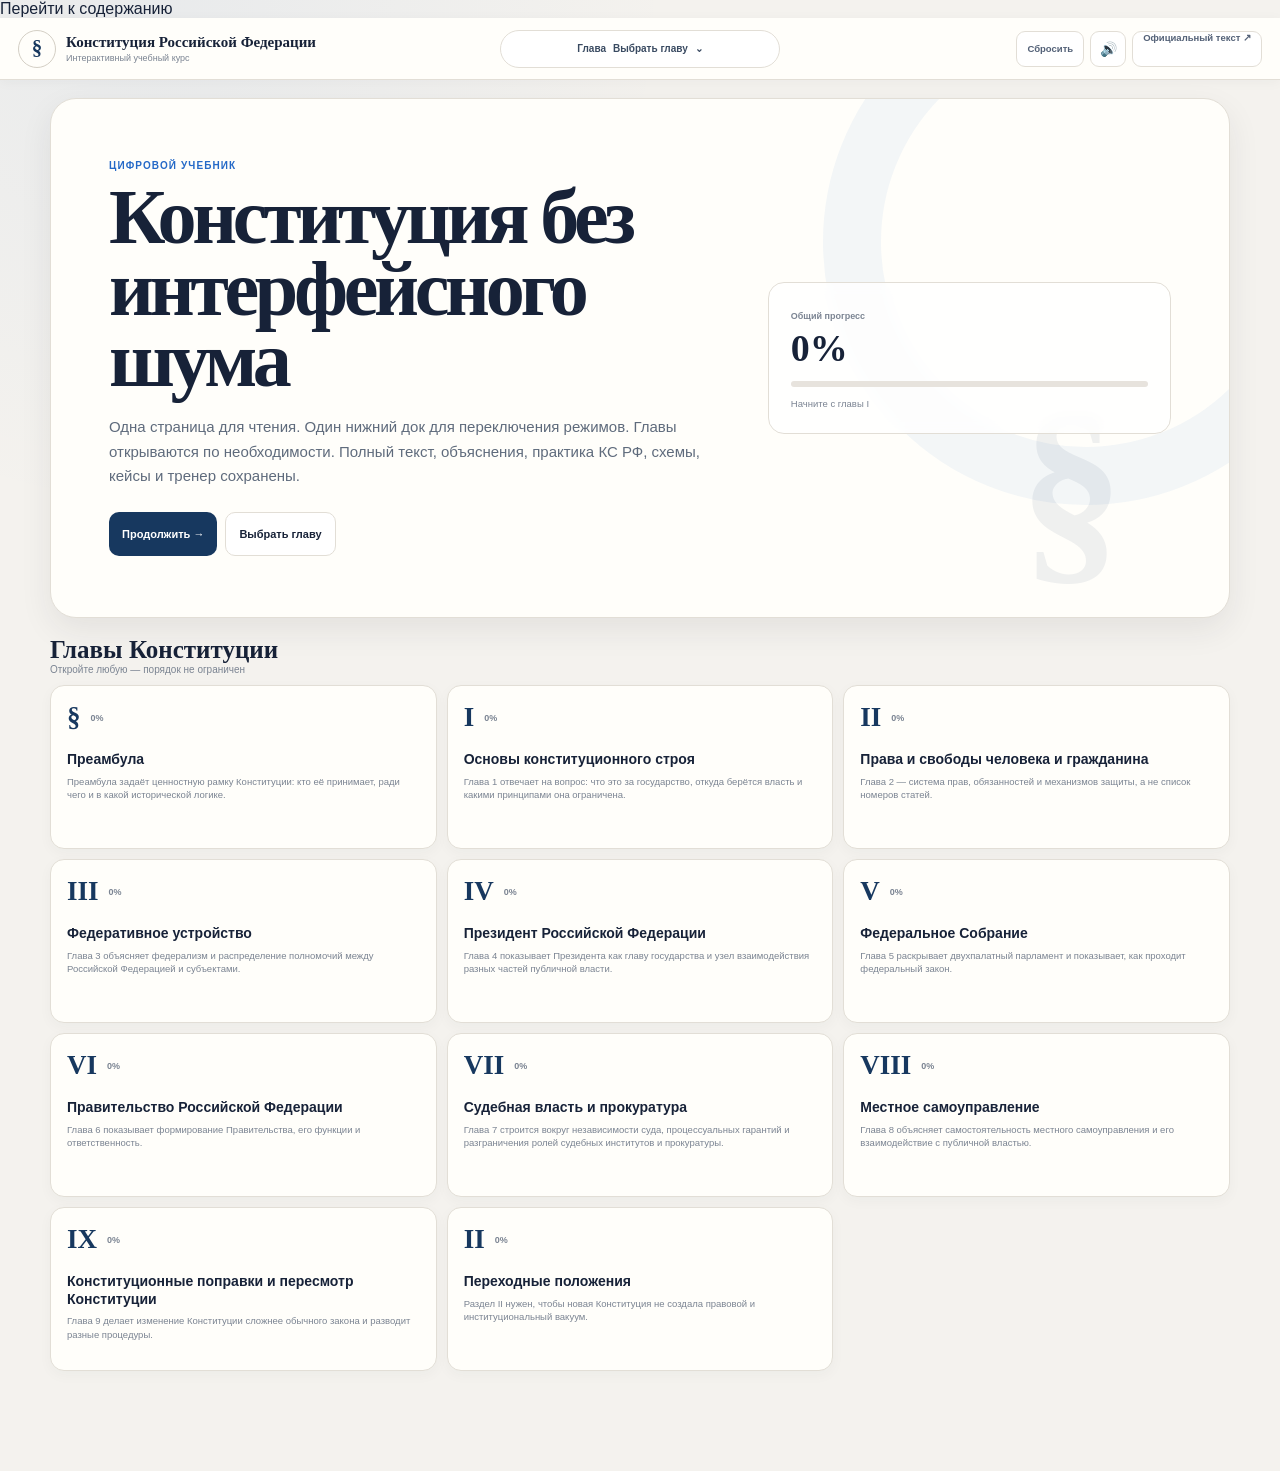
==== index.html @ 6cb6c8af "Switch production to immersive reader-first v8" ====
<!doctype html>
<html lang="ru">
<head>
<meta charset="utf-8">
<meta name="viewport" content="width=device-width,initial-scale=1,viewport-fit=cover">
<meta name="description" content="Интерактивный учебный курс по Конституции Российской Федерации: полный текст статей, объяснения простым языком, практика Конституционного Суда РФ, схемы, кейсы и ИИ-тренер.">
<meta name="theme-color" content="#082b52">
<title>Конституция РФ — интерактивный курс</title>
<link rel="icon" href="favicon.svg" type="image/svg+xml">
<link rel="stylesheet" href="site-v8.css">
</head>
<body>
<a class="skipLink" href="#mainContent">Перейти к содержанию</a>
<header class="top"></header>
<main class="stage" id="mainContent" tabindex="-1">
  <section class="page home active" id="home"><div class="homeShell"></div></section>
  <section class="page course" id="course"><div class="courseWorkspace"></div></section>
</main>
<div class="resetOverlay" id="resetOverlay" aria-hidden="true">
  <div class="resetDialog" role="dialog" aria-modal="true" aria-labelledby="resetTitle">
    <div class="resetIcon">↻</div>
    <h3 id="resetTitle">Сбросить прогресс?</h3>
    <p>Будут очищены просмотренные темы, пройденные кейсы, результаты тренера и игровой рейтинг. Настройка звука сохранится.</p>
    <div class="resetDialogActions">
      <button class="btn ghost" onclick="closeProgressReset()">Отмена</button>
      <button class="btn resetDanger" onclick="confirmProgressReset()">Сбросить всё</button>
    </div>
  </div>
</div>
<div class="toast" id="toast" role="status" aria-live="polite" aria-atomic="true"></div>
<script src="app.js"></script>
<script src="site-v8.js"></script>
</body>
</html>
---- site-v8.css ----
:root{
  --bg:#f4f2ee;
  --paper:#fffefa;
  --paper-2:#faf8f3;
  --ink:#172238;
  --text:#415067;
  --muted:#7b8492;
  --line:#e2ded6;
  --line-2:#d3cec4;
  --navy:#17385f;
  --blue:#2569c7;
  --blue-soft:#edf4fd;
  --green:#287c5f;
  --red:#b84c58;
  --purple:#7058c9;
  --gold:#b8892f;
  --shadow:0 12px 32px rgba(38,44,52,.08);
  --shadow-lg:0 24px 70px rgba(35,40,48,.16);
  --radius:18px;
  --header:62px;
}
*{box-sizing:border-box}
html{scroll-behavior:smooth;scroll-padding-top:78px;background:var(--bg)}
body{
  margin:0;
  min-width:0;
  min-height:100vh;
  background:
    radial-gradient(circle at 12% 0,rgba(37,105,199,.055),transparent 28%),
    var(--bg);
  color:var(--ink);
  font-family:-apple-system,BlinkMacSystemFont,"Segoe UI",Roboto,Arial,sans-serif;
  -webkit-font-smoothing:antialiased;
  text-rendering:optimizeLegibility;
}
button,a,input,select,textarea{font:inherit;color:inherit}
button{border:0}
button,a{cursor:pointer;-webkit-tap-highlight-color:transparent}
button:disabled{cursor:default;opacity:.38}
a{text-decoration:none}
h1,h2,h3,h4,h5,p{margin:0}
:focus-visible{outline:3px solid rgba(37,105,199,.28);outline-offset:2px}
.eyebrow{font-size:10px;font-weight:900;letter-spacing:.11em;text-transform:uppercase;color:var(--blue)}
.bar{height:6px;border-radius:99px;overflow:hidden;background:#e7e3dd}
.bar span{display:block;height:100%;border-radius:inherit;background:linear-gradient(90deg,var(--blue),#4d8fe1)}
.btn{min-height:40px;padding:0 13px;border-radius:10px;font-size:11px;font-weight:850}
.btn.primary,.primary{background:var(--navy);color:#fff}
.btn.primary:hover,.primary:hover{background:#102e50}
.btn.ghost,.ghost{border:1px solid var(--line);background:#fff}
.btn.ghost:hover,.ghost:hover{background:#f7f5f1}
.btn.pink,.pink{background:var(--purple);color:#fff}

/* header */
.top{
  position:sticky;
  top:0;
  z-index:100;
  height:var(--header);
  display:grid;
  grid-template-columns:1fr auto 1fr;
  align-items:center;
  gap:12px;
  padding:0 18px;
  background:rgba(255,254,250,.96);
  border-bottom:1px solid var(--line);
  box-shadow:0 2px 12px rgba(36,42,51,.04);
  backdrop-filter:blur(12px);
}
.brand{
  min-width:0;
  display:flex;
  align-items:center;
  gap:10px;
  justify-self:start;
}
.brandMark{
  width:38px;height:38px;display:grid;place-items:center;
  border-radius:50%;
  border:1px solid var(--line-2);
  background:var(--paper);
  color:var(--navy);
  font:700 21px Georgia,"Times New Roman",serif;
}
.brandText{min-width:0}
.brandText b{
  display:block;
  font:700 15px/1.08 Georgia,"Times New Roman",serif;
  white-space:nowrap;overflow:hidden;text-overflow:ellipsis;
}
.brandText small{
  display:block;margin-top:2px;color:var(--muted);font-size:9px;
  white-space:nowrap;overflow:hidden;text-overflow:ellipsis;
}
.chapterControl{
  justify-self:center;
  min-width:280px;
  max-width:500px;
  height:38px;
  padding:0 12px;
  display:flex;
  align-items:center;
  justify-content:center;
  gap:7px;
  border:1px solid var(--line);
  border-radius:999px;
  background:#fff;
  color:#394a61;
  font-size:10px;
  font-weight:850;
}
.chapterControl:hover{background:#faf8f4}
.chapterControl .chapterControlLabel{
  min-width:0;white-space:nowrap;overflow:hidden;text-overflow:ellipsis
}
.topActions{justify-self:end;display:flex;align-items:center;gap:6px}
.topBtn{
  min-height:36px;padding:0 10px;
  border:1px solid var(--line);
  border-radius:9px;
  background:#fff;
  color:#536177;
  font-size:9.5px;
  font-weight:800;
}
.topBtn:hover{background:#f8f6f2}
.topBtn.icon{width:36px;padding:0;font-size:14px}
.homeBtn{display:none}

/* pages */
.stage{width:100%;min-height:calc(100vh - var(--header))}
.page{display:none;width:100%;min-height:calc(100vh - var(--header));padding:18px 16px 100px}
.page.active{display:block}
.wrap{width:min(1180px,100%);margin:0 auto}

/* home */
.cover{
  min-height:520px;
  display:grid;
  grid-template-columns:minmax(0,1.2fr) minmax(300px,.8fr);
  gap:54px;
  align-items:center;
  padding:52px 58px;
  border:1px solid var(--line);
  border-radius:26px;
  background:
    linear-gradient(115deg,rgba(255,254,250,.98),rgba(255,254,250,.92)),
    var(--paper);
  box-shadow:var(--shadow);
  position:relative;
  overflow:hidden;
}
.cover::before{
  content:"";
  position:absolute;
  width:410px;height:410px;
  right:-120px;top:-120px;
  border-radius:50%;
  border:58px solid rgba(37,105,199,.055);
}
.cover::after{
  content:"§";
  position:absolute;
  right:105px;bottom:25px;
  color:rgba(23,56,95,.07);
  font:700 210px/1 Georgia,"Times New Roman",serif;
}
.coverCopy,.coverProgress{position:relative;z-index:1}
.cover h1{
  margin-top:10px;
  max-width:820px;
  font:700 clamp(52px,6.1vw,86px)/.92 Georgia,"Times New Roman",serif;
  letter-spacing:-.055em;
}
.cover p{
  margin-top:19px;
  max-width:700px;
  color:#5f6b7c;
  font-size:15px;
  line-height:1.62;
}
.coverActions{display:flex;gap:8px;flex-wrap:wrap;margin-top:24px}
.coverActions .btn{min-height:44px}
.coverProgress{
  padding:22px;
  border:1px solid var(--line);
  border-radius:16px;
  background:rgba(255,255,255,.78);
  backdrop-filter:blur(7px);
}
.coverProgress span{font-size:9px;color:var(--muted);font-weight:850}
.coverProgress strong{display:block;margin-top:3px;font:700 38px Georgia,serif}
.coverProgress .bar{margin-top:11px}
.coverProgress small{display:block;margin-top:10px;color:var(--muted);font-size:9.5px;line-height:1.45}
.catalog{margin-top:18px}
.catalogHead{display:flex;justify-content:space-between;align-items:end;gap:12px;margin-bottom:10px}
.catalogHead h2{font:700 25px Georgia,serif}
.catalogHead p{font-size:10px;color:var(--muted)}
.chapterCards{display:grid;grid-template-columns:repeat(3,minmax(0,1fr));gap:10px}
.chapterCard{
  min-height:164px;
  padding:16px;
  display:flex;
  flex-direction:column;
  border:1px solid var(--line);
  border-radius:14px;
  background:var(--paper);
  text-align:left;
  box-shadow:0 4px 14px rgba(37,43,51,.035);
  transition:transform .16s,border-color .16s,box-shadow .16s;
}
.chapterCard:hover{
  transform:translateY(-2px);
  border-color:#c8d4e3;
  box-shadow:var(--shadow);
}
.chapterCardTop{display:flex;align-items:center;justify-content:space-between;gap:10px}
.chapterRoman{
  color:var(--navy);
  font:700 27px Georgia,serif;
}
.chapterPct{font-size:9px;color:var(--muted);font-weight:850}
.chapterCard h3{margin-top:18px;font-size:14px;line-height:1.25}
.chapterCard p{margin-top:6px;color:var(--muted);font-size:9.5px;line-height:1.45;display:-webkit-box;-webkit-line-clamp:2;-webkit-box-orient:vertical;overflow:hidden}
.chapterCard .bar{margin-top:auto}

/* course */
.courseWrap{width:min(1240px,100%);margin:0 auto}
.courseTop{
  display:grid;
  grid-template-columns:42px minmax(0,1fr) 42px;
  gap:9px;
  align-items:center;
  margin-bottom:13px;
}
.chapterArrow{
  width:42px;height:42px;
  border:1px solid var(--line);
  border-radius:50%;
  background:#fff;
  color:#4b5a6d;
  font-size:15px;
}
.chapterArrow:hover{background:#f8f6f2}
.courseTitle{
  min-width:0;
  text-align:center;
}
.courseTitle .eyebrow{font-size:8.5px}
.courseTitle h2{
  margin-top:3px;
  font:700 28px/1.1 Georgia,serif;
  white-space:nowrap;overflow:hidden;text-overflow:ellipsis;
}
.courseTitle p{
  margin-top:4px;
  color:var(--muted);
  font-size:9.5px;
  white-space:nowrap;overflow:hidden;text-overflow:ellipsis;
}
.chapterProgress{
  width:min(780px,100%);
  margin:0 auto 18px;
  display:grid;
  grid-template-columns:minmax(0,1fr) auto;
  gap:10px;
  align-items:center;
}
.chapterProgress span{font-size:8.5px;color:var(--muted);font-weight:850}
.chapterProgress .bar{height:5px}
.lessonCard{
  width:min(980px,100%);
  margin:0 auto;
  border:1px solid var(--line);
  border-radius:18px;
  background:var(--paper);
  box-shadow:var(--shadow);
  overflow:hidden;
}
.lessonHeader{
  padding:18px 22px 14px;
  border-bottom:1px solid var(--line);
  background:linear-gradient(180deg,#fffefa,#fcfbf8);
}
.lessonSelector{
  display:grid;
  grid-template-columns:34px minmax(0,1fr) 34px;
  gap:7px;
  align-items:center;
}
.lessonSelector button{
  width:34px;height:34px;
  border:1px solid var(--line);
  border-radius:50%;
  background:#fff;
}
.lessonSelector select{
  width:100%;
  height:34px;
  padding:0 12px;
  border:1px solid var(--line);
  border-radius:999px;
  background:#fff;
  font-size:9.5px;
  font-weight:850;
  text-align:center;
}
.lessonHeadline{
  margin-top:16px;
  text-align:center;
}
.lessonHeadline h3{font:700 26px/1.16 Georgia,serif}
.lessonHeadline p{margin:7px auto 0;max-width:760px;color:var(--muted);font-size:10.5px;line-height:1.52}
.panel{min-height:420px}
.learnPane{padding:22px 24px 30px}
.learnContent,.fullArticles,.practiceApply,.practiceArticleMap,.practiceFeature,.practiceTimeline,.sourceRow,.readerPaneIntro{
  width:min(100%,860px);
  margin-left:auto;margin-right:auto;
}
.sourceRow{display:flex;gap:5px;flex-wrap:wrap;margin-top:12px}
.sourceChip{
  display:inline-flex;align-items:center;min-height:29px;padding:0 8px;
  border:1px solid var(--line);border-radius:8px;background:#fff;color:#53647a;font-size:7.8px;font-weight:850
}
.readerPaneIntro{
  margin-bottom:12px;
  display:grid;
  grid-template-columns:minmax(0,1fr) auto;
  gap:10px;
  align-items:center;
}
.readerPaneIntro>div>span,.plainLead>span,.plainSectionTitle,.practiceApply>span,.practiceFeatureLabel{
  display:inline-flex;min-height:23px;padding:0 8px;align-items:center;border-radius:999px;background:var(--blue-soft);color:#2f629f;font-size:7.5px;font-weight:900;text-transform:uppercase;letter-spacing:.05em
}
.readerPaneIntro h4{margin-top:5px;font-size:13px;color:#3d5068}
.fullArticle{margin-top:9px;border:1px solid var(--line);border-radius:11px;overflow:hidden;background:#fff}
.fullArticleHead{min-height:44px;padding:8px 100px;display:flex;align-items:center;justify-content:center;position:relative;border-bottom:1px solid var(--line);background:var(--paper-2)}
.fullArticleHead>span{font-size:11px;font-weight:900}
.fullArticleHead>a{position:absolute;right:8px;top:50%;transform:translateY(-50%);min-height:27px;padding:0 8px;display:inline-flex;align-items:center;border:1px solid var(--line);border-radius:7px;background:#fff;color:#5f6d80;font-size:7.5px;font-weight:850}
.fullArticleBody{padding:20px 21px;color:#33445c;font:400 14px/1.75 Georgia,"Times New Roman",serif}
.plainLead h4{margin-top:9px;font:700 21px/1.34 Georgia,serif}
.plainLead p{margin-top:9px;color:#475970;font-size:12.7px;line-height:1.64}
.plainLife,.plainQuestion{margin-top:9px;padding:10px 11px;display:grid;grid-template-columns:118px minmax(0,1fr);gap:9px;align-items:center;border:1px solid var(--line);border-radius:9px;background:#fbfaf7}
.plainLife b,.plainQuestion b{font-size:8.5px;color:#466078}
.plainLife p,.plainQuestion p{font-size:11.5px;line-height:1.52;color:#4d5f75}
.plainArticles{margin-top:14px}
.plainArticle{margin-top:7px;padding:11px 12px;display:grid;grid-template-columns:95px minmax(0,1fr);gap:10px;border:1px solid var(--line);border-radius:9px}
.plainArticleNo,.practiceArticleNo{min-height:30px;padding:0 7px;display:flex;align-items:center;justify-content:center;border-radius:8px;background:#f1eee8;color:#596477;font-size:8px;font-weight:900}
.plainArticleText p,.practiceArticleRow p{font-size:11.5px;line-height:1.56;color:#45566d}
.plainArticleText p+p{margin-top:6px}
.plainCheck,.plainTrap{margin-top:6px;padding:7px 8px;display:grid;grid-template-columns:95px minmax(0,1fr);gap:7px;border-radius:8px}
.plainCheck{background:#f0f6ff;border:1px solid #dce8f6}.plainTrap{background:#fff4f5;border:1px solid #efdadd}
.plainCheck b,.plainTrap b{font-size:7px;text-transform:uppercase}.plainCheck span,.plainTrap span{font-size:10px;line-height:1.44;color:#53647b}
.practiceApply h4{margin-top:8px;font:700 18px/1.35 Georgia,serif}.practiceApply>p{margin-top:8px;font-size:11.8px;line-height:1.58;color:#4b5d73}
.practiceSteps{display:grid;grid-template-columns:repeat(4,1fr);gap:5px;margin-top:10px}.practiceSteps>div{min-height:64px;padding:6px;display:flex;flex-direction:column;align-items:center;justify-content:center;text-align:center;border:1px solid var(--line);border-radius:9px;background:#fbfaf7}.practiceSteps b{width:22px;height:22px;display:grid;place-items:center;border-radius:7px;background:#f1eee8;color:#596477;font-size:8px}.practiceSteps span{margin-top:3px;font-size:8px;font-weight:900}.practiceSteps small{margin-top:2px;color:var(--muted);font-size:6.8px}
.practiceArticleMap,.practiceFeature,.practiceTimeline{margin-top:12px}.practiceArticleRow{margin-top:5px;padding:9px 10px;display:grid;grid-template-columns:95px minmax(0,1fr);gap:9px;align-items:center;border:1px solid var(--line);border-radius:9px;background:#fbfaf7}
.practiceFeature{padding:11px;border:1px solid var(--line);border-radius:9px;background:#fbfaf7}.practiceFeature h4{margin-top:6px;font-size:13px}.practiceFeature p{margin-top:6px;font-size:10.8px;line-height:1.5;color:#53657c}
.practiceCase{display:grid;grid-template-columns:60px minmax(0,1fr);gap:8px;margin-top:6px}.practiceYear{display:flex;align-items:center;justify-content:center;border-radius:9px;background:#f1eee8;color:#596477;font-size:10px;font-weight:900}.practiceCaseBody{padding:9px 10px;border:1px solid var(--line);border-radius:9px}.practiceCaseTop{display:flex;justify-content:space-between;gap:8px}.practiceCaseTop b{font-size:8.5px}.practiceCaseTop span{font-size:7px;color:var(--muted)}.practiceCaseBody h5{margin-top:5px;font-size:11px}.practiceCaseSection p{margin-top:4px;font-size:10px;line-height:1.48;color:#4d6077}.practiceCaseLesson{margin-top:6px;padding:7px 8px;border-radius:7px;background:#f7f5f1}.practiceCaseLesson span{display:block;margin-top:3px;font-size:8.8px;line-height:1.42;color:#5c6a7d}.practiceCaseRefs{display:flex;gap:4px;flex-wrap:wrap;margin-top:5px}.practiceCaseRefs span{padding:3px 5px;border-radius:999px;background:#f1efeb;font-size:6.5px}.practiceCaseBody>a{display:inline-flex;align-items:center;min-height:26px;margin-top:6px;padding:0 7px;border:1px solid var(--line);border-radius:7px;font-size:7.5px;color:#52677f}

/* floating dock */
.modeDock{
  position:fixed;
  z-index:110;
  left:50%;
  bottom:max(14px,env(safe-area-inset-bottom));
  transform:translateX(-50%);
  width:min(680px,calc(100vw - 28px));
  height:62px;
  padding:6px;
  display:grid;
  grid-template-columns:repeat(6,1fr);
  gap:4px;
  border:1px solid rgba(211,206,196,.9);
  border-radius:20px;
  background:rgba(255,254,250,.94);
  box-shadow:0 18px 50px rgba(35,40,48,.16);
  backdrop-filter:blur(14px);
}
.modeBtn{
  min-width:0;
  border-radius:14px;
  background:transparent;
  color:#6a7482;
  display:flex;
  flex-direction:column;
  align-items:center;
  justify-content:center;
  gap:2px;
}
.modeBtn:hover{background:#f5f3ee}
.modeBtn.active{background:var(--navy);color:#fff}
.modeBtn i{font-style:normal;font-size:14px;line-height:1}
.modeBtn b{max-width:100%;white-space:nowrap;overflow:hidden;text-overflow:ellipsis;font-size:8px}

/* chapter sheet */
.chapterSheet{
  position:fixed;
  z-index:300;
  inset:0;
  display:none;
  place-items:center;
  padding:20px;
  background:rgba(24,30,39,.34);
  backdrop-filter:blur(6px);
}
.chapterSheet.open{display:grid}
.chapterSheetCard{
  width:min(900px,100%);
  max-height:min(720px,calc(100vh - 40px));
  display:grid;
  grid-template-rows:auto minmax(0,1fr);
  border:1px solid var(--line);
  border-radius:22px;
  background:var(--paper);
  box-shadow:var(--shadow-lg);
  overflow:hidden;
}
.sheetHead{padding:18px 20px 13px;display:flex;justify-content:space-between;align-items:center;border-bottom:1px solid var(--line)}
.sheetHead h3{font:700 22px Georgia,serif}.sheetClose{width:36px;height:36px;border-radius:50%;background:#f2efea;color:#5c6470;font-size:16px}
.sheetGrid{min-height:0;overflow:auto;padding:12px;display:grid;grid-template-columns:repeat(2,1fr);gap:7px}
.sheetChapter{
  min-height:76px;padding:10px;
  display:grid;grid-template-columns:46px minmax(0,1fr) 42px;gap:9px;align-items:center;
  border:1px solid var(--line);border-radius:11px;background:#fff;text-align:left
}
.sheetChapter:hover{background:#f8f6f2}.sheetChapter.active{background:var(--blue-soft);border-color:#c7d8ef}
.sheetRoman{font:700 20px Georgia,serif;color:var(--navy)}.sheetChapter b{display:block;font-size:10.5px}.sheetChapter small{display:block;margin-top:3px;color:var(--muted);font-size:8px}.sheetPct{text-align:right;color:var(--muted);font-size:8px;font-weight:900}

/* legacy interactive modules restyled */
.schemeLab,.caseWorkbench,.coachWorkbench{padding:18px;min-height:600px}
.schemeLab{display:grid;grid-template-rows:auto minmax(0,1fr) auto;gap:9px}
.schemeLabHead,.caseTopbar,.coachTopbar{display:flex;justify-content:space-between;align-items:center;gap:10px}.schemeLabHead h3,.caseTopbar h3,.coachTopbar h3{font-size:17px}.schemeLabHead p,.caseRef,.coachCounter{color:var(--muted);font-size:8px}
.schemeWorkspace{display:grid;grid-template-columns:minmax(0,1fr) 260px;gap:8px}.schemeCanvas,.schemeToolbox,.caseBrief,.caseAnalysis,.coachSituation,.coachResponse{border:1px solid var(--line);border-radius:11px;background:#fbfaf7}.schemeCanvas{padding:10px;display:grid;gap:7px}.schemeCanvas.flow{grid-template-columns:repeat(auto-fit,minmax(120px,1fr))}.schemeCanvas.lanes{grid-template-columns:repeat(3,1fr)}.schemeToolbox{padding:9px}.schemeToolboxTitle{font-size:10px;font-weight:900}.schemeToolbox p{margin-top:3px;color:var(--muted);font-size:8px;line-height:1.35}.schemeChipPool{display:grid;gap:4px;margin-top:7px}.schemeChip{min-height:42px;padding:6px 7px;display:flex;align-items:center;gap:6px;border:1px solid var(--line);border-radius:8px;background:#fff;text-align:left;font-size:8.5px}.schemeChipIcon{width:25px;height:25px;display:grid;place-items:center;border-radius:7px;background:#f1eee8}.schemeChip.selected{border-color:#9db4d2;background:#f4f8fc}.schemeChip.placed{opacity:.3}.schemeTarget{min-height:110px;padding:8px;display:flex;flex-direction:column;align-items:center;justify-content:center;text-align:center;border:1px dashed var(--line-2);border-radius:9px;background:#fff}.schemeTargetIcon{width:35px;height:35px;display:grid;place-items:center;border-radius:10px;background:#f1eee8}.schemeTargetTitle{margin-top:6px;font-size:9px;font-weight:900}.schemeTargetHint{margin-top:2px;color:var(--muted);font-size:7px}.placedSchemeChip{margin-top:4px;padding:4px 5px;border-radius:6px;background:#eef4fb;font-size:7px}.schemeToolboxActions{display:grid;grid-template-columns:1fr 1fr;gap:4px;margin-top:8px}.schemeToolboxActions .primary{grid-column:1/-1}.schemeFeedback{padding:8px;border:1px solid var(--line);border-radius:8px;background:#fbfaf7;font-size:8px;color:#5b687a}
.caseWorkbench,.coachWorkbench{display:grid;grid-template-rows:auto minmax(0,1fr);gap:9px}.caseMobileSteps,.coachMobileSteps{display:none}.caseGrid,.coachGrid{display:grid;grid-template-columns:.85fr 1.15fr;gap:8px}.caseBrief,.caseAnalysis,.coachSituation,.coachResponse{padding:11px;min-height:500px}.caseBrief{display:grid;grid-template-rows:auto minmax(0,1fr) auto auto;gap:7px}.caseStoryLabel,.scenarioLabel{font-size:7px;color:var(--blue);font-weight:900;text-transform:uppercase}.caseStory,.scenarioText{overflow:auto;font:700 clamp(16px,1.15vw,21px)/1.4 Georgia,serif;color:#32455e}.caseQuestionCard,.coachQuestionBox{padding:8px 9px;border:1px solid var(--line);border-radius:8px;background:#fff}.caseQuestionCard h4,.coachQuestionBox h4{margin-top:2px;font-size:10px}.caseNavRow{display:flex;gap:4px;flex-wrap:wrap}.caseNavRow .btn{min-height:31px;font-size:7.5px}.caseAnalysis{display:grid;grid-template-rows:auto 82px auto 31px minmax(0,1fr);gap:6px}.caseAnalysisHead,.coachResponseHead{display:flex;justify-content:space-between;gap:8px}.caseAnalysisHead h4,.coachResponseHead h4{font-size:11px}.caseStatus,.coachNoArticle{font-size:7px;color:var(--muted)}.caseHypothesis,.freeAnswer{width:100%;resize:none;border:1px solid var(--line);border-radius:8px;background:#fff;padding:8px 9px;font-size:9.5px;line-height:1.4}.answers{display:grid;grid-template-columns:1fr 1fr;gap:4px}.ans{min-height:44px;padding:7px;display:flex;gap:6px;border:1px solid var(--line);border-radius:8px;background:#fff;text-align:left}.letter{width:24px;height:24px;display:grid;place-items:center;flex:0 0 auto;border-radius:6px;background:#f0ede8;font-size:7.5px;font-weight:900}.ans span:last-child{font-size:8.8px;line-height:1.3}.ans.correct{background:#edf7f2;border-color:#99cab5}.ans.wrong{background:#fff2f3;border-color:#e9aeb4}.caseResult,.coachResult{overflow:auto;padding:8px;border:1px solid var(--line);border-radius:8px;background:#fff}.caseResult h4,.coachResult h4{font-size:10px}.caseResult p,.coachResult p{margin-top:3px;color:#5b697a;font-size:8.5px;line-height:1.4}
.coachIdentity{display:flex;align-items:center;gap:7px}.aiOrb{width:34px;height:34px;display:grid;place-items:center;border-radius:50%;background:var(--navy);color:#fff;font-size:10px;font-weight:900}.coachIdentity p{margin-top:2px;color:var(--muted);font-size:7.5px}.coachSituation{display:grid;grid-template-rows:auto minmax(0,1fr) auto auto auto;gap:6px}.scenarioScene{display:flex;gap:4px;flex-wrap:wrap}.miniActor{padding:4px 6px;border:1px solid var(--line);border-radius:7px;background:#fff;font-size:7px}.coachChecklist{font-size:7.5px}.coachChecklist>div{margin-top:3px}.coachChecklist span{display:inline-grid;width:17px;height:17px;place-items:center;border-radius:5px;background:#f1eee8;margin-right:4px}.coachResponse{display:grid;grid-template-rows:auto minmax(95px,140px) 31px minmax(0,1fr);gap:6px}.coachActions{display:flex;justify-content:flex-end;gap:4px}.coachActions .btn{min-height:30px;font-size:7.5px}.coachScore{font-size:28px;font-weight:900}.detected{display:flex;gap:3px;flex-wrap:wrap;margin-top:4px}.detected span{padding:3px 5px;border-radius:999px;background:#eaf6f1;font-size:6.5px}.detected span.miss{background:#f1efeb}.modelAnswer{margin-top:5px;padding:7px;border-radius:7px;background:#fbfaf7}.modelAnswer p{font-size:8.5px;line-height:1.35}.legalBase{margin-top:5px;font-size:7px}

/* reset/toast */
.resetOverlay{position:fixed;z-index:500;inset:0;display:grid;place-items:center;background:rgba(24,30,39,.38);opacity:0;pointer-events:none}.resetOverlay[aria-hidden="false"]{opacity:1;pointer-events:auto}.resetDialog{width:min(410px,calc(100% - 28px));padding:20px;border-radius:16px;background:var(--paper);box-shadow:var(--shadow-lg);text-align:center}.resetIcon{width:44px;height:44px;margin:auto;display:grid;place-items:center;border-radius:50%;background:#f1eee8;color:var(--navy);font-size:18px}.resetDialog h3{margin-top:9px}.resetDialog p{margin-top:6px;color:var(--muted);font-size:9.5px;line-height:1.45}.resetDialogActions{display:flex;justify-content:center;gap:6px;margin-top:13px}.resetDanger{background:var(--red);color:#fff}.toast{position:fixed;z-index:600;left:50%;bottom:90px;transform:translate(-50%,14px);padding:8px 11px;border-radius:8px;background:var(--navy);color:#fff;opacity:0;pointer-events:none;transition:.2s;font-size:8px;font-weight:900}.toast.show{opacity:1;transform:translate(-50%,0)}
.rippleFx,.confetti,.xpPop{pointer-events:none}

/* responsive */
@media(max-width:900px){
  .top{grid-template-columns:1fr auto;padding:0 10px}
  .chapterControl{display:none}
  .homeBtn{display:inline-block}
  .page{padding:12px 9px 96px}
  .cover{min-height:auto;grid-template-columns:1fr;padding:34px 28px;gap:22px}
  .cover h1{font-size:55px}
  .coverProgress{max-width:340px}
  .chapterCards{grid-template-columns:repeat(2,1fr)}
  .lessonCard{border-radius:14px}
  .schemeWorkspace{grid-template-columns:1fr}.schemeToolbox{order:-1}.schemeChipPool{display:flex;overflow-x:auto}.schemeChip{flex:0 0 160px}.schemeCanvas.flow,.schemeCanvas.lanes{grid-template-columns:repeat(2,minmax(120px,1fr))}
  .caseGrid,.coachGrid{grid-template-columns:1fr}.caseBrief,.caseAnalysis,.coachSituation,.coachResponse{min-height:420px}
}
@media(max-width:600px){
  :root{--header:58px}
  .top{padding:0 7px}
  .brandText b{font-size:13px}.brandText small{display:none}
  .topActions .resetBtn,.topActions .officialBtn{display:none}
  .page{padding:8px 6px 92px}
  .cover{padding:24px 18px;border-radius:18px}
  .cover h1{font-size:40px}
  .cover p{font-size:12px}
  .coverActions{display:grid}
  .chapterCards{grid-template-columns:1fr}
  .courseTop{grid-template-columns:36px minmax(0,1fr) 36px}
  .chapterArrow{width:36px;height:36px}
  .courseTitle h2{font-size:20px}
  .courseTitle p{font-size:8.5px}
  .lessonCard{border-radius:12px}
  .lessonHeader{padding:12px 10px 10px}
  .lessonHeadline h3{font-size:19px}
  .lessonHeadline p{font-size:9.5px}
  .learnPane{padding:14px 10px 20px}
  .readerPaneIntro{grid-template-columns:1fr}
  .fullArticleHead{padding:7px 8px;display:grid;grid-template-columns:1fr;gap:4px}
  .fullArticleHead>a{position:static;transform:none;margin:auto}
  .fullArticleBody{padding:14px 12px;font-size:13px;line-height:1.67}
  .plainLead h4{font-size:17px}.plainLead p,.plainLife p,.plainQuestion p,.plainArticleText p,.practiceArticleRow p,.practiceApply>p,.practiceFeature p,.practiceCaseSection p{font-size:11.5px}
  .plainLife,.plainQuestion,.plainArticle,.practiceArticleRow{grid-template-columns:1fr;gap:6px}
  .plainArticleNo,.practiceArticleNo,.plainLife b,.plainQuestion b{width:max-content;min-width:82px;margin:auto}
  .plainCheck,.plainTrap{grid-template-columns:1fr}
  .practiceSteps{grid-template-columns:1fr 1fr}
  .practiceCase{grid-template-columns:50px minmax(0,1fr)}
  .modeDock{height:58px;width:calc(100vw - 12px);bottom:max(6px,env(safe-area-inset-bottom));padding:4px;border-radius:16px}
  .modeBtn{border-radius:11px}.modeBtn i{font-size:12px}.modeBtn b{font-size:7px}
  .chapterSheet{padding:8px}.chapterSheetCard{max-height:calc(100vh - 16px);border-radius:16px}.sheetGrid{grid-template-columns:1fr}
  .schemeLab,.caseWorkbench,.coachWorkbench{padding:8px;min-height:calc(100vh - 190px)}
  .caseMobileSteps,.coachMobileSteps{display:grid;grid-template-columns:repeat(3,1fr);gap:4px;margin-bottom:6px}.caseMobileStep,.coachMobileStep{min-height:32px;border-radius:7px;background:#f0ede8;font-size:7.5px}.caseMobileStep.active,.coachMobileStep.active{background:var(--navy);color:#fff}
  .caseGrid,.coachGrid{display:block}.caseBrief,.caseAnalysis,.coachSituation,.coachResponse{min-height:calc(100vh - 250px)}
  .caseWorkbench[data-mobile-step="situation"] .caseBrief,.coachWorkbench[data-mobile-step="situation"] .coachSituation{display:grid}
  .caseWorkbench[data-mobile-step="situation"] .caseAnalysis,.coachWorkbench[data-mobile-step="situation"] .coachResponse{display:none}
  .caseWorkbench[data-mobile-step="answer"] .caseBrief,.caseWorkbench[data-mobile-step="review"] .caseBrief,.coachWorkbench[data-mobile-step="answer"] .coachSituation,.coachWorkbench[data-mobile-step="review"] .coachSituation{display:none}
  .caseWorkbench[data-mobile-step="answer"] .caseAnalysis,.caseWorkbench[data-mobile-step="review"] .caseAnalysis,.coachWorkbench[data-mobile-step="answer"] .coachResponse,.coachWorkbench[data-mobile-step="review"] .coachResponse{display:grid}
  .answers{grid-template-columns:1fr}
}
@media(max-width:420px){
  .brandText b{font-size:12px}
  .cover h1{font-size:35px}
  .practiceSteps{grid-template-columns:1fr}
}
@media(prefers-reduced-motion:reduce){
  *,*::before,*::after{animation-duration:.001ms!important;animation-iteration-count:1!important;transition-duration:.001ms!important;scroll-behavior:auto!important}
  .rippleFx,.confetti,.xpPop{display:none!important}
}
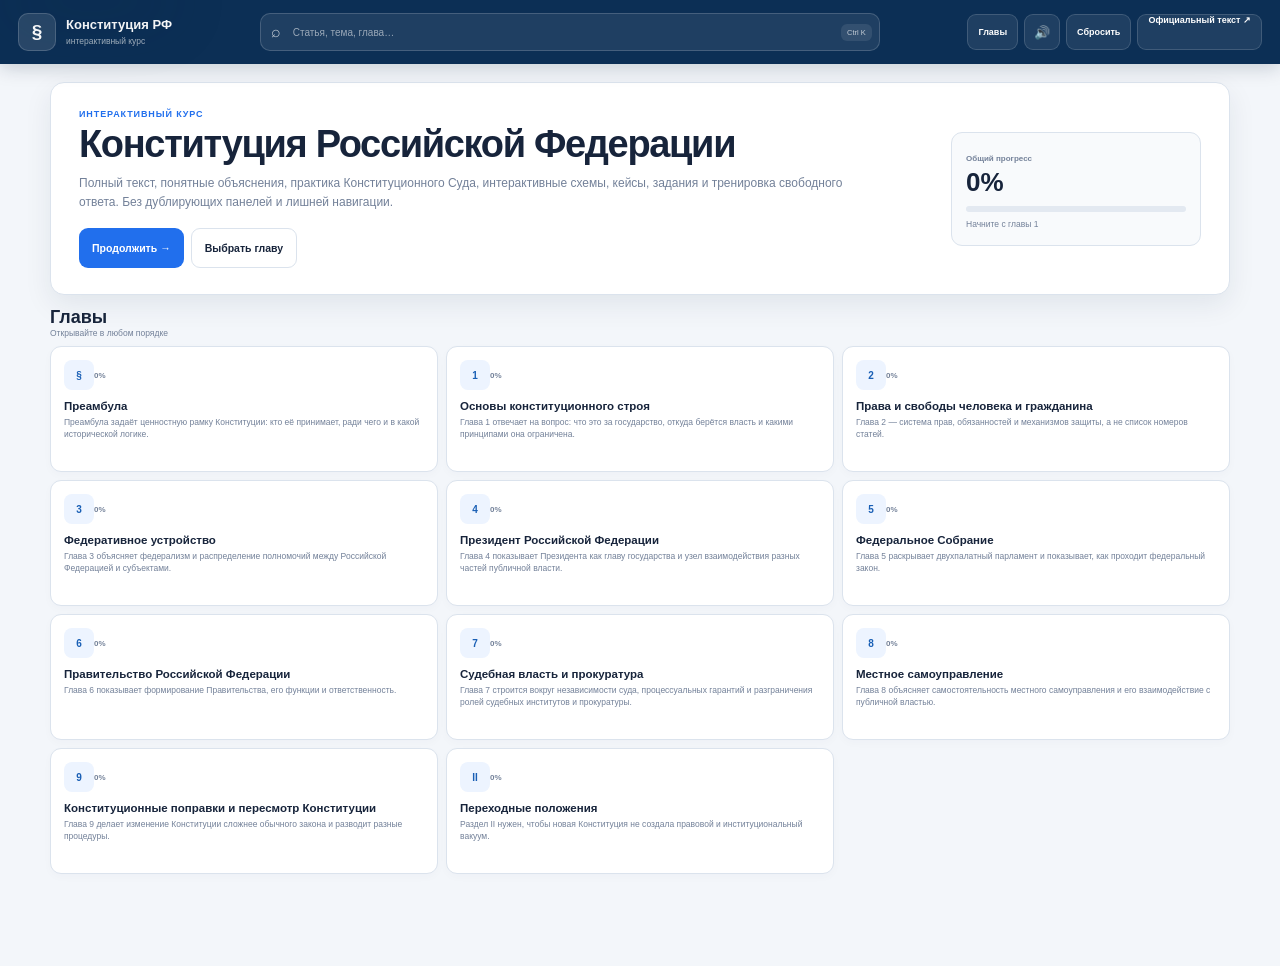
==== commit 77c96c6d: "Switch production to clean docs-style v9" ====
--- a/index.html
+++ b/index.html
@@ -7,7 +7,7 @@
 <meta name="theme-color" content="#082b52">
 <title>Конституция РФ — интерактивный курс</title>
 <link rel="icon" href="favicon.svg" type="image/svg+xml">
-<link rel="stylesheet" href="site-v8.css">
+<link rel="stylesheet" href="site-v9.css">
 </head>
 <body>
 <a class="skipLink" href="#mainContent">Перейти к содержанию</a>
@@ -29,6 +29,6 @@
 </div>
 <div class="toast" id="toast" role="status" aria-live="polite" aria-atomic="true"></div>
 <script src="app.js"></script>
-<script src="site-v8.js"></script>
+<script src="site-v9.js"></script>
 </body>
 </html>
--- a/site-v9.css
+++ b/site-v9.css
@@ -0,0 +1,354 @@
+
+:root{
+  --bg:#f3f6fa;
+  --surface:#ffffff;
+  --surface-2:#f8fafc;
+  --surface-3:#eef3f8;
+  --ink:#17243b;
+  --text:#42536d;
+  --muted:#738199;
+  --line:#dbe3ed;
+  --line-2:#c8d4e2;
+  --navy:#0c2f55;
+  --navy-2:#123f70;
+  --blue:#216fed;
+  --blue-soft:#edf4ff;
+  --green:#1f8a65;
+  --red:#d75662;
+  --purple:#7355d9;
+  --amber:#c9892f;
+  --shadow:0 10px 28px rgba(18,39,67,.08);
+  --shadow-lg:0 24px 64px rgba(13,33,59,.18);
+  --radius:14px;
+  --header:64px;
+}
+*{box-sizing:border-box}
+html{scroll-behavior:smooth;scroll-padding-top:128px;background:var(--bg)}
+body{
+  margin:0;
+  min-width:0;
+  min-height:100vh;
+  background:var(--bg);
+  color:var(--ink);
+  font-family:-apple-system,BlinkMacSystemFont,"Segoe UI",Roboto,Arial,sans-serif;
+  -webkit-font-smoothing:antialiased;
+  text-rendering:optimizeLegibility;
+}
+button,a,input,textarea,select{font:inherit;color:inherit}
+button{border:0}
+button,a{cursor:pointer;-webkit-tap-highlight-color:transparent}
+button:disabled{cursor:default;opacity:.4}
+a{text-decoration:none}
+h1,h2,h3,h4,h5,p{margin:0}
+:focus-visible{outline:3px solid rgba(33,111,237,.28);outline-offset:2px}
+.skipLink{position:fixed;z-index:1000;left:10px;top:8px;transform:translateY(-150%);padding:9px 12px;border-radius:9px;background:#fff;color:var(--navy);box-shadow:var(--shadow-lg);font-size:12px;font-weight:800}
+.skipLink:focus{transform:none}
+.eyebrow{font-size:9px;font-weight:900;letter-spacing:.1em;text-transform:uppercase;color:var(--blue)}
+.bar{height:6px;border-radius:999px;overflow:hidden;background:#e3e9f1}
+.bar span{display:block;height:100%;border-radius:inherit;background:linear-gradient(90deg,var(--blue),#55a0ff)}
+.btn{min-height:40px;padding:0 13px;border-radius:9px;font-size:10.5px;font-weight:850}
+.btn.primary,.primary{background:var(--blue);color:#fff}
+.btn.primary:hover,.primary:hover{background:#1763d8}
+.btn.ghost,.ghost{border:1px solid var(--line);background:#fff}
+.btn.ghost:hover,.ghost:hover{background:#f6f8fb}
+.btn.pink,.pink{background:var(--purple);color:#fff}
+
+/* header */
+.top{
+  position:sticky;
+  top:0;
+  z-index:100;
+  height:var(--header);
+  display:grid;
+  grid-template-columns:auto minmax(300px,620px) auto;
+  gap:14px;
+  align-items:center;
+  padding:0 18px;
+  background:var(--navy);
+  color:#fff;
+  box-shadow:0 4px 18px rgba(6,28,52,.18);
+}
+.brand{
+  min-width:0;
+  display:flex;
+  align-items:center;
+  gap:10px;
+}
+.brandMark{
+  width:38px;height:38px;display:grid;place-items:center;
+  flex:0 0 38px;
+  border-radius:10px;
+  background:rgba(255,255,255,.12);
+  border:1px solid rgba(255,255,255,.17);
+  font-size:19px;
+  font-weight:900;
+}
+.brandText{min-width:0}
+.brandText b{display:block;font-size:13px;line-height:1.12;white-space:nowrap}
+.brandText small{display:block;margin-top:3px;color:rgba(255,255,255,.62);font-size:8.5px}
+.searchBox{
+  height:38px;
+  display:grid;
+  grid-template-columns:30px minmax(0,1fr) auto;
+  align-items:center;
+  border:1px solid rgba(255,255,255,.17);
+  border-radius:10px;
+  background:rgba(255,255,255,.08);
+  position:relative;
+}
+.searchIcon{display:grid;place-items:center;color:rgba(255,255,255,.72)}
+.searchBox input{
+  width:100%;height:36px;border:0;outline:0;background:transparent;color:#fff;font-size:10px
+}
+.searchBox input::placeholder{color:rgba(255,255,255,.55)}
+.searchHint{margin-right:7px;padding:4px 6px;border-radius:6px;background:rgba(255,255,255,.09);font-size:7.5px;color:rgba(255,255,255,.7)}
+.searchResults{
+  display:none;
+  position:absolute;
+  top:45px;
+  left:0;right:0;
+  max-height:360px;
+  overflow:auto;
+  padding:7px;
+  border:1px solid var(--line);
+  border-radius:12px;
+  background:#fff;
+  color:var(--ink);
+  box-shadow:var(--shadow-lg);
+}
+.searchResults.open{display:grid;gap:4px}
+.searchResult{
+  min-height:45px;padding:7px 8px;
+  display:grid;grid-template-columns:36px minmax(0,1fr);gap:8px;align-items:center;
+  border-radius:8px;background:#fff;text-align:left
+}
+.searchResult:hover{background:#f3f6fa}
+.searchResult i{width:36px;height:30px;display:grid;place-items:center;border-radius:7px;background:var(--blue-soft);color:#155db8;font-style:normal;font-size:8px;font-weight:900}
+.searchResult b{display:block;font-size:9.5px}.searchResult small{display:block;margin-top:2px;color:var(--muted);font-size:7.5px}
+.topActions{display:flex;align-items:center;justify-content:flex-end;gap:6px}
+.topBtn{
+  min-height:36px;padding:0 10px;
+  border:1px solid rgba(255,255,255,.15);
+  border-radius:9px;
+  background:rgba(255,255,255,.08);
+  color:#fff;
+  font-size:9px;
+  font-weight:800;
+}
+.topBtn:hover{background:rgba(255,255,255,.13)}
+.topBtn.icon{width:36px;padding:0;font-size:13px}
+
+/* pages */
+.stage{width:100%;min-height:calc(100vh - var(--header))}
+.page{display:none;width:100%;min-height:calc(100vh - var(--header));padding:18px 14px 92px}
+.page.active{display:block}
+.container{width:min(1180px,100%);margin:0 auto}
+
+/* home */
+.homeTop{
+  display:grid;
+  grid-template-columns:minmax(0,1fr) 250px;
+  gap:18px;
+  align-items:center;
+  padding:26px 28px;
+  border:1px solid var(--line);
+  border-radius:var(--radius);
+  background:#fff;
+  box-shadow:var(--shadow);
+}
+.homeTop h1{margin-top:6px;font-size:38px;line-height:1.03;letter-spacing:-.035em}
+.homeTop p{margin-top:10px;max-width:780px;color:var(--muted);font-size:12px;line-height:1.55}
+.homeActions{display:flex;gap:7px;flex-wrap:wrap;margin-top:17px}
+.progressSummary{padding:14px;border-radius:11px;background:var(--surface-2);border:1px solid var(--line)}
+.progressSummary span{font-size:8px;color:var(--muted);font-weight:850}
+.progressSummary strong{display:block;margin-top:2px;font-size:26px}
+.progressSummary .bar{margin-top:8px}
+.progressSummary small{display:block;margin-top:7px;color:var(--muted);font-size:8.5px;line-height:1.4}
+.homeSection{margin-top:12px}
+.sectionTitle{display:flex;justify-content:space-between;align-items:end;gap:10px;margin-bottom:8px}
+.sectionTitle h2{font-size:18px}
+.sectionTitle p{font-size:8.5px;color:var(--muted)}
+.chapterGrid{display:grid;grid-template-columns:repeat(3,minmax(0,1fr));gap:8px}
+.chapterCard{
+  min-height:126px;
+  padding:13px;
+  display:flex;flex-direction:column;
+  border:1px solid var(--line);
+  border-radius:11px;
+  background:#fff;
+  text-align:left;
+  box-shadow:0 3px 10px rgba(18,39,67,.025);
+  transition:transform .14s,border-color .14s,box-shadow .14s;
+}
+.chapterCard:hover{transform:translateY(-2px);border-color:#c0cfdf;box-shadow:var(--shadow)}
+.chapterCardTop{display:flex;align-items:center;justify-content:space-between}
+.chapterNo{width:30px;height:30px;display:grid;place-items:center;border-radius:8px;background:var(--blue-soft);color:#195fb5;font-size:10px;font-weight:900}
+.chapterPct{font-size:8px;color:var(--muted);font-weight:900}
+.chapterCard h3{margin-top:9px;font-size:11.5px;line-height:1.22}
+.chapterCard p{margin-top:4px;color:var(--muted);font-size:8.5px;line-height:1.4;display:-webkit-box;-webkit-line-clamp:2;-webkit-box-orient:vertical;overflow:hidden}
+.chapterCard .bar{margin-top:auto}
+
+/* chapter page */
+.chapterPage{width:min(1180px,100%);margin:0 auto}
+.chapterHeader{
+  padding:18px 20px 16px;
+  border:1px solid var(--line);
+  border-radius:var(--radius);
+  background:#fff;
+  box-shadow:var(--shadow);
+}
+.chapterHeaderRow{display:grid;grid-template-columns:40px minmax(0,1fr) 40px;gap:8px;align-items:center}
+.chapterNavBtn{width:40px;height:40px;border:1px solid var(--line);border-radius:9px;background:#fff;color:#52627a}
+.chapterNavBtn:hover{background:#f6f8fb}
+.chapterHeading{text-align:center;min-width:0}
+.chapterHeading h2{margin-top:3px;font-size:24px;line-height:1.08;white-space:nowrap;overflow:hidden;text-overflow:ellipsis}
+.chapterHeading p{margin-top:4px;color:var(--muted);font-size:9px;white-space:nowrap;overflow:hidden;text-overflow:ellipsis}
+.chapterProgress{width:min(680px,100%);margin:12px auto 0;display:grid;grid-template-columns:minmax(0,1fr) auto;gap:9px;align-items:center}
+.chapterProgress span{font-size:8px;color:var(--muted);font-weight:850}
+
+/* tabs */
+.courseTabsWrap{
+  position:sticky;
+  top:74px;
+  z-index:60;
+  margin-top:9px;
+  padding:5px;
+  border:1px solid var(--line);
+  border-radius:11px;
+  background:rgba(255,255,255,.96);
+  box-shadow:0 4px 14px rgba(18,39,67,.05);
+  backdrop-filter:blur(10px);
+}
+.courseTabs{display:flex;gap:3px;overflow-x:auto;scrollbar-width:none}
+.courseTabs::-webkit-scrollbar{display:none}
+.courseTab{
+  flex:1 0 auto;
+  min-width:92px;
+  min-height:38px;
+  padding:0 10px;
+  border-radius:8px;
+  background:transparent;
+  color:#617089;
+  font-size:9px;
+  font-weight:850;
+}
+.courseTab:hover{background:#f5f7fa}
+.courseTab.active{background:var(--navy);color:#fff}
+
+/* lesson */
+.lesson{
+  margin-top:9px;
+  border:1px solid var(--line);
+  border-radius:var(--radius);
+  background:#fff;
+  box-shadow:var(--shadow);
+  overflow:hidden;
+}
+.lessonTop{
+  padding:12px 14px;
+  border-bottom:1px solid var(--line);
+  background:var(--surface-2);
+}
+.topicRow{display:grid;grid-template-columns:34px minmax(0,1fr) 34px;gap:7px;align-items:center}
+.topicBtn{width:34px;height:34px;border:1px solid var(--line);border-radius:8px;background:#fff}
+.topicSelect{width:100%;height:34px;padding:0 10px;border:1px solid var(--line);border-radius:8px;background:#fff;font-size:9px;font-weight:850;text-align:center}
+.lessonHeadline{margin-top:10px;text-align:center}
+.lessonHeadline h3{margin-top:3px;font-size:18px}
+.lessonHeadline p{margin:5px auto 0;max-width:780px;color:var(--muted);font-size:9.5px;line-height:1.45}
+.panel{min-height:430px}
+.learnPane{padding:18px 20px 26px}
+.learnContent,.fullArticles,.practiceApply,.practiceArticleMap,.practiceFeature,.practiceTimeline,.sourceRow,.readerPaneIntro{
+  width:min(100%,900px);margin-left:auto;margin-right:auto
+}
+.sourceRow{display:flex;gap:5px;flex-wrap:wrap;margin-top:11px}
+.sourceChip{display:inline-flex;align-items:center;min-height:29px;padding:0 8px;border:1px solid var(--line);border-radius:8px;background:#fff;color:#526783;font-size:7.7px;font-weight:850}
+.readerPaneIntro{margin-bottom:11px;display:grid;grid-template-columns:minmax(0,1fr) auto;gap:10px;align-items:center}
+.readerPaneIntro>div>span,.plainLead>span,.plainSectionTitle,.practiceApply>span,.practiceFeatureLabel{display:inline-flex;min-height:23px;padding:0 8px;align-items:center;border-radius:999px;background:var(--blue-soft);color:#30639d;font-size:7.5px;font-weight:900;text-transform:uppercase;letter-spacing:.04em}
+.readerPaneIntro h4{margin-top:5px;font-size:12.5px;color:#38506f}
+.fullArticle{margin-top:8px;border:1px solid var(--line);border-radius:10px;overflow:hidden;background:#fff}
+.fullArticleHead{min-height:43px;padding:7px 98px;display:flex;align-items:center;justify-content:center;position:relative;border-bottom:1px solid var(--line);background:#f8fafc}
+.fullArticleHead>span{font-size:10.5px;font-weight:900}
+.fullArticleHead>a{position:absolute;right:8px;top:50%;transform:translateY(-50%);min-height:27px;padding:0 8px;display:inline-flex;align-items:center;border:1px solid var(--line);border-radius:7px;background:#fff;color:#5b6d85;font-size:7.3px;font-weight:850}
+.fullArticleBody{padding:17px 19px;color:#31465f;font:400 13.5px/1.7 Georgia,"Times New Roman",serif}
+.plainLead h4{margin-top:8px;font-size:18px;line-height:1.35}.plainLead p{margin-top:8px;color:#485d78;font-size:12px;line-height:1.6}
+.plainLife,.plainQuestion{margin-top:8px;padding:9px 10px;display:grid;grid-template-columns:112px minmax(0,1fr);gap:9px;align-items:center;border:1px solid var(--line);border-radius:9px;background:#f8fafc}
+.plainLife b,.plainQuestion b{font-size:8px;color:#355d8c}.plainLife p,.plainQuestion p{font-size:11px;line-height:1.5;color:#4d617d}
+.plainArticles{margin-top:12px}.plainArticle{margin-top:6px;padding:10px 11px;display:grid;grid-template-columns:92px minmax(0,1fr);gap:9px;border:1px solid var(--line);border-radius:9px}.plainArticleNo,.practiceArticleNo{min-height:29px;padding:0 6px;display:flex;align-items:center;justify-content:center;border-radius:8px;background:var(--blue-soft);color:#30639d;font-size:7.8px;font-weight:900}.plainArticleText p,.practiceArticleRow p{font-size:11px;line-height:1.55;color:#465b77}.plainArticleText p+p{margin-top:6px}
+.plainCheck,.plainTrap{margin-top:6px;padding:7px 8px;display:grid;grid-template-columns:92px minmax(0,1fr);gap:7px;border-radius:8px}.plainCheck{background:#f0f6ff;border:1px solid #dbe7f5}.plainTrap{background:#fff4f5;border:1px solid #efdadd}.plainCheck b,.plainTrap b{font-size:7px;text-transform:uppercase}.plainCheck span,.plainTrap span{font-size:9.8px;line-height:1.44;color:#536781}
+.practiceApply h4{margin-top:7px;font-size:17px;line-height:1.35}.practiceApply>p{margin-top:7px;font-size:11.5px;line-height:1.56;color:#4b607a}.practiceSteps{display:grid;grid-template-columns:repeat(4,1fr);gap:5px;margin-top:9px}.practiceSteps>div{min-height:62px;padding:6px;display:flex;flex-direction:column;align-items:center;justify-content:center;text-align:center;border:1px solid var(--line);border-radius:9px;background:#f8fafc}.practiceSteps b{width:22px;height:22px;display:grid;place-items:center;border-radius:7px;background:var(--blue-soft);color:#30639d;font-size:8px}.practiceSteps span{margin-top:3px;font-size:8px;font-weight:900}.practiceSteps small{margin-top:2px;color:var(--muted);font-size:6.8px}
+.practiceArticleMap,.practiceFeature,.practiceTimeline{margin-top:11px}.practiceArticleRow{margin-top:5px;padding:9px 10px;display:grid;grid-template-columns:92px minmax(0,1fr);gap:9px;align-items:center;border:1px solid var(--line);border-radius:9px;background:#f8fafc}.practiceFeature{padding:10px;border:1px solid var(--line);border-radius:9px;background:#f8fafc}.practiceFeature h4{margin-top:6px;font-size:12.5px}.practiceFeature p{margin-top:6px;font-size:10.5px;line-height:1.5;color:#526680}
+.practiceCase{display:grid;grid-template-columns:58px minmax(0,1fr);gap:8px;margin-top:6px}.practiceYear{display:flex;align-items:center;justify-content:center;border-radius:9px;background:var(--blue-soft);color:#30639d;font-size:9.5px;font-weight:900}.practiceCaseBody{padding:9px 10px;border:1px solid var(--line);border-radius:9px}.practiceCaseTop{display:flex;justify-content:space-between;gap:8px}.practiceCaseTop b{font-size:8.3px}.practiceCaseTop span{font-size:7px;color:var(--muted)}.practiceCaseBody h5{margin-top:5px;font-size:10.8px}.practiceCaseSection p{margin-top:4px;font-size:9.8px;line-height:1.47;color:#4d617b}.practiceCaseLesson{margin-top:6px;padding:7px 8px;border-radius:7px;background:#f7f9fc}.practiceCaseLesson span{display:block;margin-top:3px;font-size:8.6px;line-height:1.4;color:#5b6e87}.practiceCaseRefs{display:flex;gap:4px;flex-wrap:wrap;margin-top:5px}.practiceCaseRefs span{padding:3px 5px;border-radius:999px;background:#f1f4f8;font-size:6.5px}.practiceCaseBody>a{display:inline-flex;align-items:center;min-height:25px;margin-top:6px;padding:0 7px;border:1px solid var(--line);border-radius:7px;font-size:7.3px;color:#506a88}
+
+/* practice/tasks */
+.practice{min-height:520px;display:grid;grid-template-columns:minmax(0,1fr) 220px}
+.taskArea{padding:16px;border-right:1px solid var(--line);display:flex;flex-direction:column}.taskMeta{display:flex;justify-content:space-between}.tag,.count{font-size:7px}.tag{padding:4px 6px;border-radius:999px;background:var(--blue-soft);color:#245eaa;font-weight:900}.taskPrompt{margin:11px 0 5px;font-size:24px;font-weight:800;line-height:1.15}.taskSub,.feedback,.taskSide p{font-size:8.5px;color:var(--muted);line-height:1.4}.answerZone{margin-top:18px}.feedback{margin-top:7px;padding:8px;border:1px solid var(--line);border-radius:8px;background:#f8fafc}.taskSide{padding:11px;display:grid;grid-template-rows:auto auto 1fr auto;gap:7px}.taskSide h3{font-size:13px}.doneBox{padding:8px;border-radius:8px;background:var(--blue-soft);font-size:7.5px}.doneBox b{display:block;font-size:18px}.taskDots{display:grid;grid-template-columns:repeat(5,1fr);gap:4px}.taskDot{aspect-ratio:1;border-radius:5px;background:#e5ebf2}.taskDot.done{background:var(--blue)}.taskDot.current{outline:2px solid #84afe6;outline-offset:1px}.matchGrid,.orderList{display:grid;gap:4px}.matchRow,.orderItem{display:grid;grid-template-columns:.7fr 22px 1.3fr;gap:5px;align-items:center;padding:6px;border:1px solid var(--line);border-radius:7px;background:#fff}.matchLeft,.orderItem span,.matchSelect{font-size:8.5px}.matchSelect{width:100%;min-height:32px;border:1px solid var(--line);border-radius:6px;background:#fff}.check{width:100%}
+
+/* existing scheme/case/coach */
+.schemeLab,.caseWorkbench,.coachWorkbench{padding:14px;min-height:540px}
+.schemeLab{display:grid;grid-template-rows:auto minmax(0,1fr) auto;gap:8px}.schemeLabHead,.caseTopbar,.coachTopbar{display:flex;justify-content:space-between;align-items:center;gap:9px}.schemeLabHead h3,.caseTopbar h3,.coachTopbar h3{font-size:16px}.schemeLabHead p,.caseRef,.coachCounter{color:var(--muted);font-size:8px}.schemeWorkspace{display:grid;grid-template-columns:minmax(0,1fr) 245px;gap:7px}.schemeCanvas,.schemeToolbox,.caseBrief,.caseAnalysis,.coachSituation,.coachResponse{border:1px solid var(--line);border-radius:9px;background:#f8fafc}.schemeCanvas{padding:9px;display:grid;gap:6px}.schemeCanvas.flow{grid-template-columns:repeat(auto-fit,minmax(115px,1fr))}.schemeCanvas.lanes{grid-template-columns:repeat(3,1fr)}.schemeToolbox{padding:8px}.schemeToolboxTitle{font-size:10px;font-weight:900}.schemeToolbox p{margin-top:3px;color:var(--muted);font-size:8px;line-height:1.35}.schemeChipPool{display:grid;gap:4px;margin-top:6px}.schemeChip{min-height:40px;padding:6px;display:flex;align-items:center;gap:6px;border:1px solid var(--line);border-radius:8px;background:#fff;text-align:left;font-size:8px}.schemeChipIcon{width:24px;height:24px;display:grid;place-items:center;border-radius:7px;background:var(--blue-soft)}.schemeChip.selected{border-color:#83abe0;background:#f2f7ff}.schemeChip.placed{opacity:.3}.schemeTarget{min-height:105px;padding:7px;display:flex;flex-direction:column;align-items:center;justify-content:center;text-align:center;border:1px dashed var(--line-2);border-radius:8px;background:#fff}.schemeTargetIcon{width:34px;height:34px;display:grid;place-items:center;border-radius:9px;background:var(--blue-soft)}.schemeTargetTitle{margin-top:5px;font-size:8.5px;font-weight:900}.schemeTargetHint{margin-top:2px;color:var(--muted);font-size:6.8px}.placedSchemeChip{margin-top:4px;padding:4px 5px;border-radius:6px;background:#edf4ff;font-size:7px}.schemeToolboxActions{display:grid;grid-template-columns:1fr 1fr;gap:4px;margin-top:7px}.schemeToolboxActions .primary{grid-column:1/-1}.schemeFeedback{padding:8px;border:1px solid var(--line);border-radius:8px;background:#f8fafc;font-size:8px;color:#5a6e87}
+.caseWorkbench,.coachWorkbench{display:grid;grid-template-rows:auto minmax(0,1fr);gap:8px}.caseMobileSteps,.coachMobileSteps{display:none}.caseGrid,.coachGrid{display:grid;grid-template-columns:.84fr 1.16fr;gap:7px}.caseBrief,.caseAnalysis,.coachSituation,.coachResponse{padding:10px;min-height:470px}.caseBrief{display:grid;grid-template-rows:auto minmax(0,1fr) auto auto;gap:6px}.caseStoryLabel,.scenarioLabel{font-size:7px;color:var(--blue);font-weight:900;text-transform:uppercase}.caseStory,.scenarioText{overflow:auto;font-size:18px;font-weight:700;line-height:1.4;color:#304762}.caseQuestionCard,.coachQuestionBox{padding:8px;border:1px solid var(--line);border-radius:8px;background:#fff}.caseQuestionCard h4,.coachQuestionBox h4{margin-top:2px;font-size:9.8px}.caseNavRow{display:flex;gap:4px;flex-wrap:wrap}.caseNavRow .btn{min-height:30px;font-size:7.5px}.caseAnalysis{display:grid;grid-template-rows:auto 80px auto 30px minmax(0,1fr);gap:6px}.caseAnalysisHead,.coachResponseHead{display:flex;justify-content:space-between;gap:8px}.caseAnalysisHead h4,.coachResponseHead h4{font-size:10.5px}.caseStatus,.coachNoArticle{font-size:7px;color:var(--muted)}.caseHypothesis,.freeAnswer{width:100%;resize:none;border:1px solid var(--line);border-radius:8px;background:#fff;padding:8px;font-size:9.5px;line-height:1.4}.answers{display:grid;grid-template-columns:1fr 1fr;gap:4px}.ans{min-height:43px;padding:7px;display:flex;gap:6px;border:1px solid var(--line);border-radius:8px;background:#fff;text-align:left}.letter{width:23px;height:23px;display:grid;place-items:center;flex:0 0 auto;border-radius:6px;background:#f0f4f8;font-size:7.3px;font-weight:900}.ans span:last-child{font-size:8.6px;line-height:1.28}.ans.correct{background:#edf8f3;border-color:#8fceb4}.ans.wrong{background:#fff2f4;border-color:#eca8af}.caseResult,.coachResult{overflow:auto;padding:8px;border:1px solid var(--line);border-radius:8px;background:#fff}.caseResult h4,.coachResult h4{font-size:9.8px}.caseResult p,.coachResult p{margin-top:3px;color:#5a6e87;font-size:8.3px;line-height:1.38}.coachIdentity{display:flex;align-items:center;gap:7px}.aiOrb{width:33px;height:33px;display:grid;place-items:center;border-radius:9px;background:linear-gradient(135deg,var(--blue),var(--purple));color:#fff;font-size:9.5px;font-weight:900}.coachIdentity p{margin-top:2px;color:var(--muted);font-size:7.5px}.coachSituation{display:grid;grid-template-rows:auto minmax(0,1fr) auto auto auto;gap:6px}.scenarioScene{display:flex;gap:4px;flex-wrap:wrap}.miniActor{padding:4px 6px;border:1px solid var(--line);border-radius:7px;background:#fff;font-size:7px}.coachChecklist{font-size:7.5px}.coachChecklist>div{margin-top:3px}.coachChecklist span{display:inline-grid;width:17px;height:17px;place-items:center;border-radius:5px;background:var(--blue-soft);margin-right:4px}.coachResponse{display:grid;grid-template-rows:auto minmax(90px,135px) 30px minmax(0,1fr);gap:6px}.coachActions{display:flex;justify-content:flex-end;gap:4px}.coachActions .btn{min-height:29px;font-size:7.5px}.coachScore{font-size:27px;font-weight:900}.detected{display:flex;gap:3px;flex-wrap:wrap;margin-top:4px}.detected span{padding:3px 5px;border-radius:999px;background:#eaf7f2;font-size:6.5px}.detected span.miss{background:#f1f4f7}.modelAnswer{margin-top:5px;padding:7px;border-radius:7px;background:#f8fafc}.modelAnswer p{font-size:8.4px;line-height:1.35}.legalBase{margin-top:5px;font-size:7px}
+
+/* drawer */
+.drawer{
+  position:fixed;
+  z-index:300;
+  inset:0;
+  display:none;
+  background:rgba(5,21,41,.34);
+  backdrop-filter:blur(5px);
+}
+.drawer.open{display:block}
+.drawerPanel{
+  position:absolute;
+  top:0;bottom:0;left:0;
+  width:min(430px,calc(100vw - 34px));
+  display:grid;
+  grid-template-rows:auto minmax(0,1fr);
+  background:#fff;
+  box-shadow:var(--shadow-lg);
+}
+.drawerHead{padding:18px 16px 12px;display:flex;justify-content:space-between;align-items:center;border-bottom:1px solid var(--line)}
+.drawerHead h3{font-size:17px}.drawerClose{width:36px;height:36px;border-radius:9px;background:#f1f4f8;font-size:16px}
+.drawerList{min-height:0;overflow:auto;padding:8px}
+.drawerChapter{width:100%;min-height:62px;padding:9px;display:grid;grid-template-columns:34px minmax(0,1fr) 36px;gap:8px;align-items:center;border-radius:9px;background:#fff;text-align:left}
+.drawerChapter:hover{background:#f4f7fb}.drawerChapter.active{background:var(--blue-soft)}
+.drawerChapterNo{width:34px;height:34px;display:grid;place-items:center;border-radius:8px;background:#edf2f7;color:#53647b;font-size:10px;font-weight:900}.drawerChapter.active .drawerChapterNo{background:var(--blue);color:#fff}
+.drawerChapter b{display:block;font-size:10px}.drawerChapter small{display:block;margin-top:2px;color:var(--muted);font-size:7.7px}.drawerPct{text-align:right;color:var(--muted);font-size:7.7px;font-weight:900}
+
+/* reset/toast */
+.resetOverlay{position:fixed;z-index:500;inset:0;display:grid;place-items:center;background:rgba(5,21,41,.42);opacity:0;pointer-events:none}.resetOverlay[aria-hidden="false"]{opacity:1;pointer-events:auto}.resetDialog{width:min(410px,calc(100% - 28px));padding:20px;border-radius:14px;background:#fff;box-shadow:var(--shadow-lg);text-align:center}.resetIcon{width:44px;height:44px;margin:auto;display:grid;place-items:center;border-radius:13px;background:var(--blue-soft);color:var(--blue);font-size:18px}.resetDialog h3{margin-top:9px}.resetDialog p{margin-top:6px;color:var(--muted);font-size:9.5px;line-height:1.45}.resetDialogActions{display:flex;justify-content:center;gap:6px;margin-top:13px}.resetDanger{background:var(--red);color:#fff}.toast{position:fixed;z-index:600;left:50%;bottom:16px;transform:translate(-50%,14px);padding:8px 11px;border-radius:8px;background:var(--navy);color:#fff;opacity:0;pointer-events:none;transition:.2s;font-size:8px;font-weight:900}.toast.show{opacity:1;transform:translate(-50%,0)}
+.rippleFx,.confetti,.xpPop{pointer-events:none}
+
+/* responsive */
+@media(max-width:980px){
+  .top{grid-template-columns:auto minmax(220px,1fr) auto;padding:0 10px}.brandText{display:none}.searchBox{max-width:none}.topBtn.official{display:none}
+  .chapterGrid{grid-template-columns:repeat(2,1fr)}
+  .schemeWorkspace{grid-template-columns:1fr}.schemeToolbox{order:-1}.schemeChipPool{display:flex;overflow-x:auto}.schemeChip{flex:0 0 155px}.schemeCanvas.flow,.schemeCanvas.lanes{grid-template-columns:repeat(2,minmax(115px,1fr))}
+  .caseGrid,.coachGrid{grid-template-columns:1fr}.caseBrief,.caseAnalysis,.coachSituation,.coachResponse{min-height:420px}
+}
+@media(max-width:650px){
+  :root{--header:58px}
+  html{scroll-padding-top:112px}
+  .top{grid-template-columns:40px minmax(0,1fr) 40px;gap:5px;padding:0 7px}
+  .brand{display:block}.brandMark{width:38px;height:38px}.brandText{display:none}
+  .topActions>*{display:none!important}.topActions .drawerBtn{display:inline-block!important;width:38px;padding:0;font-size:15px}
+  .searchHint{display:none}
+  .page{padding:9px 7px 76px}
+  .homeTop{grid-template-columns:1fr;padding:18px 15px}.homeTop h1{font-size:30px}.homeTop p{font-size:11px}.homeActions{display:grid}.progressSummary{margin-top:2px}
+  .chapterGrid{grid-template-columns:1fr}
+  .chapterHeader{padding:12px 10px}.chapterHeading h2{font-size:18px}.chapterHeading p{font-size:8px}.chapterHeaderRow{grid-template-columns:34px minmax(0,1fr) 34px}.chapterNavBtn{width:34px;height:34px}
+  .courseTabsWrap{top:65px;margin-top:6px;padding:4px}.courseTab{min-width:82px;min-height:35px;font-size:8.5px}
+  .lesson{margin-top:6px;border-radius:11px}.lessonTop{padding:9px 8px}.lessonHeadline h3{font-size:16px}.lessonHeadline p{font-size:8.8px}
+  .learnPane{padding:12px 9px 18px}.readerPaneIntro{grid-template-columns:1fr}.fullArticleHead{padding:7px 8px;display:grid;grid-template-columns:1fr;gap:4px}.fullArticleHead>a{position:static;transform:none;margin:auto}.fullArticleBody{padding:13px 11px;font-size:12.8px;line-height:1.65}
+  .plainLead h4{font-size:16px}.plainLead p,.plainLife p,.plainQuestion p,.plainArticleText p,.practiceArticleRow p,.practiceApply>p,.practiceFeature p,.practiceCaseSection p{font-size:11.3px}.plainLife,.plainQuestion,.plainArticle,.practiceArticleRow{grid-template-columns:1fr;gap:6px}.plainArticleNo,.practiceArticleNo,.plainLife b,.plainQuestion b{width:max-content;min-width:80px;margin:auto}.plainCheck,.plainTrap{grid-template-columns:1fr}.practiceSteps{grid-template-columns:1fr 1fr}.practiceCase{grid-template-columns:48px minmax(0,1fr)}
+  .practice{grid-template-columns:1fr;min-height:0}.taskArea{border-right:0;padding:10px}.taskSide{display:none}.taskPrompt{font-size:19px}.answers{grid-template-columns:1fr}
+  .schemeLab,.caseWorkbench,.coachWorkbench{padding:7px;min-height:calc(100vh - 180px)}
+  .caseMobileSteps,.coachMobileSteps{display:grid;grid-template-columns:repeat(3,1fr);gap:4px;margin-bottom:5px}.caseMobileStep,.coachMobileStep{min-height:31px;border-radius:7px;background:#eef3f8;font-size:7.4px}.caseMobileStep.active,.coachMobileStep.active{background:var(--blue-soft);color:#155db8}
+  .caseGrid,.coachGrid{display:block}.caseBrief,.caseAnalysis,.coachSituation,.coachResponse{min-height:calc(100vh - 245px)}
+  .caseWorkbench[data-mobile-step="situation"] .caseBrief,.coachWorkbench[data-mobile-step="situation"] .coachSituation{display:grid}
+  .caseWorkbench[data-mobile-step="situation"] .caseAnalysis,.coachWorkbench[data-mobile-step="situation"] .coachResponse{display:none}
+  .caseWorkbench[data-mobile-step="answer"] .caseBrief,.caseWorkbench[data-mobile-step="review"] .caseBrief,.coachWorkbench[data-mobile-step="answer"] .coachSituation,.coachWorkbench[data-mobile-step="review"] .coachSituation{display:none}
+  .caseWorkbench[data-mobile-step="answer"] .caseAnalysis,.caseWorkbench[data-mobile-step="review"] .caseAnalysis,.coachWorkbench[data-mobile-step="answer"] .coachResponse,.coachWorkbench[data-mobile-step="review"] .coachResponse{display:grid}
+}
+@media(max-width:430px){.practiceSteps{grid-template-columns:1fr}}
+@media(prefers-reduced-motion:reduce){*,*::before,*::after{animation-duration:.001ms!important;animation-iteration-count:1!important;transition-duration:.001ms!important;scroll-behavior:auto!important}.rippleFx,.confetti,.xpPop{display:none!important}}
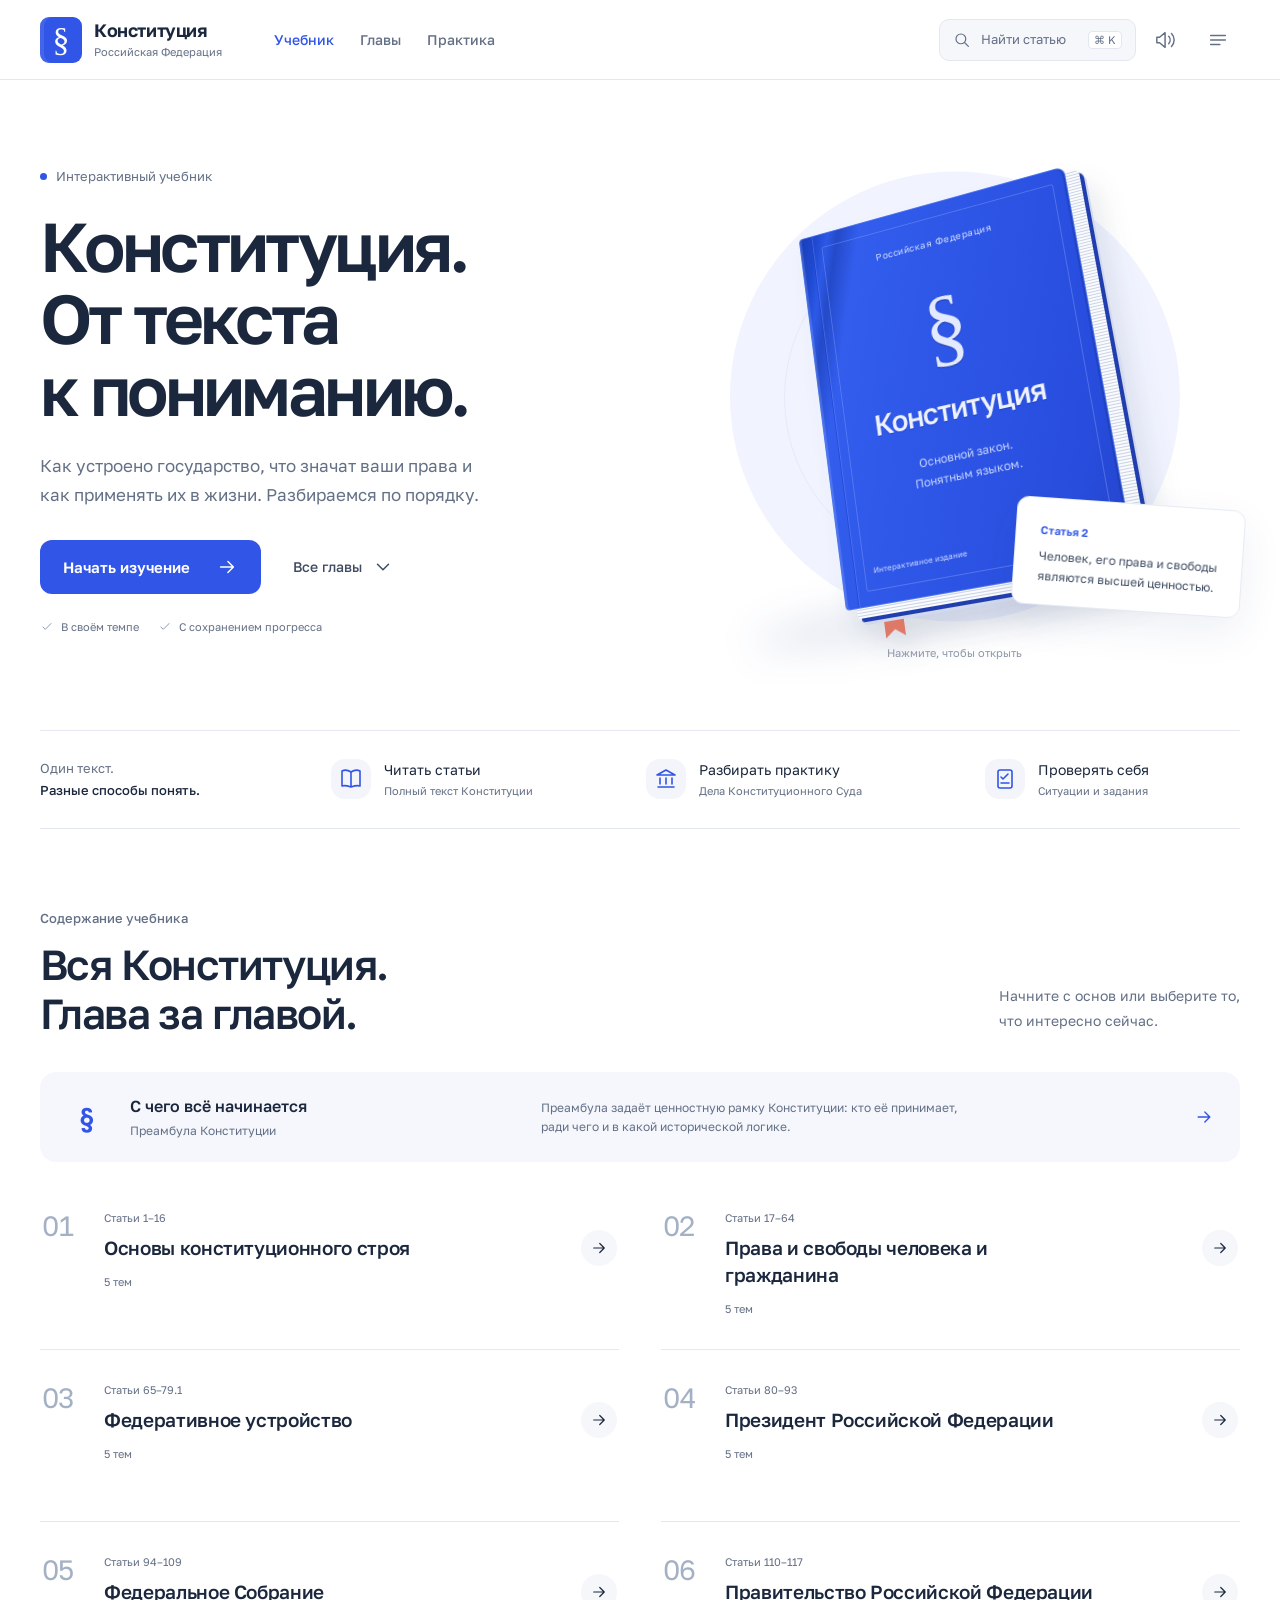
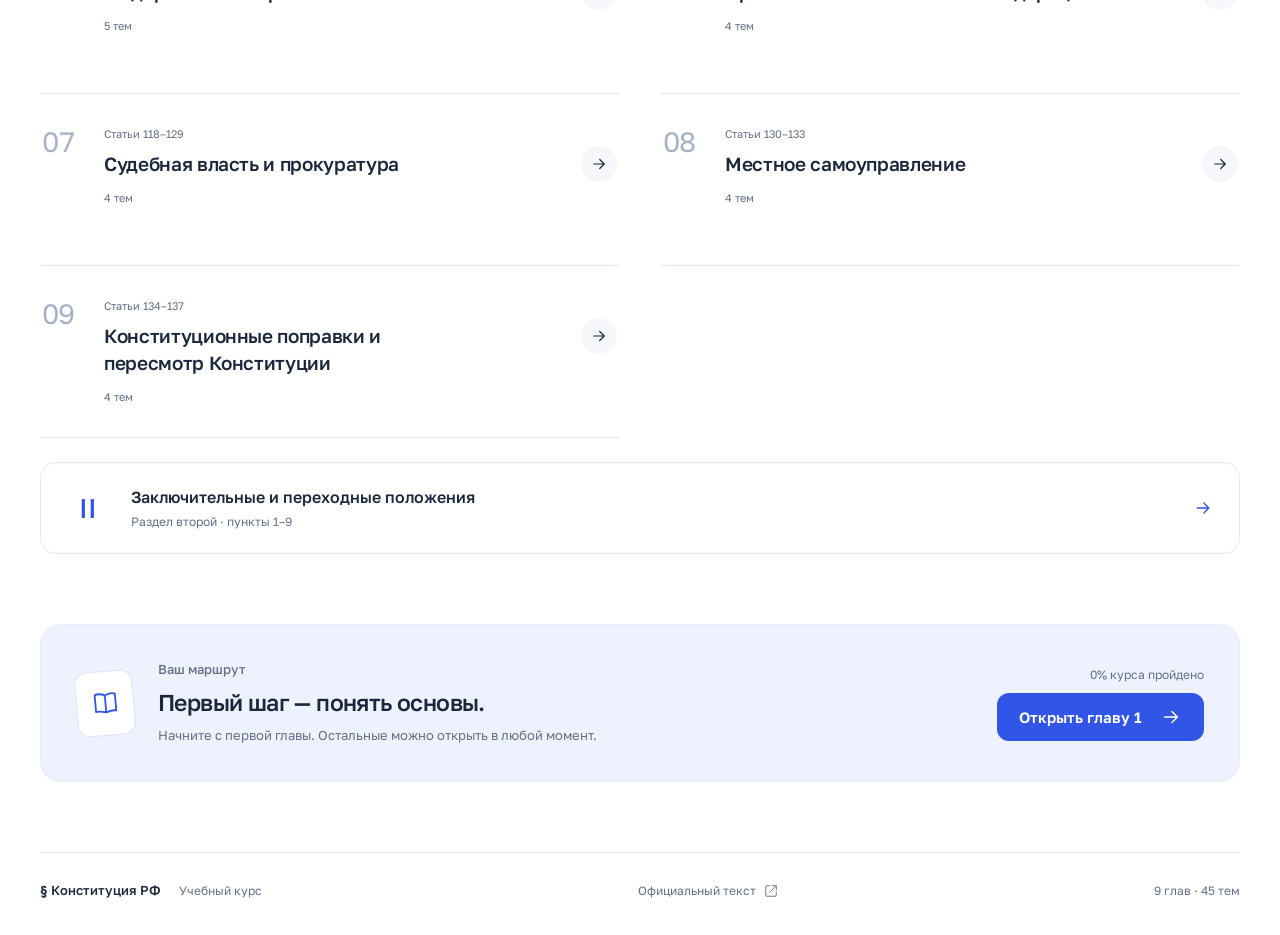
==== commit f2c420a9: "Redesign Constitution course with readable lessons and interactive book cover Preserve the complete " ====
--- a/index.html
+++ b/index.html
@@ -4,10 +4,11 @@
 <meta charset="utf-8">
 <meta name="viewport" content="width=device-width,initial-scale=1,viewport-fit=cover">
 <meta name="description" content="Интерактивный учебный курс по Конституции Российской Федерации: полный текст статей, объяснения простым языком, практика Конституционного Суда РФ, схемы, кейсы и ИИ-тренер.">
-<meta name="theme-color" content="#082b52">
+<meta name="theme-color" content="#ffffff">
 <title>Конституция РФ — интерактивный курс</title>
 <link rel="icon" href="favicon.svg" type="image/svg+xml">
-<link rel="stylesheet" href="site-v9.css">
+<link rel="preload" href="assets/golos-text.woff2" as="font" type="font/woff2" crossorigin>
+<link rel="stylesheet" href="site-v10.css">
 </head>
 <body>
 <a class="skipLink" href="#mainContent">Перейти к содержанию</a>
@@ -29,6 +30,6 @@
 </div>
 <div class="toast" id="toast" role="status" aria-live="polite" aria-atomic="true"></div>
 <script src="app.js"></script>
-<script src="site-v9.js"></script>
+<script src="site-v10.js"></script>
 </body>
-</html>+</html>
--- a/site-v10.css
+++ b/site-v10.css
@@ -0,0 +1,294 @@
+@font-face{font-family:Golos;src:url('assets/golos-text.woff2') format('woff2');font-weight:100 900;font-display:swap}
+:root{--bg:#f5f7fb;--white:#fff;--ink:#1b273d;--text:#3e4b61;--muted:#647086;--line:#e3e7ef;--blue:#3155e7;--blue-dark:#2542bb;--blue-soft:#eaf0ff;--green:#23734c;--red:#b73d4b;--header:80px;--shadow:0 16px 60px #1b273d12;--radius:18px}
+*{box-sizing:border-box}
+html{scroll-behavior:smooth;scroll-padding-top:100px}
+body{margin:0;background:var(--white);color:var(--ink);font-family:Golos,'Segoe UI',Arial,sans-serif;font-size:16px;line-height:1.5;-webkit-font-smoothing:antialiased;text-rendering:optimizeLegibility}
+button,input,textarea,select{font:inherit;color:inherit}
+button,a{-webkit-tap-highlight-color:transparent}
+button{cursor:pointer;border:0;background:none}
+button:disabled{cursor:default;opacity:.4}
+button,a,input,textarea,select{touch-action:manipulation}
+a{color:inherit;text-decoration:none}
+button:focus-visible,a:focus-visible,input:focus-visible,textarea:focus-visible,select:focus-visible,[tabindex]:focus-visible,summary:focus-visible{outline:3px solid #6483fc;outline-offset:4px}
+h1,h2,h3,h4,h5,p{margin:0}
+svg{width:22px;height:22px;flex:none;vertical-align:middle}
+button svg{pointer-events:none}
+[hidden]{display:none!important}
+::selection{background:#dce5ff;color:#172d89}
+.skipLink{position:fixed;top:12px;left:12px;z-index:1000;transform:translateY(-150%);padding:12px 20px;background:var(--blue);color:#fff;border-radius:10px}
+.skipLink:focus{transform:none}
+.btn{display:inline-flex;align-items:center;justify-content:center;gap:18px;min-height:48px;padding:13px 22px;border-radius:12px;font-weight:600;font-size:15px;line-height:1.35;transition:background .18s,box-shadow .18s}
+.btn.primary{background:var(--blue);color:#fff}
+.btn.primary:hover{background:var(--blue-dark);box-shadow:0 5px 20px #3155e72b}
+.btn.ghost{border:1px solid var(--line);background:#fff}
+.btn.ghost:hover{background:var(--bg)}
+.btn.pink{background:#654ac2;color:#fff}
+.iconButton{width:44px;height:44px;flex:none;display:inline-flex;align-items:center;justify-content:center;border-radius:10px;color:var(--muted);transition:background .18s,color .18s}
+.iconButton:hover{background:var(--bg);color:var(--blue)}
+.textButton{display:inline-flex;gap:10px;align-items:center;justify-content:center;min-height:44px;font-size:14px;font-weight:500;color:var(--text)}
+.textButton:hover{color:var(--blue)}
+.quietLabel,.eyebrow{display:block;font-size:13px;font-weight:500;color:var(--muted);letter-spacing:0;text-transform:none}
+.bar{height:5px;overflow:hidden;border-radius:8px;background:#e9edf5}
+.bar>span{display:block;height:100%;background:var(--blue);border-radius:inherit;transition:width .3s}
+.page{display:none}.page.active{display:block}.stage{min-height:calc(100dvh - var(--header))}
+.dialogOpen,.modalOpen{overflow:hidden}
+
+/* The header has one clear navigation row on every screen. */
+.top{height:var(--header);position:sticky;top:0;z-index:40;background:#fff;border-bottom:1px solid var(--line)}
+.headerInner{height:100%;max-width:1360px;margin:auto;padding:0 40px;display:flex;align-items:center;gap:52px}
+.brand{display:flex;align-items:center;gap:12px;flex:none}
+.brandMark{display:grid;place-items:center;width:42px;height:46px;border-radius:9px;background:var(--blue);color:#fff;font:500 34px/1 Georgia,serif;box-shadow:inset 4px 0 0 #ffffff18}
+.brandText b{display:block;font-size:18px;font-weight:650;letter-spacing:-.4px;line-height:1.3}
+.brandText small{display:block;font-size:11px;color:var(--muted);margin-top:2px}
+.headerNav{display:flex;align-items:center;gap:26px}
+.navLink{font-size:14px;font-weight:500;padding:26px 0;min-height:44px;color:var(--muted)}
+.navLink:hover{color:var(--blue)}
+body:not(.inCourse) #navHome{color:var(--blue)}
+.inCourse #navChapters{color:var(--blue)}
+.topActions{margin-left:auto;display:flex;align-items:center;gap:8px}
+.searchTrigger{height:42px;display:flex;align-items:center;gap:10px;background:var(--bg);padding:0 13px;border:1px solid var(--line);border-radius:10px;color:var(--muted);font-size:13px}
+.searchTrigger svg{width:18px;height:18px}
+.searchTrigger kbd{font:11px Golos,sans-serif;background:#fff;border:1px solid var(--line);border-radius:4px;padding:1px 5px;margin-left:12px}
+
+/* An opening spread: editorial typography and a tactile, interactive book. */
+.homeInner{max-width:1280px;padding:0 40px;margin:auto}
+.hero{display:grid;grid-template-columns:1.05fr 1fr;gap:30px;align-items:center;min-height:650px;padding:56px 0 64px}
+.editionLabel{display:flex;align-items:center;gap:9px;font-size:13px;color:var(--muted);margin-bottom:24px}
+.editionLabel>span{width:7px;height:7px;border-radius:100%;background:var(--blue)}
+.hero h1{font-size:clamp(46px,5.4vw,76px);font-weight:600;line-height:1.04;letter-spacing:-3.6px}
+.heroCopy>p{font-size:17px;line-height:1.7;max-width:445px;color:var(--muted);margin-top:26px}
+.heroActions{display:flex;align-items:center;gap:26px;margin-top:30px}
+.heroActions>.btn{min-height:54px;padding:16px 23px;gap:26px;font-size:15px}
+.heroFootnote{display:flex;align-items:center;gap:7px;font-size:11px;color:var(--muted);margin-top:25px}
+.heroFootnote svg{width:14px;height:14px;color:#8091b2}.heroFootnote svg:nth-of-type(2){margin-left:12px}
+.heroVisual{height:520px;position:relative;display:grid;place-items:center;perspective:1200px;isolation:isolate}
+.heroVisual:before{content:'';position:absolute;width:450px;height:450px;max-width:105%;border-radius:50%;background:#f1f4ff;z-index:-2;left:50%;top:50%;transform:translate(-50%,-51%)}
+.heroVisual:after{content:'';position:absolute;width:340px;height:340px;border:1px solid #e5eafb;border-radius:50%;z-index:-1;left:50%;top:50%;transform:translate(-50%,-51%)}
+.bookGround{position:absolute;bottom:31px;left:14%;width:70%;height:36px;border-radius:50%;background:#253c8421;filter:blur(19px);transform:rotate(-9deg)}
+.bookObject{position:relative;display:block;width:296px;height:397px;transform-style:preserve-3d;transform:rotateX(calc(10deg + var(--rx,0deg))) rotateY(calc(-19deg + var(--ry,0deg))) rotateZ(-9deg);transition:transform .3s ease;filter:drop-shadow(10px 18px 12px #18294817);padding:0;text-align:left;margin:0 0 25px 0}
+.bookObject:focus-visible{outline-offset:20px}
+.bookObject:hover{--ry:3deg}
+.bookPages{position:absolute;inset:6px -14px -10px 12px;border-radius:3px 8px 8px 3px;background:repeating-linear-gradient(0deg,#fafbfe 0 2px,#cbd3e2 2px 3px);box-shadow:4px 4px 0 #203eae,6px 7px 0 #d1d8ef;transform:translateZ(-8px)}
+.bookCover{position:absolute;inset:0;display:flex;flex-direction:column;align-items:center;color:#eef2ff;padding:30px 22px 22px;background:linear-gradient(107deg,#193db6 0%,#1f49d0 5%,#2c59e7 8%,#244ac9 11%,#325ded 17%,#284dde 84%,#2446ce 100%);border-radius:4px 9px 9px 4px;border:1px solid #5279ee;box-shadow:inset 2px 0 1px #ffffff26,inset -2px 0 1px #18329566}
+.bookCover:before{content:'';position:absolute;inset:14px 13px 14px 24px;border:1px solid #a7b9ff50;border-radius:2px;pointer-events:none}
+.bookCover:after{content:'';position:absolute;top:0;bottom:0;left:13px;width:1px;background:#193bc880;box-shadow:1px 0 1px #718dfa80}
+.bookTop{font-size:10px;font-weight:400;letter-spacing:.5px;margin-top:4px;color:#d4dfff}
+.bookEmblem{font-family:Georgia,serif;font-size:92px;font-weight:400;line-height:1;margin-top:36px;color:#e3eaff;text-shadow:0 1px 1px #07185666}
+.bookTitle{font-size:30px;font-weight:550;letter-spacing:-1px;margin-top:18px;text-shadow:0 1px 1px #0d207844}
+.bookSubtitle{text-align:center;font-size:12px;line-height:1.65;color:#c8d5ff;margin-top:15px;font-weight:400}
+.bookBottom{margin-top:auto;display:flex;width:100%;padding-left:12px;align-items:center;justify-content:space-between;font-size:8px;color:#d3ddff}
+.bookBottom i{width:25px;height:25px;border:1px solid #a7b9ff60;display:grid;place-items:center;border-radius:50%}.bookBottom svg{width:14px;height:14px}
+.bookRibbon{position:absolute;left:39px;top:397px;width:21px;height:33px;background:#de7867;clip-path:polygon(0 0,100% 0,100% 100%,50% 77%,0 100%);z-index:-1}
+.articleNote{position:absolute;bottom:50px;right:-3px;transform:rotate(4deg);background:#fff;border:1px solid #e6eaf4;box-shadow:0 15px 40px #253c8414;border-radius:12px;padding:18px 24px}
+.articleNote>span{font-size:11px;color:var(--blue);font-weight:600}.articleNote>p{font-size:12px;line-height:1.65;margin-top:6px;color:var(--text)}
+.bookHint{position:absolute;bottom:0;left:0;width:100%;text-align:center;font-size:11px;color:#8d96a9}
+.studyStrip{display:grid;grid-template-columns:1.1fr 1.2fr 1.3fr 1.05fr;border-top:1px solid var(--line);border-bottom:1px solid var(--line);padding:26px 0;gap:24px}
+.studyStripIntro{font-size:13px;color:var(--muted);line-height:1.7}.studyStripIntro b{font-weight:500;color:var(--ink)}
+.studyStrip button{display:flex;align-items:center;gap:13px;text-align:left;padding:2px 0;font-size:14px;line-height:1.5}
+.studyStrip button>svg{width:38px;height:38px;padding:8px;box-sizing:content-box;background:#f3f5fa;border-radius:14px;color:var(--blue);width:24px;height:24px}
+.studyStrip button:hover>svg{background:var(--blue-soft)}
+.studyStrip button small{display:block;font-size:11px;color:var(--muted);margin-top:3px}
+.contents{padding:80px 0 0;scroll-margin-top:100px}
+.sectionHeading{display:flex;justify-content:space-between;align-items:flex-end;gap:30px;margin-bottom:35px}
+.sectionHeading h2{font-size:42px;font-weight:550;line-height:1.16;letter-spacing:-1.6px;margin-top:12px}
+.sectionHeading>p{font-size:14px;line-height:1.75;color:var(--muted);margin-bottom:4px}
+.introChapter{width:100%;display:flex;align-items:center;gap:22px;text-align:left;background:#f5f7fc;border-radius:16px;padding:22px 26px;margin-bottom:16px}
+.introChapter:hover{background:var(--blue-soft)}
+.introSymbol{font-size:27px;line-height:1;flex:0 0 42px;text-align:center;color:var(--blue);font-weight:500}
+.introChapter b{font-size:16px;font-weight:550;display:block}.introChapter small{font-size:12px;color:var(--muted);display:block;margin-top:4px}
+.introDesc{max-width:420px;margin-left:auto;font-size:12px;line-height:1.6;color:var(--muted)}
+.introChapter>svg{margin-left:auto;width:20px;height:20px;color:var(--blue)}
+.chapterIndex{display:grid;grid-template-columns:1fr 1fr;column-gap:42px}
+.chapterEntry{display:flex;align-items:flex-start;gap:20px;min-height:172px;text-align:left;padding:26px 2px;border-bottom:1px solid var(--line);transition:background .18s}
+.chapterEntry:hover{background:#f8faff}.chapterEntry:hover .entryArrow{background:var(--blue);color:#fff;transform:translateX(3px)}
+.entryNumber{font-size:28px;line-height:1.25;color:#a4b0c4;min-width:42px;letter-spacing:-1px;font-weight:400;padding-top:4px;font-variant-numeric:tabular-nums}
+.entryText{flex:1;min-width:0}.entryText>small{color:var(--muted);font-size:11px}
+.entryText h3{font-size:19px;font-weight:550;line-height:1.4;margin-top:7px;max-width:380px;letter-spacing:-.35px}
+.entryMeta{display:flex;gap:12px;align-items:center;font-size:11px;color:var(--muted);margin-top:12px}
+.entryProgress{font-style:normal;color:var(--blue)}
+.entryArrow{display:grid;place-items:center;width:36px;height:36px;border-radius:50%;background:#f5f7fb;flex:none;margin:26px 0 0 10px;transition:background .18s,transform .18s}
+.entryArrow svg{width:18px;height:18px}
+.outroChapter{margin-top:24px;margin-bottom:0;background:#fff;border:1px solid var(--line)}
+.continueCard{margin:70px 0;display:flex;align-items:center;gap:24px;padding:35px;background:#eef2ff;border-radius:20px;border:1px solid #e5eaff}
+.continueIcon{width:58px;height:65px;display:grid;place-items:center;background:#fff;border:1px solid #dae2ff;border-radius:12px;color:var(--blue);transform:rotate(-5deg);flex:none}
+.continueIcon svg{width:27px;height:27px}
+.continueCard h2{font-size:23px;font-weight:550;margin-top:5px;letter-spacing:-.6px}.continueCard p{font-size:13px;color:var(--muted);margin-top:7px}
+.continueAction{margin-left:auto;flex:none;text-align:right}.continueAction>span{display:block;font-size:12px;color:var(--muted);margin-bottom:9px}
+.siteFooter{padding:28px 0 35px;border-top:1px solid var(--line);display:flex;align-items:center;justify-content:space-between;gap:30px;font-size:12px;color:var(--muted)}
+.siteFooter>div{display:flex;gap:18px;align-items:center}.siteFooter b{font-size:13px;font-weight:550;color:var(--ink)}
+.siteFooter>a{display:flex;gap:8px;align-items:center}.siteFooter svg{width:14px;height:14px}
+
+/* Reader: chapter navigation and the document remain visually distinct. */
+.inCourse{background:var(--bg)}
+.courseLayout{display:grid;grid-template-columns:256px minmax(0,1fr);gap:36px;max-width:1440px;margin:auto;padding:0 36px 35px}
+.courseSidebar{position:sticky;top:var(--header);height:calc(100dvh - var(--header));display:flex;flex-direction:column;padding:24px 0 22px;border-right:1px solid var(--line)}
+.sidebarHeading{display:flex;align-items:center;justify-content:space-between;padding:0 20px 13px 4px;font-size:14px;font-weight:600}
+.sidebarHeading .iconButton{width:32px;height:32px}.sidebarHeading svg{width:17px;height:17px}
+.sideNav{overflow:auto;flex:1;padding-right:14px;scrollbar-width:thin;scrollbar-color:#c8d2e5 transparent}
+.navChapter{display:flex;align-items:flex-start;gap:10px;width:100%;padding:13px 10px;margin:2px 0;border-radius:9px;text-align:left;font-size:12px;line-height:1.55;color:var(--text)}
+.navChapter:hover{background:#eaf0fc}.navChapter.active{background:var(--blue-soft);color:var(--blue);font-weight:550}
+.navNumber{flex:0 0 23px;font-size:11px;padding-top:1px;color:#8390a7}.navChapter.active .navNumber{color:var(--blue)}
+.navCheck{margin-left:auto;color:var(--green)}.navCheck svg{width:13px;height:13px}
+.navTopics{margin:4px 0 13px 24px;padding-left:12px;border-left:1px solid #d1d9e9}
+.navTopic{width:100%;text-align:left;font-size:11px;line-height:1.55;color:var(--muted);padding:9px 8px;border-radius:6px}
+.navTopic.active{color:var(--blue);font-weight:550;background:#eef2ff}.navTopic:hover{color:var(--blue)}
+.sidebarBottom{padding:18px 22px 0 4px;font-size:11px;color:var(--muted);display:flex;gap:8px;flex-wrap:wrap}.sidebarBottom b{margin-left:auto;font-weight:500;color:var(--blue)}.sidebarBottom .bar{flex-basis:100%;margin-top:3px}
+.chapterPage{min-width:0;padding-top:32px}
+.chapterHeader{margin-bottom:24px}
+.chapterMeta{display:flex;align-items:center;gap:16px;font-size:12px;color:var(--muted)}
+#courseKicker{color:var(--blue);font-weight:550}#courseRange{padding-left:16px;border-left:1px solid #d6dce7}
+.chapterArrows{margin-left:auto;display:flex;gap:5px}.chapterArrows .iconButton{width:35px;height:35px;background:#fff;border:1px solid var(--line)}.chapterArrows svg{width:17px;height:17px}
+.chapterHeader h1{font-size:clamp(27px,2.8vw,40px);line-height:1.2;font-weight:550;letter-spacing:-1.2px;margin-top:13px;max-width:870px;text-wrap:balance}
+.chapterHeader p{font-size:14px;color:var(--muted);line-height:1.65;max-width:780px;margin-top:12px}
+.chapterProgress{display:flex;align-items:center;gap:10px;margin-top:17px;font-size:11px;color:var(--muted)}.chapterProgress .bar{width:100px;height:4px}
+.chapterCrumb{display:none}
+.courseTabs{display:flex;align-items:stretch;gap:3px;background:var(--bg);border-bottom:1px solid #dbe1ec;position:sticky;top:var(--header);z-index:20;overflow-x:auto;scrollbar-width:thin;scrollbar-color:#b8c6e5 transparent;padding:4px 0 0}
+.courseTab{display:flex;align-items:center;justify-content:center;gap:7px;flex:1 0 auto;padding:15px 10px;font-size:12px;color:var(--muted);border-bottom:2px solid transparent;min-height:52px;white-space:nowrap}
+.courseTab svg{width:17px;height:17px}.courseTab.active{color:var(--blue);border-bottom-color:var(--blue);font-weight:600}.courseTab:hover{background:#edf1fa;color:var(--blue)}
+.lesson{background:#fff;border:1px solid var(--line);border-radius:0 0 16px 16px;min-width:0;overflow:clip}
+.lessonTop{padding:23px 30px;border-bottom:1px solid var(--line);background:#fff}
+.topicRow{display:flex;align-items:center;gap:10px}.topicRow>div:first-child{min-width:0;flex:1}
+.topicRow label{display:block;font-size:11px;color:var(--muted);margin-bottom:5px}.topicSelect{width:100%;max-width:100%;border:0;background:#fff;padding:3px 24px 3px 0;font-size:18px;font-weight:550;min-height:34px;text-overflow:ellipsis}
+.topicArrows{display:flex;gap:4px}.topicArrows .iconButton{border:1px solid var(--line);width:36px;height:36px}.topicArrows svg{width:16px;height:16px}
+#lessonHeadline{font-size:13px;color:var(--muted);line-height:1.6;max-width:730px;margin-top:10px}
+.panel{min-width:0;min-height:440px}
+.learnPane{padding:34px 34px 45px;max-height:calc(100dvh - 205px);min-height:440px;overflow-y:auto;scrollbar-width:thin;scrollbar-color:#c0cce2 #f4f6fa;overscroll-behavior-y:auto;scroll-padding-top:20px}
+.readingInner{max-width:770px;margin:0 auto;font-size:17px;line-height:1.8}
+.learnContent p{color:var(--text)}
+.readerPaneIntro{display:flex;align-items:flex-end;justify-content:space-between;gap:20px;margin-bottom:24px}.readerPaneIntro h2{font-size:24px;font-weight:550;letter-spacing:-.5px}.readingNote{font-size:11px;color:var(--muted)}
+.plainLead>span,.plainSectionTitle,.practiceApply>span,.practiceFeatureLabel{font-size:12px;color:var(--blue);font-weight:550}
+.plainLead h4{font-size:23px;line-height:1.5;letter-spacing:-.3px;font-weight:550;margin-top:10px}.plainLead>p{margin-top:16px;font-size:16px}
+.plainLife,.plainQuestion{margin-top:22px;padding:21px 24px;border-radius:12px;background:#f4f6fc;border:1px solid #e8edf7}
+.plainLife b,.plainQuestion b{display:block;font-weight:550;font-size:13px;color:var(--blue);margin-bottom:8px}
+.plainLife p,.plainQuestion p{font-size:15px;line-height:1.75}
+.plainQuestion{background:#fff;border-left:3px solid #819aed;border-radius:0 10px 10px 0}
+.plainArticles{margin-top:36px}.plainSectionTitle{display:block;font-size:14px;padding-bottom:12px}
+.plainArticle{position:relative;border-top:1px solid var(--line);padding:26px 0;margin-top:0}
+.plainArticleNo{display:inline-block;padding:4px 10px;color:var(--blue);background:var(--blue-soft);border-radius:6px;font-size:12px;font-weight:550;margin-bottom:15px}
+.plainArticleText p{font-size:16px;line-height:1.8}.plainArticleText p+p{margin-top:14px}
+.plainCheck,.plainTrap{display:flex;align-items:flex-start;gap:15px;padding:14px 16px;margin-top:16px;background:#f2f6fc;border-radius:9px;font-size:14px;line-height:1.65}
+.plainCheck b,.plainTrap b{font-size:11px;flex:0 0 95px;padding-top:3px;color:#536a92;font-weight:550}
+.plainTrap{background:#fbf4f1}.plainTrap b{color:#9b6250}
+.inlineSource{border:1px solid var(--line);border-radius:12px;margin-top:20px;padding:0 18px}
+.inlineSource summary{display:flex;gap:12px;align-items:center;cursor:pointer;list-style:none;font-size:14px;font-weight:550;min-height:62px;color:var(--blue)}
+.inlineSource summary::-webkit-details-marker{display:none}.inlineSource summary>svg:last-child{margin-left:auto;width:17px;height:17px}.inlineSource[open] summary>svg:last-child{transform:rotate(180deg)}
+.fullArticle{margin-bottom:24px;border:1px solid var(--line);border-radius:12px;scroll-margin-top:18px}
+.fullArticleHead{display:flex;align-items:center;justify-content:space-between;gap:12px;background:#f7f9fd;border-bottom:1px solid var(--line);padding:13px 21px;border-radius:12px 12px 0 0;font-size:14px;font-weight:550}
+.fullArticleHead>a{font-size:10px;font-weight:400;color:var(--muted);text-align:right}.fullArticleHead>a:hover{color:var(--blue)}
+.fullArticleBody{font-size:17px;line-height:1.9;color:var(--text);padding:23px;white-space:normal;overflow-wrap:anywhere}
+.sourceRow{display:flex;flex-wrap:wrap;gap:10px;margin-top:30px}.sourceChip,.sourceLink{display:inline-flex;align-items:center;gap:7px;min-height:40px;font-size:12px;color:var(--blue);line-height:1.5}.sourceChip{border:1px solid #dce4f7;border-radius:8px;padding:8px 12px;background:#f7f9ff}.sourceChip svg,.sourceLink svg{width:13px;height:13px}
+.lessonFooter{display:flex;align-items:center;justify-content:space-between;gap:16px;font-size:11px;color:var(--muted);padding:19px 0}.lessonFooter .textButton{font-size:12px;color:var(--blue)}.lessonFooter svg{width:17px;height:17px}
+
+/* Cases from the Constitutional Court keep their full explanations and sources. */
+.practiceApply h4{font-size:21px;font-weight:550;line-height:1.6;margin-top:12px}.practiceApply>p{font-size:16px;margin-top:18px}
+.practiceSteps{display:grid;grid-template-columns:repeat(4,1fr);gap:10px;margin:25px 0}
+.practiceSteps>div{border:1px solid var(--line);border-radius:10px;padding:15px 10px;text-align:center;line-height:1.5}
+.practiceSteps b{display:grid;place-items:center;width:28px;height:28px;border-radius:50%;color:var(--blue);background:var(--blue-soft);font-size:12px;margin:0 auto 7px}
+.practiceSteps span{display:block;font-size:13px;font-weight:550}.practiceSteps small{display:block;font-size:10px;color:var(--muted);margin-top:4px}
+.practiceArticleMap,.practiceFeature,.practiceTimeline{margin-top:32px}
+.practiceArticleRow{display:flex;gap:18px;padding:18px 0;border-top:1px solid var(--line)}.practiceArticleNo{flex:0 0 86px;font-size:12px;color:var(--blue);padding-top:4px;font-weight:550}.practiceArticleRow p{font-size:15px;line-height:1.75}
+.practiceFeature{padding:23px;background:#f3f6fc;border-radius:12px}.practiceFeature h4{font-size:19px;font-weight:550;margin-top:10px}.practiceFeature p{font-size:15px;line-height:1.75;margin-top:13px}
+.practiceCase{display:grid;grid-template-columns:54px minmax(0,1fr);gap:18px;margin-top:22px}.practiceYear{color:var(--blue);font-size:16px;font-weight:550;border-right:2px solid #dce5fe;padding-top:18px}
+.practiceCaseBody{border:1px solid var(--line);border-radius:12px;padding:22px}.practiceCaseTop{display:flex;justify-content:space-between;flex-wrap:wrap;gap:6px;font-size:11px;color:var(--muted)}.practiceCaseTop b{font-weight:500;color:var(--blue)}
+.practiceCaseBody h5{font-size:20px;line-height:1.5;font-weight:550;margin-top:13px}.practiceCaseSection{margin-top:17px}.practiceCaseSection b{font-size:12px;font-weight:550}.practiceCaseSection p{font-size:15px;line-height:1.75;margin-top:5px}
+.practiceCaseLesson{margin-top:18px;padding:14px;background:#f5f7fc;border-radius:8px;font-size:13px;line-height:1.7}.practiceCaseLesson b{display:block;font-size:11px;color:var(--blue);font-weight:550;margin-bottom:4px}
+.practiceCaseRefs{display:flex;gap:5px;flex-wrap:wrap;margin-top:15px}.practiceCaseRefs span{background:#eff3fb;border-radius:5px;padding:3px 7px;font-size:10px;color:var(--muted)}
+.practiceCaseBody>a{display:inline-block;font-size:12px;color:var(--blue);margin-top:14px}.practiceEmpty{font-size:15px;padding:20px;background:var(--bg);border-radius:10px;margin-top:24px}
+
+/* Practice uses the same comfortable type scale as the reader. */
+.practice{display:grid;grid-template-columns:minmax(0,1fr) 190px;min-height:500px}
+.taskArea{min-width:0;padding:30px;border-right:1px solid var(--line)}.taskMeta{display:flex;gap:12px;align-items:center;justify-content:space-between;font-size:12px;color:var(--muted)}
+.tag{padding:5px 9px;border-radius:6px;background:var(--blue-soft);color:var(--blue);font-size:11px;font-weight:550}.count{font-size:11px}
+.taskPrompt{font-size:24px;font-weight:550;line-height:1.5;letter-spacing:-.4px;margin-top:24px}.taskSub{font-size:12px;line-height:1.7;color:var(--muted);margin-top:13px}
+.answerZone{margin-top:24px}.answers{display:grid;gap:10px}
+.ans{display:flex;align-items:flex-start;gap:13px;width:100%;min-height:62px;padding:16px;border:1px solid #dfe5ef;border-radius:11px;text-align:left;font-size:14px;line-height:1.6;background:#fff;transition:background .16s,border-color .16s}
+.ans:hover:not(:disabled){background:#f7f9ff;border-color:#a2b4ef}.ans.selected{background:var(--blue-soft);border-color:var(--blue)}
+.letter{display:grid;place-items:center;width:26px;height:26px;flex:none;border-radius:7px;background:#f1f4fa;color:#67758e;font-size:11px;font-weight:550;margin-top:1px}
+.ans.correct{border-color:#82bc9e;background:#eef8f1}.ans.correct .letter{background:#25794e;color:#fff}.ans.wrong{border-color:#d49198;background:#fdf0f1}.ans:disabled{opacity:.7}.ans.correct:disabled{opacity:1}
+.feedback{margin-top:22px;padding:17px 19px;border-radius:10px;background:#f5f7fc;font-size:13px;line-height:1.75;color:var(--muted)}
+.feedback b{color:var(--ink)}.feedback p{margin-top:8px}.feedback .refs{display:block;margin-top:10px;font-size:12px}.feedback .btn{display:flex;margin-top:16px;gap:12px}.successFeedback{background:#eef8f2;color:#315e45;border:1px solid #d6eadd}.successFeedback b{color:var(--green)}
+.taskSide{display:flex;flex-direction:column;gap:20px;padding:24px 18px;background:#fbfcff}.taskSide h3{font-size:16px;font-weight:550;margin-top:6px}.taskSide p{font-size:11px;line-height:1.7;color:var(--muted);margin-top:8px}.taskSide .btn{font-size:11px;padding:11px 9px;margin-top:auto;min-height:44px}
+.doneBox{font-size:11px;color:var(--muted);background:#edf2ff;border-radius:10px;padding:16px}.doneBox b{display:block;font-size:25px;font-weight:500;color:var(--blue);margin-bottom:3px}
+.taskDots{display:grid;grid-template-columns:repeat(5,1fr);gap:6px}.taskDot{aspect-ratio:1;max-height:24px;border-radius:4px;background:#e5eaf5}.taskDot.done{background:var(--blue)}.taskDot.current{outline:2px solid #879df3;outline-offset:1px}
+.matchGrid,.orderList{display:grid;gap:12px}.matchRow{display:grid;grid-template-columns:minmax(0,1fr) 20px minmax(0,1.15fr);gap:12px;align-items:center;border:1px solid var(--line);padding:15px;border-radius:10px;font-size:13px;line-height:1.6}.matchArrow{color:var(--muted)}
+.matchSelect{width:100%;border:1px solid #d8e0ef;min-height:45px;background:#f8faff;border-radius:8px;padding:8px;font-size:12px}
+.orderItem{display:grid;grid-template-columns:25px minmax(0,1fr) auto;align-items:center;gap:10px;border:1px solid var(--line);padding:12px;border-radius:10px;font-size:13px}.orderItem>div:last-child{display:flex;gap:4px}.orderNum{color:var(--blue);font-size:12px}.move{background:#edf2fc;border-radius:6px;width:35px;height:40px;color:var(--blue)}
+.check{width:100%;margin-top:8px}.finish{min-height:480px;display:grid;place-items:center;padding:45px;text-align:center}.finish>div{max-width:500px}.finish .score{font-size:60px;color:var(--blue);line-height:1.2;margin-bottom:18px}.finish h3{font-size:26px;font-weight:550}.finish p{font-size:15px;line-height:1.75;color:var(--muted);margin-top:14px}.row{display:flex;justify-content:center;gap:12px;flex-wrap:wrap;margin-top:25px}
+
+/* Interactive schemes, cases and the free-answer trainer. */
+.schemeLab,.caseWorkbench,.coachWorkbench{padding:28px;min-width:0}
+.schemeLabHead,.caseTopbar,.coachTopbar{display:flex;align-items:center;justify-content:space-between;gap:20px;margin-bottom:24px}
+.schemeLabHead h3,.caseTopbar h3,.coachTopbar h3{font-size:22px;font-weight:550;line-height:1.4;letter-spacing:-.4px}.schemeLabHead p,.coachIdentity p{font-size:12px;line-height:1.7;color:var(--muted);margin-top:8px}.schemeLabHead .eyebrow,.caseTopbar .eyebrow{margin-bottom:5px}
+.schemeScore{display:flex;flex-direction:column;align-items:center;flex:none;color:var(--blue);font-size:11px}.schemeScore b{font-size:30px;font-weight:500;line-height:1.2}
+.schemeWorkspace{display:grid;grid-template-columns:minmax(0,1fr) 240px;gap:20px}.schemeCanvas{display:grid;align-content:start;gap:12px;min-width:0}.schemeCanvas.flow,.schemeCanvas.lanes{grid-template-columns:repeat(2,minmax(0,1fr))}.schemeConnectors{display:none}
+.schemeTarget{min-height:175px;padding:19px 12px;border:1px dashed #bac8e8;background:#f8faff;border-radius:12px;text-align:center;cursor:pointer;transition:background .2s,border-color .2s}
+.schemeTargetIcon{width:37px;height:37px;display:grid;place-items:center;border-radius:10px;background:var(--blue-soft);color:var(--blue);margin:0 auto 10px;font-size:18px}
+.schemeTargetTitle{font-size:13px;line-height:1.6;font-weight:550}.schemeTargetHint{font-size:10px;color:var(--muted);line-height:1.6;margin-top:7px}
+.schemeTarget.over,.schemeTarget.hintGlow{border-color:var(--blue);background:#e9efff}.schemeTarget.filled{border-style:solid;border-color:#b6c7f4}.schemeTarget.wrongDrop{background:#fff0f1;border-color:var(--red)}
+.schemeToolbox{padding:19px;background:#f4f6fb;border-radius:12px;align-self:start}.schemeToolboxTitle{font-size:14px;font-weight:550}.schemeToolbox p{font-size:11px;color:var(--muted);line-height:1.7;margin-top:6px}
+.schemeChipPool{display:grid;gap:8px;margin-top:16px}.schemeChip{display:flex;align-items:center;gap:9px;width:100%;padding:12px 10px;background:#fff;border:1px solid #dfe6f3;border-radius:9px;font-size:12px;line-height:1.6;text-align:left;min-height:46px}
+.schemeChipIcon{flex:none;display:grid;place-items:center;background:#eff3fd;border-radius:6px;color:var(--blue);width:25px;height:25px;font-size:12px}
+.schemeChip.selected{border-color:var(--blue);background:var(--blue-soft);box-shadow:0 0 0 1px var(--blue)}.schemeChip.placed{opacity:.4}.schemeChip.dragging{opacity:.5}
+.placedSchemeChip{display:flex;align-items:center;gap:6px;font-size:11px;line-height:1.6;border-radius:7px;background:#e4ecff;color:#3351a6;padding:10px;margin-top:10px}.placedSchemeChip b{font-weight:500}
+.schemeToolboxActions{display:grid;grid-template-columns:1fr 1fr;gap:6px;margin-top:17px}.schemeToolboxActions .btn{font-size:11px;padding:10px 6px;min-height:42px;gap:3px}.schemeToolboxActions .primary{grid-column:1/-1}
+.schemeFeedback{margin-top:22px;padding:16px 19px;background:#f4f7fd;border-radius:10px;font-size:13px;line-height:1.75;color:var(--muted)}.schemeFeedback b{color:var(--ink)}
+.caseRef,.coachCounter{font-size:11px;color:var(--muted);flex:none}.caseGrid,.coachGrid{display:grid;grid-template-columns:minmax(0,.92fr) minmax(0,1.08fr);gap:22px;align-items:start}
+.caseBrief,.coachSituation{background:#f3f6fc;border:1px solid #e3eaf7;border-radius:13px;padding:25px;min-width:0}.caseAnalysis,.coachResponse{min-width:0;padding:0 0 0 0}
+.caseStoryLabel,.scenarioLabel{font-size:12px;color:var(--blue);font-weight:550;margin-bottom:15px}.caseStory,.scenarioText{font-size:19px;line-height:1.75;font-weight:400;letter-spacing:-.2px}
+.caseQuestionCard,.coachQuestionBox{margin-top:24px;padding-top:20px;border-top:1px solid #dbe3f0}.caseQuestionCard>span,.coachQuestionBox>span{display:block;font-size:11px;color:var(--muted);margin-bottom:7px}.caseQuestionCard h4,.coachQuestionBox h4{font-size:15px;font-weight:550;line-height:1.7}
+.caseNavRow{display:flex;flex-wrap:wrap;gap:8px;margin-top:23px}.caseNavRow .btn{font-size:11px;padding:11px 12px;min-height:42px}.caseToAnswer,.coachToAnswer{display:none}
+.caseAnalysisHead,.coachResponseHead{display:flex;align-items:flex-start;justify-content:space-between;gap:12px;margin-bottom:17px}.caseAnalysisHead h4,.coachResponseHead h4{font-size:16px;font-weight:550;line-height:1.6;margin-top:6px}.caseStatus,.coachNoArticle{font-size:10px;color:var(--muted);max-width:90px;text-align:right;padding-top:3px;flex:none}
+.caseHypothesis,.freeAnswer{display:block;width:100%;min-height:128px;resize:vertical;padding:16px;border:1px solid #dbe2ef;border-radius:10px;background:#fff;font-size:14px;line-height:1.75;color:var(--ink)}
+textarea::placeholder{color:#8993a6}.freeAnswer{min-height:180px}
+.caseChoiceBlock{margin-top:22px}.caseChoiceBlock>b{display:block;font-size:12px;font-weight:550;margin-bottom:12px}.caseActions{margin-top:16px}.caseActions>.btn{font-size:12px}
+.caseResult,.coachResult{border:1px solid var(--line);border-radius:10px;margin-top:23px;padding:20px;font-size:14px;line-height:1.75;background:#fafbfe;overflow-wrap:anywhere}
+.caseResult.show,.coachResult.show{background:#f4f7ff;border-color:#d6e0fb}
+.caseResultPlaceholder b,.coachResultPlaceholder b{display:block;font-weight:500;font-size:13px}.caseResultPlaceholder span,.coachResultPlaceholder span{display:block;font-size:12px;color:var(--muted);margin-top:5px}
+.caseResultLabel,.coachResultLabel{font-size:11px;font-weight:550;color:var(--blue);margin-bottom:10px}.caseResult h4,.coachResult h4{font-size:16px;font-weight:550;line-height:1.7}.caseResult p,.coachResult p{margin-top:12px;font-size:13px;line-height:1.8;color:var(--text)}.caseResult .btn{font-size:12px;margin-top:15px}
+.caseLegalBase,.legalBase{padding-top:14px;margin-top:18px;border-top:1px solid #dce3f1;font-size:12px}.caseLegalBase span,.legalBase span{display:block;font-size:10px;color:var(--muted);margin-bottom:4px}.caseUserHypothesis{border-left:2px solid #bbc9f0;padding-left:16px;margin-top:20px}.caseUserHypothesis>span{font-size:11px;color:var(--muted)}
+.coachIdentity{display:flex;align-items:center;gap:14px}.aiOrb{display:grid;place-items:center;width:45px;height:45px;flex:none;background:var(--blue-soft);color:var(--blue);border-radius:12px}.aiOrb svg{width:24px;height:24px}.scenarioScene{display:flex;align-items:center;flex-wrap:wrap;gap:6px;margin-top:22px}.miniActor{font-size:10px;background:#fff;border:1px solid #dce4f3;padding:7px 9px;border-radius:7px}.miniActor i{font-style:normal;margin-right:6px;color:var(--blue)}.scenarioScene>.arrow{font-size:12px;color:#98a7c2}
+.coachChecklist{margin-top:22px;font-size:12px;line-height:1.7}.coachChecklist>b{font-weight:550;display:block;margin-bottom:8px}.coachChecklist>div{margin-top:6px;display:flex;gap:9px;align-items:flex-start}.coachChecklist span{display:inline-grid;place-items:center;flex:none;width:21px;height:21px;background:#e3eafe;border-radius:5px;color:var(--blue);font-size:10px}
+.coachActions{display:flex;gap:8px;flex-wrap:wrap;margin-top:15px}.coachActions .btn{font-size:12px;padding:12px 14px;flex:1}.coachScore{font-size:38px;color:var(--blue);line-height:1.2;margin:8px 0 13px}
+.detected{display:flex;flex-wrap:wrap;gap:6px;margin-top:17px}.detected span{font-size:10px;background:#e2f2e8;color:#246344;border-radius:6px;padding:5px 8px}.detected span.miss{background:#eef0f5;color:var(--muted)}
+.modelAnswer{margin-top:21px;border-top:1px solid #dce3f1;padding-top:18px}.modelAnswer>b{font-size:13px;font-weight:550}.modelAnswer p{font-size:14px}.coachButtons .btn{font-size:12px}
+.caseMobileSteps,.coachMobileSteps{display:none}
+
+/* Native dialogs handle focus trapping and Escape consistently. */
+dialog{color:var(--ink);border:1px solid var(--line);box-shadow:0 35px 100px #1b273d30}
+dialog::backdrop{background:#16244355;backdrop-filter:blur(3px)}
+.drawer{position:fixed;inset:0 0 0 auto;margin:0;width:min(460px,100%);max-width:100%;height:100dvh;max-height:100dvh;padding:0;border:0;border-left:1px solid var(--line);border-radius:18px 0 0 18px}
+.drawer[open]{display:flex;flex-direction:column}.drawerHead{padding:26px;display:flex;align-items:center;justify-content:space-between;border-bottom:1px solid var(--line)}.drawerHead h2{font-size:27px;font-weight:550;margin-top:4px;letter-spacing:-.6px}
+.drawerList{overflow:auto;flex:1;padding:14px 17px;scrollbar-width:thin}.drawerList .navChapter{padding:15px 14px;font-size:14px;gap:13px}.drawerList .navNumber{font-size:12px;flex-basis:27px}.drawerList .navTopic{font-size:13px;padding:12px}.drawerList .navTopics{margin-left:29px}
+.drawerFooter{padding:23px 27px;border-top:1px solid var(--line);background:#f8faff}.drawerProgress{display:flex;justify-content:space-between;font-size:12px;color:var(--muted);margin-bottom:12px}.drawerProgress b{color:var(--blue);font-weight:550}.drawerSettings{display:flex;align-items:center;justify-content:space-between;gap:10px;margin-top:13px}.drawerSettings .textButton{font-size:11px;gap:7px}.drawerSettings svg{width:15px;height:15px}.drawerFooter .sourceLink{font-size:11px;margin-top:3px}
+.searchDialog{width:min(690px,calc(100% - 30px));padding:0;border-radius:17px;margin:12vh auto auto;max-height:76vh}
+.searchDialog[open]{display:flex;flex-direction:column}.searchInputRow{display:flex;align-items:center;gap:13px;padding:17px 21px;border-bottom:1px solid var(--line)}.searchInputRow>svg{color:var(--blue)}
+.searchInputRow input{min-width:0;flex:1;min-height:44px;border:0;font-size:17px;outline:none;background:transparent}.searchInputRow .iconButton{width:34px;height:34px}
+.searchResults{overflow:auto;padding:10px;min-height:120px}.searchSuggestion{font-size:12px;color:var(--muted);padding:13px 14px 9px}.searchResult{width:100%;display:grid;grid-template-columns:95px minmax(0,1fr) 20px;align-items:center;text-align:left;gap:14px;padding:15px;border-radius:9px;font-size:14px;line-height:1.6}.searchResult:hover,.searchResult.selected{background:var(--blue-soft);color:var(--blue)}.searchTag{font-size:11px;color:var(--blue);background:#f0f4ff;padding:5px 7px;border-radius:6px;text-align:center}.searchResult>svg{width:17px;height:17px;color:#8f9db6}.searchFooter{display:flex;gap:24px;font-size:10px;color:var(--muted);border-top:1px solid var(--line);padding:14px 24px;background:#f8faff}.searchEmpty{padding:30px;font-size:15px}.searchEmpty p{font-size:13px;color:var(--muted);margin-top:9px}
+.resetOverlay{display:none;position:fixed;inset:0;z-index:100;background:#16244370;backdrop-filter:blur(3px);align-items:center;justify-content:center;padding:20px}.resetOverlay[aria-hidden=false]{display:flex}
+.resetDialog{padding:30px;width:min(430px,100%);background:#fff;border-radius:19px;text-align:center;box-shadow:var(--shadow)}.resetIcon{font-size:28px;color:var(--blue);margin-bottom:12px}.resetDialog h3{font-size:24px;font-weight:550}.resetDialog p{font-size:14px;line-height:1.75;color:var(--muted);margin-top:12px}.resetDialogActions{display:flex;justify-content:center;gap:12px;margin-top:25px}.resetDanger{background:var(--red);color:#fff}
+.toast{position:fixed;z-index:200;bottom:25px;left:50%;transform:translate(-50%,12px);padding:13px 22px;border-radius:12px;max-width:calc(100vw - 30px);background:var(--ink);color:#fff;box-shadow:var(--shadow);opacity:0;pointer-events:none;transition:opacity .2s,transform .2s;font-size:13px;text-align:center}.toast.show{opacity:1;transform:translate(-50%,0)}
+.rippleFx,.confetti,.xpPop{display:none}
+.shake{animation:nudge .25s}@keyframes nudge{25%{transform:translateX(-3px)}75%{transform:translateX(3px)}}
+
+@media(min-width:1600px){.hero{min-height:720px}.heroVisual{height:555px}.bookObject{width:320px;height:430px}.bookRibbon{top:430px}.bookTitle{font-size:33px}.bookEmblem{margin-top:48px}}
+@media(max-width:1180px){
+  .headerInner{gap:30px;padding:0 28px}.headerNav{gap:20px}.searchTrigger kbd{display:none}.homeInner{padding:0 36px}.hero{gap:10px;min-height:600px}.hero h1{font-size:62px;letter-spacing:-2.8px}.heroVisual{height:490px}.articleNote{right:-6px;bottom:35px;padding:15px 18px}.bookObject{width:268px;height:365px}.bookTitle{font-size:27px}.bookEmblem{font-size:80px;margin-top:29px}.bookRibbon{top:365px}.heroVisual:before{width:410px;height:410px}.heroVisual:after{width:310px;height:310px}.studyStrip{gap:15px}.studyStripIntro{font-size:12px}.studyStrip button{font-size:12px;gap:10px}.studyStrip button small{font-size:10px}.studyStrip button>svg{width:21px;height:21px;padding:8px}
+  .courseLayout{grid-template-columns:220px minmax(0,1fr);gap:22px;padding:0 24px 24px}.navChapter{font-size:11px;gap:6px;padding-left:5px}.navTopic{font-size:10px}.courseTab{font-size:11px;padding:14px 8px;gap:5px}.courseTab svg{width:15px;height:15px}.learnPane{padding:28px}.practice{grid-template-columns:minmax(0,1fr) 158px}.taskArea{padding:23px}.taskSide{padding:21px 14px}.schemeWorkspace{grid-template-columns:minmax(0,1fr) 210px}.caseGrid,.coachGrid{grid-template-columns:1fr}.caseBrief,.coachSituation{padding:24px}.coachResponse,.caseAnalysis{padding-top:4px}.caseStory,.scenarioText{font-size:18px}
+}
+@media(max-width:940px){
+  :root{--header:72px}.headerInner{padding:0 24px;gap:24px}.headerNav{gap:18px}.navLink{font-size:12px}.brandText b{font-size:16px}.brandText small{font-size:10px}.brandMark{width:36px;height:41px;font-size:29px}.searchTrigger{border:0;background:none;padding:0;width:40px;justify-content:center}.searchTrigger>span{display:none}.soundButton{display:none}
+  .hero{min-height:560px;padding:45px 0}.hero h1{font-size:53px;letter-spacing:-2.4px}.heroCopy>p{font-size:15px;max-width:360px}.heroActions{gap:16px}.heroActions>.btn{font-size:13px;gap:14px;padding:14px 17px}.heroActions .textButton{font-size:12px}.heroFootnote{font-size:9px;gap:5px}.heroFootnote svg:nth-of-type(2){margin-left:4px}.heroVisual{height:440px}.heroVisual:before{width:345px;height:345px}.heroVisual:after{width:270px;height:270px}.bookObject{width:234px;height:324px}.bookCover{padding:26px 20px 21px}.bookTop{font-size:8px}.bookEmblem{font-size:73px;margin-top:25px}.bookTitle{font-size:24px;margin-top:12px}.bookSubtitle{font-size:10px;margin-top:10px}.bookBottom{font-size:6px}.bookRibbon{top:324px}.articleNote{padding:13px 16px;bottom:37px;right:-6px}.articleNote p{font-size:10px}.articleNote>span{font-size:9px}.bookHint{font-size:10px}.studyStrip{grid-template-columns:repeat(3,1fr);gap:14px}.studyStripIntro{display:none}.sectionHeading h2{font-size:35px}.sectionHeading>p{font-size:12px}.introDesc{display:none}.chapterIndex{column-gap:25px}.entryNumber{font-size:24px;min-width:31px}.chapterEntry{gap:15px;min-height:175px}.entryText h3{font-size:17px}.entryArrow{margin-left:0;width:30px;height:30px}.continueCard{padding:27px;gap:20px}.continueIcon{display:none}.continueCard h2{font-size:21px}.continueAction .btn{font-size:12px;gap:10px}
+  .courseLayout{display:block;max-width:900px;padding:0 24px 24px}.courseSidebar{display:none}.chapterPage{padding-top:24px}.chapterCrumb{display:flex;align-items:center;gap:6px;font-size:11px;padding:0;color:var(--muted);min-height:35px}.chapterCrumb svg{width:14px;height:14px}.chapterMeta{font-size:11px;gap:12px}#courseRange{padding-left:12px}.chapterHeader h1{max-width:700px;font-size:34px}.courseTab{font-size:12px;flex:1 0 auto;padding:15px 10px}.courseTab svg{width:16px;height:16px}.learnPane{max-height:none;min-height:440px;padding:30px}.caseGrid,.coachGrid{grid-template-columns:1fr 1fr;gap:20px}.caseBrief,.coachSituation{padding:20px}.schemeWorkspace{grid-template-columns:minmax(0,1fr) 235px}
+}
+@media(max-width:680px){
+  :root{--header:68px}.headerInner{padding:0 20px;gap:12px}.headerNav{display:none}.brandText b{font-size:16px}.brandText small{font-size:9px}.brand{gap:10px}.topActions{gap:3px}.searchTrigger{width:38px}.topActions .iconButton{width:38px;height:42px}.homeInner{padding:0 24px}.hero{grid-template-columns:1fr;gap:4px;padding:35px 0 25px;min-height:0}.hero h1{font-size:57px;letter-spacing:-2.8px;line-height:1.05}.editionLabel{font-size:11px;margin-bottom:21px}.heroCopy>p{max-width:430px;font-size:15px;line-height:1.7;margin-top:21px}.heroActions{margin-top:24px;gap:24px}.heroActions>.btn{min-height:50px;font-size:14px;padding:14px 19px;gap:22px}.heroActions .textButton{font-size:13px}.heroFootnote{font-size:10px;gap:6px;margin-top:20px}.heroFootnote svg:nth-of-type(2){margin-left:9px}.heroVisual{height:390px;max-width:430px;width:100%;justify-self:center;margin-top:14px}.heroVisual:before{width:320px;height:320px}.heroVisual:after{width:250px;height:250px}.bookObject{width:220px;height:295px;margin-bottom:14px}.bookCover{padding:24px 18px 18px}.bookTop{font-size:8px}.bookEmblem{font-size:61px;margin-top:25px}.bookTitle{font-size:22px;margin-top:12px}.bookSubtitle{font-size:9px;margin-top:11px}.bookBottom{font-size:6px}.bookBottom i{width:21px;height:21px}.bookRibbon{top:295px;left:31px;height:24px;width:17px}.articleNote{bottom:38px;right:1px;padding:13px 17px}.articleNote p{font-size:10px}.articleNote>span{font-size:9px}.bookHint{font-size:9px;bottom:7px}.bookGround{bottom:28px}.studyStrip{grid-template-columns:1fr;padding:8px 0;gap:0}.studyStrip button{padding:14px 0;gap:14px;font-size:14px;min-height:72px;border-bottom:1px solid #edf0f6}.studyStrip button:last-child{border:0}.studyStrip button>svg{padding:9px;width:22px;height:22px;border-radius:11px}.studyStrip button small{font-size:11px;display:inline;margin-left:7px}.contents{padding-top:50px}.sectionHeading{display:block;margin-bottom:25px}.sectionHeading h2{font-size:34px;letter-spacing:-1.3px;margin-top:10px}.sectionHeading>p{font-size:13px;margin-top:15px}.sectionHeading>p br{display:none}.quietLabel{font-size:12px}.introChapter{padding:20px 17px;gap:14px;border-radius:12px;margin-bottom:5px}.introChapter b{font-size:14px;line-height:1.6}.introChapter small{font-size:10px}.introSymbol{flex-basis:28px;font-size:25px}.introChapter>svg{width:18px;height:18px}.chapterIndex{grid-template-columns:1fr;gap:0}.chapterEntry{min-height:135px;gap:16px;padding:25px 2px}.entryNumber{font-size:25px;min-width:34px}.entryText h3{font-size:18px;line-height:1.5;margin-top:6px}.entryText>small{font-size:10px}.entryMeta{font-size:10px;margin-top:8px}.entryArrow{width:32px;height:32px;margin-top:27px}.outroChapter{margin-top:20px}.continueCard{margin:40px 0;display:block;padding:25px;border-radius:14px}.continueCard h2{font-size:23px;line-height:1.4;margin-top:6px}.continueCard p{font-size:13px;margin-top:10px}.continueAction{text-align:left;margin-top:22px}.continueAction>span{font-size:11px}.continueAction .btn{font-size:14px;gap:22px}.siteFooter{align-items:flex-start;flex-wrap:wrap;gap:18px;padding:23px 0 30px}.siteFooter>div{width:100%;justify-content:space-between}.siteFooter>span{font-size:10px}.siteFooter>a{font-size:11px}
+  .courseLayout{padding:0 16px 16px}.chapterPage{padding-top:16px}.chapterMeta{gap:9px;font-size:10px;flex-wrap:wrap}.chapterCrumb{font-size:10px}#courseRange{font-size:10px;padding-left:9px}.chapterArrows{gap:3px}.chapterArrows .iconButton{width:30px;height:32px}.chapterArrows svg{width:14px;height:14px}.chapterHeader h1{font-size:30px;line-height:1.25;letter-spacing:-1px;margin-top:15px}.chapterHeader p{font-size:13px;line-height:1.7;margin-top:12px}.chapterProgress{margin-top:15px;font-size:10px}.chapterHeader{margin-bottom:18px}.courseTabs{margin:0 -16px;padding:0 16px;background:#f5f7fb;gap:2px;scroll-padding:16px}.courseTab{flex:none;font-size:12px;padding:16px 12px;min-height:54px}.courseTab svg{display:none}.lesson{border-radius:0 0 12px 12px;margin:0 -1px}.lessonTop{padding:20px 17px}.topicRow label{font-size:10px}.topicSelect{font-size:16px;min-height:35px;padding-right:15px}.topicArrows{gap:4px}.topicArrows .iconButton{width:31px;height:36px}.topicArrows svg{width:15px;height:15px}#lessonHeadline{font-size:12px;margin-top:9px}.learnPane{padding:25px 19px 30px;min-height:0;overflow:visible;max-height:none}.readingInner{font-size:16px;line-height:1.8}.plainLead>span,.practiceApply>span{font-size:11px}.plainLead h4{font-size:21px;line-height:1.5;margin-top:10px}.plainLead>p{font-size:16px;line-height:1.8;margin-top:15px}.plainLife,.plainQuestion{padding:19px 17px;margin-top:21px}.plainLife p,.plainQuestion p{font-size:15px;line-height:1.8}.plainLife b,.plainQuestion b{font-size:12px}.plainArticles{margin-top:28px}.plainSectionTitle{font-size:13px}.plainArticle{padding:25px 0}.plainArticleText p{font-size:16px;line-height:1.85}.plainCheck,.plainTrap{display:block;padding:14px;margin-top:17px;font-size:14px}.plainCheck b,.plainTrap b{display:block;font-size:11px;margin-bottom:7px;padding:0}.plainArticleNo{font-size:11px}.inlineSource{padding:0 14px;margin-top:14px}.inlineSource summary{font-size:12px;line-height:1.6;gap:9px}.inlineSource summary>svg{width:18px;height:18px}.fullArticleHead{padding:13px 15px;align-items:flex-start;flex-direction:column;gap:6px;font-size:13px}.fullArticleHead>a{font-size:10px;text-align:left}.fullArticleBody{font-size:16px;line-height:1.9;padding:19px 16px}.readerPaneIntro{display:block;margin-bottom:23px}.readerPaneIntro h2{font-size:23px;margin-top:5px}.readingNote{font-size:10px;display:block;margin-top:6px}.lessonFooter{display:block;padding:18px 2px;text-align:center}.lessonFooter>span{display:block;font-size:10px}.lessonFooter .textButton{margin-top:6px;font-size:12px;min-height:48px}
+  .practiceApply h4{font-size:20px}.practiceApply>p{font-size:16px;line-height:1.85}.practiceSteps{grid-template-columns:1fr 1fr;gap:9px;margin:22px 0}.practiceSteps small{font-size:10px}.practiceArticleRow{display:block;padding:18px 0}.practiceArticleNo{font-size:11px;display:block;margin-bottom:9px;padding:0}.practiceArticleRow p{font-size:15px;line-height:1.8}.practiceFeature{padding:18px}.practiceFeature h4{font-size:19px}.practiceCase{display:block;margin-top:27px}.practiceYear{border:0;font-size:17px;padding:0;margin-bottom:8px}.practiceCaseBody{padding:19px 16px}.practiceCaseBody h5{font-size:18px}.practiceCaseSection p{font-size:15px;line-height:1.8}.practiceCaseTop{font-size:10px}.practiceCaseLesson{font-size:13px}.sourceChip{font-size:11px}.sourceRow{gap:8px}.practiceCaseBody>a{min-height:44px;display:inline-flex;align-items:center;margin-top:4px;font-size:12px}
+  .practice{display:flex;flex-direction:column;min-height:0}.taskArea{padding:24px 18px;border-right:0}.taskSide{padding:20px;border-top:1px solid var(--line);display:grid;grid-template-columns:1fr 1fr;gap:15px}.taskSide>div:first-child{grid-column:1/-1}.taskSide h3{font-size:16px}.taskSide p{font-size:12px}.taskSide .btn{font-size:12px;grid-column:1/-1}.taskDots{align-content:start;grid-template-columns:repeat(5,1fr);gap:6px}.taskPrompt{font-size:22px;line-height:1.5;margin-top:22px}.taskSub{font-size:12px}.ans{font-size:14px;line-height:1.75;padding:16px 13px;gap:11px}.letter{font-size:11px;width:25px;height:25px}.feedback{font-size:13px;padding:17px;line-height:1.8}.feedback .btn{font-size:13px;width:100%}.matchRow{grid-template-columns:1fr;gap:10px;font-size:14px}.matchArrow{display:none}.matchSelect{font-size:14px;min-height:48px}.orderItem{grid-template-columns:20px minmax(0,1fr) 38px;font-size:13px;gap:9px}.orderItem>div:last-child{flex-direction:column}.move{width:36px;height:40px}.finish{padding:32px 22px;min-height:400px}.finish h3{font-size:23px}.finish p{font-size:14px}.finish .btn{font-size:13px;min-height:46px}
+  .schemeLab,.caseWorkbench,.coachWorkbench{padding:23px 17px}.schemeLabHead,.caseTopbar,.coachTopbar{gap:13px;align-items:flex-start;margin-bottom:23px}.schemeLabHead h3,.caseTopbar h3,.coachTopbar h3{font-size:21px;line-height:1.5}.schemeLabHead p{font-size:12px}.schemeScore{font-size:10px}.schemeWorkspace{display:flex;flex-direction:column;gap:20px}.schemeToolbox{order:-1;width:100%;padding:17px}.schemeToolboxTitle{font-size:14px}.schemeToolbox p{font-size:12px}.schemeChipPool{grid-template-columns:1fr 1fr;gap:8px}.schemeChip{font-size:12px;padding:11px 10px;align-items:flex-start;line-height:1.7;min-height:50px}.schemeChipIcon{width:21px;height:21px;font-size:11px}.schemeToolboxActions{grid-template-columns:1fr 1fr 1fr;gap:6px}.schemeToolboxActions .primary{grid-column:auto}.schemeToolboxActions .btn{font-size:11px;min-height:44px}.schemeCanvas.flow,.schemeCanvas.lanes{grid-template-columns:1fr 1fr;gap:9px}.schemeTarget{padding:18px 12px;min-height:175px}.schemeTargetTitle{font-size:13px}.schemeTargetHint{font-size:10px}.placedSchemeChip{font-size:11px;display:block}.placedSchemeChip span{margin-right:5px}.schemeFeedback{font-size:13px}
+  .caseGrid,.coachGrid{grid-template-columns:1fr;gap:28px}.caseBrief,.coachSituation{padding:23px 19px}.caseStory,.scenarioText{font-size:18px;line-height:1.85}.caseStoryLabel,.scenarioLabel{font-size:12px}.caseQuestionCard h4,.coachQuestionBox h4{font-size:16px;line-height:1.75}.caseNavRow{gap:8px}.caseNavRow .btn{font-size:11px;min-height:44px;flex:1;padding:12px 9px}.caseRef,.coachCounter{font-size:10px;max-width:90px;text-align:right;line-height:1.7}.caseAnalysisHead h4,.coachResponseHead h4{font-size:18px}.caseStatus,.coachNoArticle{font-size:10px;max-width:80px}.caseHypothesis,.freeAnswer{font-size:16px;padding:16px;min-height:155px}.freeAnswer{min-height:190px}.caseChoiceBlock>b{font-size:13px}.caseActions>.btn{font-size:13px;min-height:48px;width:100%}.caseResult,.coachResult{padding:19px 17px;font-size:15px}.caseResult h4,.coachResult h4{font-size:16px}.caseResult p,.coachResult p{font-size:15px;line-height:1.8}.caseResult .btn{font-size:13px;min-height:48px}.coachIdentity{gap:11px}.coachIdentity p{font-size:10px}.aiOrb{width:37px;height:42px;border-radius:10px}.aiOrb svg{width:21px;height:21px}.coachChecklist{font-size:13px}.coachChecklist>div{margin-top:8px}.coachActions .btn{font-size:12px;min-height:48px;padding:12px}.detected span{font-size:11px;line-height:1.6}.modelAnswer p{font-size:15px}.caseResultPlaceholder span,.coachResultPlaceholder span{font-size:13px}.coachButtons .btn{font-size:13px;min-height:48px}
+  .searchDialog{width:calc(100% - 24px);margin:18px auto auto;max-height:85dvh;border-radius:14px}.searchInputRow{padding:13px 14px;gap:9px}.searchInputRow input{font-size:16px}.searchInputRow>svg{width:18px;height:18px}.searchResult{grid-template-columns:76px minmax(0,1fr) 16px;gap:10px;padding:15px 10px;font-size:13px}.searchTag{font-size:10px;padding:5px}.searchFooter{font-size:9px;gap:15px;padding:12px 20px}.searchSuggestion{font-size:11px;padding:12px 10px}.drawer{border-radius:0}.drawerHead{padding:23px}.drawerList{padding:12px}.drawerFooter{padding:19px 24px}.drawerSettings .textButton{font-size:11px}.resetDialog{padding:25px}.resetDialog h3{font-size:22px}.resetDialog p{font-size:14px}.resetDialog .btn{font-size:13px}
+}
+@media(max-width:380px){.homeInner{padding:0 20px}.headerInner{padding:0 16px}.hero h1{font-size:50px;letter-spacing:-2.5px}.heroActions{gap:17px}.heroActions>.btn{font-size:13px;padding:14px 16px;gap:13px}.heroFootnote{font-size:9px;gap:5px}.heroFootnote svg:nth-of-type(2){margin-left:4px}.heroVisual{height:355px}.bookObject{width:204px;height:280px}.bookTitle{font-size:21px}.bookEmblem{font-size:57px;margin-top:22px}.bookRibbon{top:280px}.bookHint{bottom:0}.articleNote{right:0;bottom:25px;padding:11px 14px}.articleNote p{font-size:9px}.heroVisual:before{width:290px;height:290px}.heroVisual:after{width:225px;height:225px}.studyStrip button small{display:block;margin-left:0}.sectionHeading h2{font-size:31px}.entryText h3{font-size:17px}.chapterArrows{display:none}.chapterHeader h1{font-size:27px}.chapterCrumb{font-size:10px}.chapterMeta{gap:10px}.schemeChipPool,.schemeCanvas.flow,.schemeCanvas.lanes{grid-template-columns:1fr}.schemeTarget{min-height:155px}.topicArrows{gap:3px}.topicArrows .iconButton{width:29px}.topicSelect{font-size:15px}}
+@media(prefers-reduced-motion:reduce){html{scroll-behavior:auto}*,*:before,*:after{animation:none!important;transition:none!important;scroll-behavior:auto!important}.bookObject{transform:rotateY(-15deg) rotateZ(-7deg)}}
+@media print{.top,.courseSidebar,.courseTabs,.lessonFooter,.topicArrows,.home,.chapterArrows,.chapterCrumb,dialog,.resetOverlay,.toast{display:none!important}.courseLayout{display:block;padding:0}.chapterPage{padding:0}.course.active{display:block}.learnPane{max-height:none;overflow:visible;padding:0}.lesson{border:0}.fullArticle{break-inside:avoid}.readingInner{max-width:none;font-size:12pt}.fullArticleBody{font-size:12pt}}
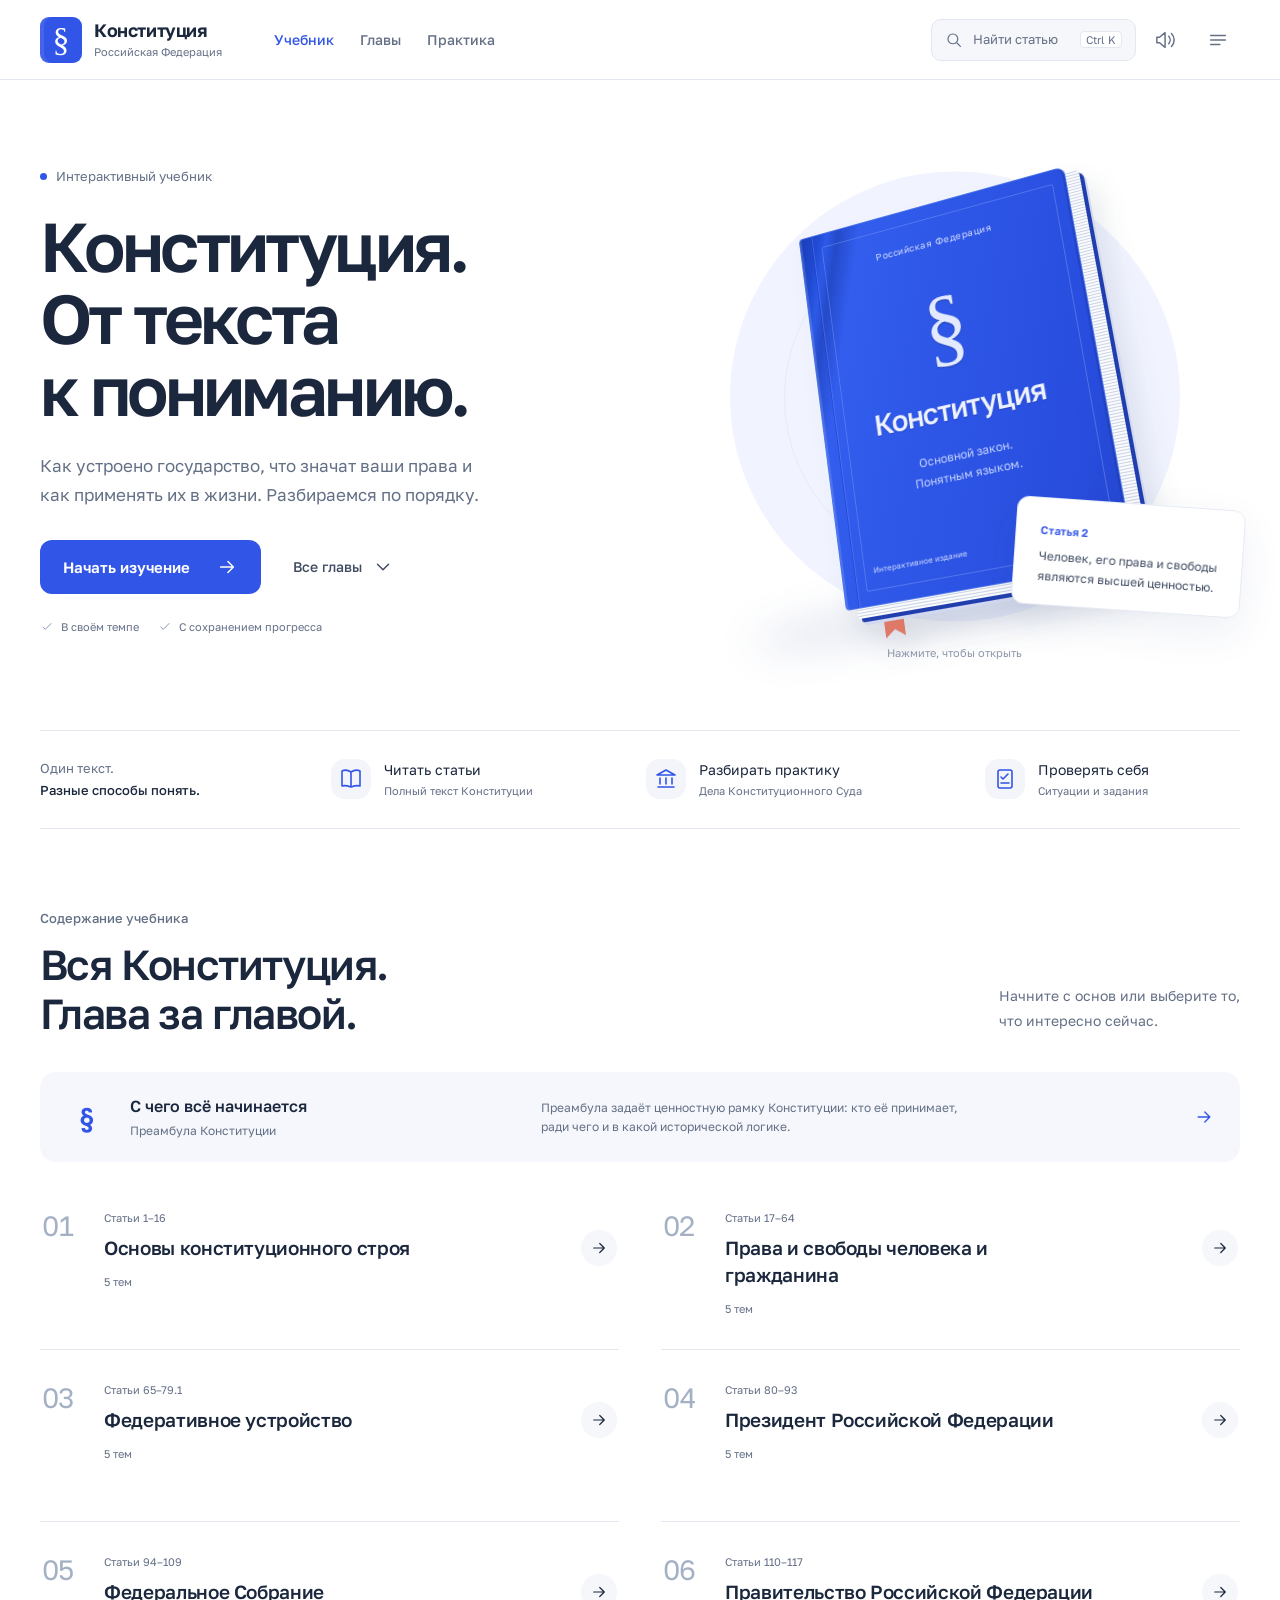
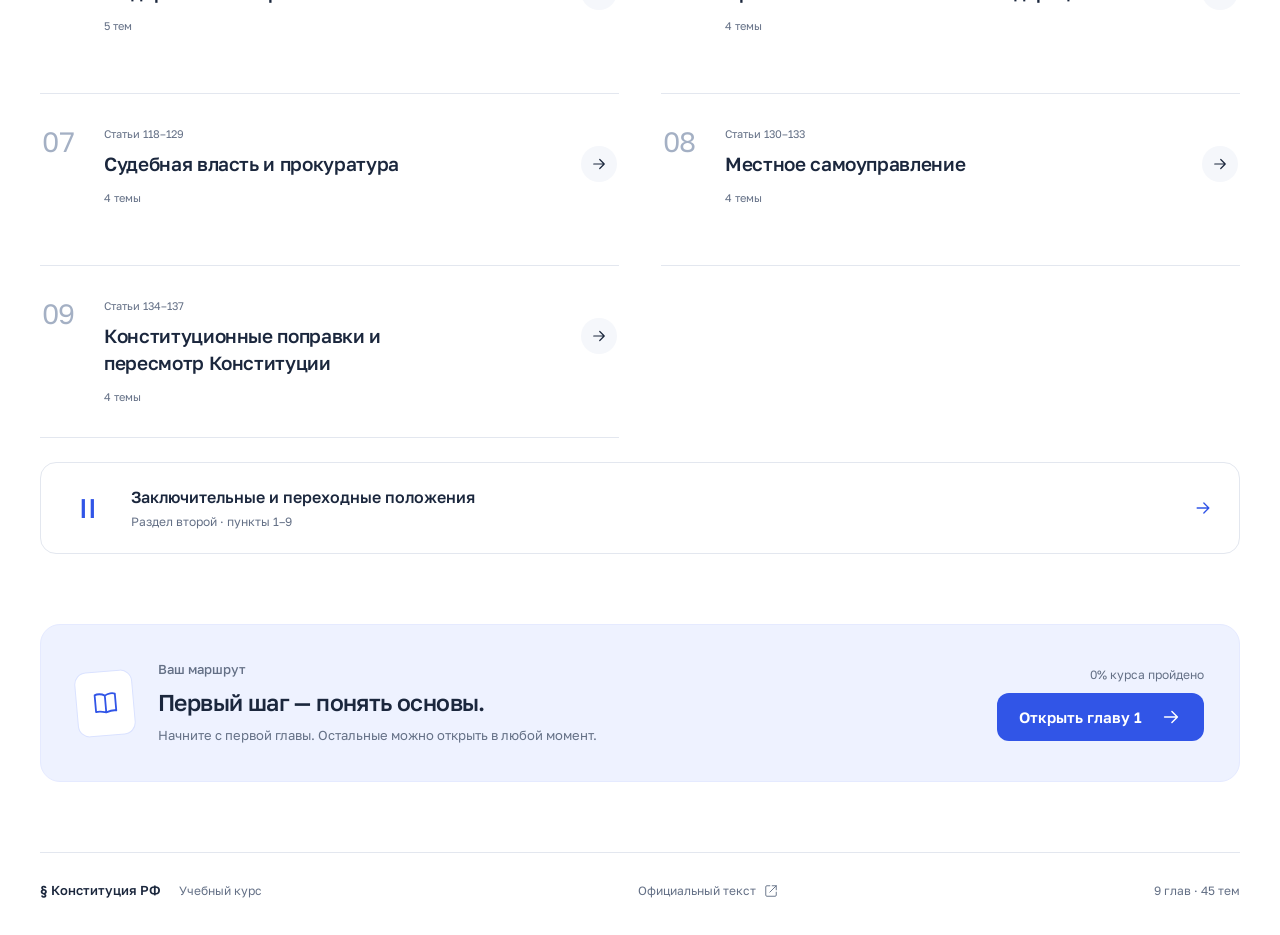
==== commit 4148c041: "Refresh redesigned assets reliably and clarify trainer metadata" ====
--- a/index.html
+++ b/index.html
@@ -3,12 +3,12 @@
 <head>
 <meta charset="utf-8">
 <meta name="viewport" content="width=device-width,initial-scale=1,viewport-fit=cover">
-<meta name="description" content="Интерактивный учебный курс по Конституции Российской Федерации: полный текст статей, объяснения простым языком, практика Конституционного Суда РФ, схемы, кейсы и ИИ-тренер.">
+<meta name="description" content="Интерактивный учебный курс по Конституции Российской Федерации: полный текст статей, объяснения простым языком, практика Конституционного Суда РФ, схемы, кейсы и ситуационный тренер.">
 <meta name="theme-color" content="#ffffff">
 <title>Конституция РФ — интерактивный курс</title>
 <link rel="icon" href="favicon.svg" type="image/svg+xml">
 <link rel="preload" href="assets/golos-text.woff2" as="font" type="font/woff2" crossorigin>
-<link rel="stylesheet" href="site-v10.css">
+<link rel="stylesheet" href="site-v10.css?v=10.2">
 </head>
 <body>
 <a class="skipLink" href="#mainContent">Перейти к содержанию</a>
@@ -30,6 +30,6 @@
 </div>
 <div class="toast" id="toast" role="status" aria-live="polite" aria-atomic="true"></div>
 <script src="app.js"></script>
-<script src="site-v10.js"></script>
+<script src="site-v10.js?v=10.2"></script>
 </body>
 </html>
--- a/site-v10.css
+++ b/site-v10.css
@@ -56,7 +56,7 @@
 .editionLabel{display:flex;align-items:center;gap:9px;font-size:13px;color:var(--muted);margin-bottom:24px}
 .editionLabel>span{width:7px;height:7px;border-radius:100%;background:var(--blue)}
 .hero h1{font-size:clamp(46px,5.4vw,76px);font-weight:600;line-height:1.04;letter-spacing:-3.6px}
-.heroCopy>p{font-size:17px;line-height:1.7;max-width:445px;color:var(--muted);margin-top:26px}
+.heroCopy{min-width:0}.heroCopy>p{font-size:17px;line-height:1.7;max-width:445px;color:var(--muted);margin-top:26px}
 .heroActions{display:flex;align-items:center;gap:26px;margin-top:30px}
 .heroActions>.btn{min-height:54px;padding:16px 23px;gap:26px;font-size:15px}
 .heroFootnote{display:flex;align-items:center;gap:7px;font-size:11px;color:var(--muted);margin-top:25px}
@@ -258,12 +258,12 @@
 dialog::backdrop{background:#16244355;backdrop-filter:blur(3px)}
 .drawer{position:fixed;inset:0 0 0 auto;margin:0;width:min(460px,100%);max-width:100%;height:100dvh;max-height:100dvh;padding:0;border:0;border-left:1px solid var(--line);border-radius:18px 0 0 18px}
 .drawer[open]{display:flex;flex-direction:column}.drawerHead{padding:26px;display:flex;align-items:center;justify-content:space-between;border-bottom:1px solid var(--line)}.drawerHead h2{font-size:27px;font-weight:550;margin-top:4px;letter-spacing:-.6px}
-.drawerList{overflow:auto;flex:1;padding:14px 17px;scrollbar-width:thin}.drawerList .navChapter{padding:15px 14px;font-size:14px;gap:13px}.drawerList .navNumber{font-size:12px;flex-basis:27px}.drawerList .navTopic{font-size:13px;padding:12px}.drawerList .navTopics{margin-left:29px}
+.drawerList{overscroll-behavior:contain;overflow:auto;flex:1;padding:14px 17px;scrollbar-width:thin}.drawerList .navChapter{padding:15px 14px;font-size:14px;gap:13px}.drawerList .navNumber{font-size:12px;flex-basis:27px}.drawerList .navTopic{font-size:13px;padding:12px}.drawerList .navTopics{margin-left:29px}
 .drawerFooter{padding:23px 27px;border-top:1px solid var(--line);background:#f8faff}.drawerProgress{display:flex;justify-content:space-between;font-size:12px;color:var(--muted);margin-bottom:12px}.drawerProgress b{color:var(--blue);font-weight:550}.drawerSettings{display:flex;align-items:center;justify-content:space-between;gap:10px;margin-top:13px}.drawerSettings .textButton{font-size:11px;gap:7px}.drawerSettings svg{width:15px;height:15px}.drawerFooter .sourceLink{font-size:11px;margin-top:3px}
 .searchDialog{width:min(690px,calc(100% - 30px));padding:0;border-radius:17px;margin:12vh auto auto;max-height:76vh}
 .searchDialog[open]{display:flex;flex-direction:column}.searchInputRow{display:flex;align-items:center;gap:13px;padding:17px 21px;border-bottom:1px solid var(--line)}.searchInputRow>svg{color:var(--blue)}
 .searchInputRow input{min-width:0;flex:1;min-height:44px;border:0;font-size:17px;outline:none;background:transparent}.searchInputRow .iconButton{width:34px;height:34px}
-.searchResults{overflow:auto;padding:10px;min-height:120px}.searchSuggestion{font-size:12px;color:var(--muted);padding:13px 14px 9px}.searchResult{width:100%;display:grid;grid-template-columns:95px minmax(0,1fr) 20px;align-items:center;text-align:left;gap:14px;padding:15px;border-radius:9px;font-size:14px;line-height:1.6}.searchResult:hover,.searchResult.selected{background:var(--blue-soft);color:var(--blue)}.searchTag{font-size:11px;color:var(--blue);background:#f0f4ff;padding:5px 7px;border-radius:6px;text-align:center}.searchResult>svg{width:17px;height:17px;color:#8f9db6}.searchFooter{display:flex;gap:24px;font-size:10px;color:var(--muted);border-top:1px solid var(--line);padding:14px 24px;background:#f8faff}.searchEmpty{padding:30px;font-size:15px}.searchEmpty p{font-size:13px;color:var(--muted);margin-top:9px}
+.searchResults{overscroll-behavior:contain;overflow:auto;padding:10px;min-height:120px}.searchSuggestion{font-size:12px;color:var(--muted);padding:13px 14px 9px}.searchResult{width:100%;display:grid;grid-template-columns:95px minmax(0,1fr) 20px;align-items:center;text-align:left;gap:14px;padding:15px;border-radius:9px;font-size:14px;line-height:1.6}.searchResult:hover,.searchResult.selected{background:var(--blue-soft);color:var(--blue)}.searchTag{font-size:11px;color:var(--blue);background:#f0f4ff;padding:5px 7px;border-radius:6px;text-align:center}.searchResult>svg{width:17px;height:17px;color:#8f9db6}.searchFooter{display:flex;gap:24px;font-size:10px;color:var(--muted);border-top:1px solid var(--line);padding:14px 24px;background:#f8faff}.searchEmpty{padding:30px;font-size:15px}.searchEmpty p{font-size:13px;color:var(--muted);margin-top:9px}
 .resetOverlay{display:none;position:fixed;inset:0;z-index:100;background:#16244370;backdrop-filter:blur(3px);align-items:center;justify-content:center;padding:20px}.resetOverlay[aria-hidden=false]{display:flex}
 .resetDialog{padding:30px;width:min(430px,100%);background:#fff;border-radius:19px;text-align:center;box-shadow:var(--shadow)}.resetIcon{font-size:28px;color:var(--blue);margin-bottom:12px}.resetDialog h3{font-size:24px;font-weight:550}.resetDialog p{font-size:14px;line-height:1.75;color:var(--muted);margin-top:12px}.resetDialogActions{display:flex;justify-content:center;gap:12px;margin-top:25px}.resetDanger{background:var(--red);color:#fff}
 .toast{position:fixed;z-index:200;bottom:25px;left:50%;transform:translate(-50%,12px);padding:13px 22px;border-radius:12px;max-width:calc(100vw - 30px);background:var(--ink);color:#fff;box-shadow:var(--shadow);opacity:0;pointer-events:none;transition:opacity .2s,transform .2s;font-size:13px;text-align:center}.toast.show{opacity:1;transform:translate(-50%,0)}
@@ -281,7 +281,7 @@
   .courseLayout{display:block;max-width:900px;padding:0 24px 24px}.courseSidebar{display:none}.chapterPage{padding-top:24px}.chapterCrumb{display:flex;align-items:center;gap:6px;font-size:11px;padding:0;color:var(--muted);min-height:35px}.chapterCrumb svg{width:14px;height:14px}.chapterMeta{font-size:11px;gap:12px}#courseRange{padding-left:12px}.chapterHeader h1{max-width:700px;font-size:34px}.courseTab{font-size:12px;flex:1 0 auto;padding:15px 10px}.courseTab svg{width:16px;height:16px}.learnPane{max-height:none;min-height:440px;padding:30px}.caseGrid,.coachGrid{grid-template-columns:1fr 1fr;gap:20px}.caseBrief,.coachSituation{padding:20px}.schemeWorkspace{grid-template-columns:minmax(0,1fr) 235px}
 }
 @media(max-width:680px){
-  :root{--header:68px}.headerInner{padding:0 20px;gap:12px}.headerNav{display:none}.brandText b{font-size:16px}.brandText small{font-size:9px}.brand{gap:10px}.topActions{gap:3px}.searchTrigger{width:38px}.topActions .iconButton{width:38px;height:42px}.homeInner{padding:0 24px}.hero{grid-template-columns:1fr;gap:4px;padding:35px 0 25px;min-height:0}.hero h1{font-size:57px;letter-spacing:-2.8px;line-height:1.05}.editionLabel{font-size:11px;margin-bottom:21px}.heroCopy>p{max-width:430px;font-size:15px;line-height:1.7;margin-top:21px}.heroActions{margin-top:24px;gap:24px}.heroActions>.btn{min-height:50px;font-size:14px;padding:14px 19px;gap:22px}.heroActions .textButton{font-size:13px}.heroFootnote{font-size:10px;gap:6px;margin-top:20px}.heroFootnote svg:nth-of-type(2){margin-left:9px}.heroVisual{height:390px;max-width:430px;width:100%;justify-self:center;margin-top:14px}.heroVisual:before{width:320px;height:320px}.heroVisual:after{width:250px;height:250px}.bookObject{width:220px;height:295px;margin-bottom:14px}.bookCover{padding:24px 18px 18px}.bookTop{font-size:8px}.bookEmblem{font-size:61px;margin-top:25px}.bookTitle{font-size:22px;margin-top:12px}.bookSubtitle{font-size:9px;margin-top:11px}.bookBottom{font-size:6px}.bookBottom i{width:21px;height:21px}.bookRibbon{top:295px;left:31px;height:24px;width:17px}.articleNote{bottom:38px;right:1px;padding:13px 17px}.articleNote p{font-size:10px}.articleNote>span{font-size:9px}.bookHint{font-size:9px;bottom:7px}.bookGround{bottom:28px}.studyStrip{grid-template-columns:1fr;padding:8px 0;gap:0}.studyStrip button{padding:14px 0;gap:14px;font-size:14px;min-height:72px;border-bottom:1px solid #edf0f6}.studyStrip button:last-child{border:0}.studyStrip button>svg{padding:9px;width:22px;height:22px;border-radius:11px}.studyStrip button small{font-size:11px;display:inline;margin-left:7px}.contents{padding-top:50px}.sectionHeading{display:block;margin-bottom:25px}.sectionHeading h2{font-size:34px;letter-spacing:-1.3px;margin-top:10px}.sectionHeading>p{font-size:13px;margin-top:15px}.sectionHeading>p br{display:none}.quietLabel{font-size:12px}.introChapter{padding:20px 17px;gap:14px;border-radius:12px;margin-bottom:5px}.introChapter b{font-size:14px;line-height:1.6}.introChapter small{font-size:10px}.introSymbol{flex-basis:28px;font-size:25px}.introChapter>svg{width:18px;height:18px}.chapterIndex{grid-template-columns:1fr;gap:0}.chapterEntry{min-height:135px;gap:16px;padding:25px 2px}.entryNumber{font-size:25px;min-width:34px}.entryText h3{font-size:18px;line-height:1.5;margin-top:6px}.entryText>small{font-size:10px}.entryMeta{font-size:10px;margin-top:8px}.entryArrow{width:32px;height:32px;margin-top:27px}.outroChapter{margin-top:20px}.continueCard{margin:40px 0;display:block;padding:25px;border-radius:14px}.continueCard h2{font-size:23px;line-height:1.4;margin-top:6px}.continueCard p{font-size:13px;margin-top:10px}.continueAction{text-align:left;margin-top:22px}.continueAction>span{font-size:11px}.continueAction .btn{font-size:14px;gap:22px}.siteFooter{align-items:flex-start;flex-wrap:wrap;gap:18px;padding:23px 0 30px}.siteFooter>div{width:100%;justify-content:space-between}.siteFooter>span{font-size:10px}.siteFooter>a{font-size:11px}
+  :root{--header:68px}.headerInner{padding:0 20px;gap:12px}.headerNav{display:none}.brandText b{font-size:16px}.brandText small{font-size:9px}.brand{gap:10px}.topActions{gap:3px}.searchTrigger{width:38px}.topActions .iconButton{width:38px;height:42px}.homeInner{padding:0 24px}.hero{grid-template-columns:minmax(0,1fr);gap:4px;padding:35px 0 25px;min-height:0}.hero h1{font-size:clamp(37px,11.8vw,53px);letter-spacing:-.05em;line-height:1.08}.editionLabel{font-size:11px;margin-bottom:21px}.heroCopy>p{max-width:430px;font-size:15px;line-height:1.7;margin-top:21px}.heroActions{margin-top:24px;gap:24px}.heroActions>.btn{min-height:50px;font-size:14px;padding:14px 19px;gap:22px}.heroActions .textButton{font-size:13px}.heroFootnote{font-size:10px;gap:6px;margin-top:20px}.heroFootnote svg:nth-of-type(2){margin-left:9px}.heroVisual{height:390px;max-width:430px;width:100%;justify-self:center;margin-top:14px}.heroVisual:before{width:320px;height:320px}.heroVisual:after{width:250px;height:250px}.bookObject{width:220px;height:295px;margin-bottom:14px}.bookCover{padding:24px 18px 18px}.bookTop{font-size:8px}.bookEmblem{font-size:61px;margin-top:25px}.bookTitle{font-size:22px;margin-top:12px}.bookSubtitle{font-size:9px;margin-top:11px}.bookBottom{font-size:6px}.bookBottom i{width:21px;height:21px}.bookRibbon{top:295px;left:31px;height:24px;width:17px}.articleNote{bottom:38px;right:1px;padding:13px 17px}.articleNote p{font-size:10px}.articleNote>span{font-size:9px}.bookHint{font-size:9px;bottom:7px}.bookGround{bottom:28px}.studyStrip{grid-template-columns:1fr;padding:8px 0;gap:0}.studyStrip button{padding:14px 0;gap:14px;font-size:14px;min-height:72px;border-bottom:1px solid #edf0f6}.studyStrip button:last-child{border:0}.studyStrip button>svg{padding:9px;width:22px;height:22px;border-radius:11px}.studyStrip button small{font-size:11px;display:inline;margin-left:7px}.contents{padding-top:50px}.sectionHeading{display:block;margin-bottom:25px}.sectionHeading h2{font-size:34px;letter-spacing:-1.3px;margin-top:10px}.sectionHeading>p{font-size:13px;margin-top:15px}.sectionHeading>p br{display:none}.quietLabel{font-size:12px}.introChapter{padding:20px 17px;gap:14px;border-radius:12px;margin-bottom:5px}.introChapter b{font-size:14px;line-height:1.6}.introChapter small{font-size:10px}.introSymbol{flex-basis:28px;font-size:25px}.introChapter>svg{width:18px;height:18px}.chapterIndex{grid-template-columns:1fr;gap:0}.chapterEntry{min-height:135px;gap:16px;padding:25px 2px}.entryNumber{font-size:25px;min-width:34px}.entryText h3{font-size:18px;line-height:1.5;margin-top:6px}.entryText>small{font-size:10px}.entryMeta{font-size:10px;margin-top:8px}.entryArrow{width:32px;height:32px;margin-top:27px}.outroChapter{margin-top:20px}.continueCard{margin:40px 0;display:block;padding:25px;border-radius:14px}.continueCard h2{font-size:23px;line-height:1.4;margin-top:6px}.continueCard p{font-size:13px;margin-top:10px}.continueAction{text-align:left;margin-top:22px}.continueAction>span{font-size:11px}.continueAction .btn{font-size:14px;gap:22px}.siteFooter{align-items:flex-start;flex-wrap:wrap;gap:18px;padding:23px 0 30px}.siteFooter>div{width:100%;justify-content:space-between}.siteFooter>span{font-size:10px}.siteFooter>a{font-size:11px}
   .courseLayout{padding:0 16px 16px}.chapterPage{padding-top:16px}.chapterMeta{gap:9px;font-size:10px;flex-wrap:wrap}.chapterCrumb{font-size:10px}#courseRange{font-size:10px;padding-left:9px}.chapterArrows{gap:3px}.chapterArrows .iconButton{width:30px;height:32px}.chapterArrows svg{width:14px;height:14px}.chapterHeader h1{font-size:30px;line-height:1.25;letter-spacing:-1px;margin-top:15px}.chapterHeader p{font-size:13px;line-height:1.7;margin-top:12px}.chapterProgress{margin-top:15px;font-size:10px}.chapterHeader{margin-bottom:18px}.courseTabs{margin:0 -16px;padding:0 16px;background:#f5f7fb;gap:2px;scroll-padding:16px}.courseTab{flex:none;font-size:12px;padding:16px 12px;min-height:54px}.courseTab svg{display:none}.lesson{border-radius:0 0 12px 12px;margin:0 -1px}.lessonTop{padding:20px 17px}.topicRow label{font-size:10px}.topicSelect{font-size:16px;min-height:35px;padding-right:15px}.topicArrows{gap:4px}.topicArrows .iconButton{width:31px;height:36px}.topicArrows svg{width:15px;height:15px}#lessonHeadline{font-size:12px;margin-top:9px}.learnPane{padding:25px 19px 30px;min-height:0;overflow:visible;max-height:none}.readingInner{font-size:16px;line-height:1.8}.plainLead>span,.practiceApply>span{font-size:11px}.plainLead h4{font-size:21px;line-height:1.5;margin-top:10px}.plainLead>p{font-size:16px;line-height:1.8;margin-top:15px}.plainLife,.plainQuestion{padding:19px 17px;margin-top:21px}.plainLife p,.plainQuestion p{font-size:15px;line-height:1.8}.plainLife b,.plainQuestion b{font-size:12px}.plainArticles{margin-top:28px}.plainSectionTitle{font-size:13px}.plainArticle{padding:25px 0}.plainArticleText p{font-size:16px;line-height:1.85}.plainCheck,.plainTrap{display:block;padding:14px;margin-top:17px;font-size:14px}.plainCheck b,.plainTrap b{display:block;font-size:11px;margin-bottom:7px;padding:0}.plainArticleNo{font-size:11px}.inlineSource{padding:0 14px;margin-top:14px}.inlineSource summary{font-size:12px;line-height:1.6;gap:9px}.inlineSource summary>svg{width:18px;height:18px}.fullArticleHead{padding:13px 15px;align-items:flex-start;flex-direction:column;gap:6px;font-size:13px}.fullArticleHead>a{font-size:10px;text-align:left}.fullArticleBody{font-size:16px;line-height:1.9;padding:19px 16px}.readerPaneIntro{display:block;margin-bottom:23px}.readerPaneIntro h2{font-size:23px;margin-top:5px}.readingNote{font-size:10px;display:block;margin-top:6px}.lessonFooter{display:block;padding:18px 2px;text-align:center}.lessonFooter>span{display:block;font-size:10px}.lessonFooter .textButton{margin-top:6px;font-size:12px;min-height:48px}
   .practiceApply h4{font-size:20px}.practiceApply>p{font-size:16px;line-height:1.85}.practiceSteps{grid-template-columns:1fr 1fr;gap:9px;margin:22px 0}.practiceSteps small{font-size:10px}.practiceArticleRow{display:block;padding:18px 0}.practiceArticleNo{font-size:11px;display:block;margin-bottom:9px;padding:0}.practiceArticleRow p{font-size:15px;line-height:1.8}.practiceFeature{padding:18px}.practiceFeature h4{font-size:19px}.practiceCase{display:block;margin-top:27px}.practiceYear{border:0;font-size:17px;padding:0;margin-bottom:8px}.practiceCaseBody{padding:19px 16px}.practiceCaseBody h5{font-size:18px}.practiceCaseSection p{font-size:15px;line-height:1.8}.practiceCaseTop{font-size:10px}.practiceCaseLesson{font-size:13px}.sourceChip{font-size:11px}.sourceRow{gap:8px}.practiceCaseBody>a{min-height:44px;display:inline-flex;align-items:center;margin-top:4px;font-size:12px}
   .practice{display:flex;flex-direction:column;min-height:0}.taskArea{padding:24px 18px;border-right:0}.taskSide{padding:20px;border-top:1px solid var(--line);display:grid;grid-template-columns:1fr 1fr;gap:15px}.taskSide>div:first-child{grid-column:1/-1}.taskSide h3{font-size:16px}.taskSide p{font-size:12px}.taskSide .btn{font-size:12px;grid-column:1/-1}.taskDots{align-content:start;grid-template-columns:repeat(5,1fr);gap:6px}.taskPrompt{font-size:22px;line-height:1.5;margin-top:22px}.taskSub{font-size:12px}.ans{font-size:14px;line-height:1.75;padding:16px 13px;gap:11px}.letter{font-size:11px;width:25px;height:25px}.feedback{font-size:13px;padding:17px;line-height:1.8}.feedback .btn{font-size:13px;width:100%}.matchRow{grid-template-columns:1fr;gap:10px;font-size:14px}.matchArrow{display:none}.matchSelect{font-size:14px;min-height:48px}.orderItem{grid-template-columns:20px minmax(0,1fr) 38px;font-size:13px;gap:9px}.orderItem>div:last-child{flex-direction:column}.move{width:36px;height:40px}.finish{padding:32px 22px;min-height:400px}.finish h3{font-size:23px}.finish p{font-size:14px}.finish .btn{font-size:13px;min-height:46px}
@@ -289,6 +289,22 @@
   .caseGrid,.coachGrid{grid-template-columns:1fr;gap:28px}.caseBrief,.coachSituation{padding:23px 19px}.caseStory,.scenarioText{font-size:18px;line-height:1.85}.caseStoryLabel,.scenarioLabel{font-size:12px}.caseQuestionCard h4,.coachQuestionBox h4{font-size:16px;line-height:1.75}.caseNavRow{gap:8px}.caseNavRow .btn{font-size:11px;min-height:44px;flex:1;padding:12px 9px}.caseRef,.coachCounter{font-size:10px;max-width:90px;text-align:right;line-height:1.7}.caseAnalysisHead h4,.coachResponseHead h4{font-size:18px}.caseStatus,.coachNoArticle{font-size:10px;max-width:80px}.caseHypothesis,.freeAnswer{font-size:16px;padding:16px;min-height:155px}.freeAnswer{min-height:190px}.caseChoiceBlock>b{font-size:13px}.caseActions>.btn{font-size:13px;min-height:48px;width:100%}.caseResult,.coachResult{padding:19px 17px;font-size:15px}.caseResult h4,.coachResult h4{font-size:16px}.caseResult p,.coachResult p{font-size:15px;line-height:1.8}.caseResult .btn{font-size:13px;min-height:48px}.coachIdentity{gap:11px}.coachIdentity p{font-size:10px}.aiOrb{width:37px;height:42px;border-radius:10px}.aiOrb svg{width:21px;height:21px}.coachChecklist{font-size:13px}.coachChecklist>div{margin-top:8px}.coachActions .btn{font-size:12px;min-height:48px;padding:12px}.detected span{font-size:11px;line-height:1.6}.modelAnswer p{font-size:15px}.caseResultPlaceholder span,.coachResultPlaceholder span{font-size:13px}.coachButtons .btn{font-size:13px;min-height:48px}
   .searchDialog{width:calc(100% - 24px);margin:18px auto auto;max-height:85dvh;border-radius:14px}.searchInputRow{padding:13px 14px;gap:9px}.searchInputRow input{font-size:16px}.searchInputRow>svg{width:18px;height:18px}.searchResult{grid-template-columns:76px minmax(0,1fr) 16px;gap:10px;padding:15px 10px;font-size:13px}.searchTag{font-size:10px;padding:5px}.searchFooter{font-size:9px;gap:15px;padding:12px 20px}.searchSuggestion{font-size:11px;padding:12px 10px}.drawer{border-radius:0}.drawerHead{padding:23px}.drawerList{padding:12px}.drawerFooter{padding:19px 24px}.drawerSettings .textButton{font-size:11px}.resetDialog{padding:25px}.resetDialog h3{font-size:22px}.resetDialog p{font-size:14px}.resetDialog .btn{font-size:13px}
 }
-@media(max-width:380px){.homeInner{padding:0 20px}.headerInner{padding:0 16px}.hero h1{font-size:50px;letter-spacing:-2.5px}.heroActions{gap:17px}.heroActions>.btn{font-size:13px;padding:14px 16px;gap:13px}.heroFootnote{font-size:9px;gap:5px}.heroFootnote svg:nth-of-type(2){margin-left:4px}.heroVisual{height:355px}.bookObject{width:204px;height:280px}.bookTitle{font-size:21px}.bookEmblem{font-size:57px;margin-top:22px}.bookRibbon{top:280px}.bookHint{bottom:0}.articleNote{right:0;bottom:25px;padding:11px 14px}.articleNote p{font-size:9px}.heroVisual:before{width:290px;height:290px}.heroVisual:after{width:225px;height:225px}.studyStrip button small{display:block;margin-left:0}.sectionHeading h2{font-size:31px}.entryText h3{font-size:17px}.chapterArrows{display:none}.chapterHeader h1{font-size:27px}.chapterCrumb{font-size:10px}.chapterMeta{gap:10px}.schemeChipPool,.schemeCanvas.flow,.schemeCanvas.lanes{grid-template-columns:1fr}.schemeTarget{min-height:155px}.topicArrows{gap:3px}.topicArrows .iconButton{width:29px}.topicSelect{font-size:15px}}
+@media(max-width:380px){.homeInner{padding:0 20px}.headerInner{padding:0 16px}.hero h1{font-size:clamp(37px,11.8vw,45px);letter-spacing:-.05em}.heroActions{gap:17px}.heroActions>.btn{font-size:13px;padding:14px 16px;gap:13px}.heroFootnote{font-size:9px;gap:5px}.heroFootnote svg:nth-of-type(2){margin-left:4px}.heroVisual{height:355px}.bookObject{width:204px;height:280px}.bookTitle{font-size:21px}.bookEmblem{font-size:57px;margin-top:22px}.bookRibbon{top:280px}.bookHint{bottom:0}.articleNote{right:0;bottom:25px;padding:11px 14px}.articleNote p{font-size:9px}.heroVisual:before{width:100%;height:auto;aspect-ratio:1}.heroVisual:after{width:225px;height:225px}.studyStrip button small{display:block;margin-left:0}.sectionHeading h2{font-size:31px}.entryText h3{font-size:17px}.chapterArrows{display:none}.chapterHeader h1{font-size:27px}.chapterCrumb{font-size:10px}.chapterMeta{gap:10px}.schemeChipPool,.schemeCanvas.flow,.schemeCanvas.lanes{grid-template-columns:1fr}.schemeTarget{min-height:155px}.topicArrows{gap:3px}.topicArrows .iconButton{width:29px}.topicSelect{font-size:15px}}
 @media(prefers-reduced-motion:reduce){html{scroll-behavior:auto}*,*:before,*:after{animation:none!important;transition:none!important;scroll-behavior:auto!important}.bookObject{transform:rotateY(-15deg) rotateZ(-7deg)}}
 @media print{.top,.courseSidebar,.courseTabs,.lessonFooter,.topicArrows,.home,.chapterArrows,.chapterCrumb,dialog,.resetOverlay,.toast{display:none!important}.courseLayout{display:block;padding:0}.chapterPage{padding:0}.course.active{display:block}.learnPane{max-height:none;overflow:visible;padding:0}.lesson{border:0}.fullArticle{break-inside:avoid}.readingInner{max-width:none;font-size:12pt}.fullArticleBody{font-size:12pt}}
+
+.coachScoringNote{font-size:12px;line-height:1.75;color:var(--muted);margin-top:14px}
+
+.searchInputRow:focus-within{box-shadow:inset 0 -2px var(--blue)}
+@media(max-width:680px){
+  .topicRow{display:grid;grid-template-columns:minmax(0,1fr) auto;gap:5px 10px}
+  .topicRow>div:first-child{display:contents}
+  .topicRow label{grid-column:1;grid-row:1;align-self:center;margin:0}
+  .topicSelect{grid-column:1/-1;grid-row:2;min-height:44px}
+  .topicArrows{grid-column:2;grid-row:1}
+  .topicArrows .iconButton,.chapterArrows .iconButton,.searchInputRow .iconButton{width:44px;height:44px}
+  .orderItem{grid-template-columns:20px minmax(0,1fr) 44px}
+  .move{width:44px;height:44px}
+  .headerInner{padding-left:max(16px,env(safe-area-inset-left));padding-right:max(16px,env(safe-area-inset-right))}
+  .siteFooter,.drawerFooter{padding-bottom:max(24px,env(safe-area-inset-bottom))}
+}
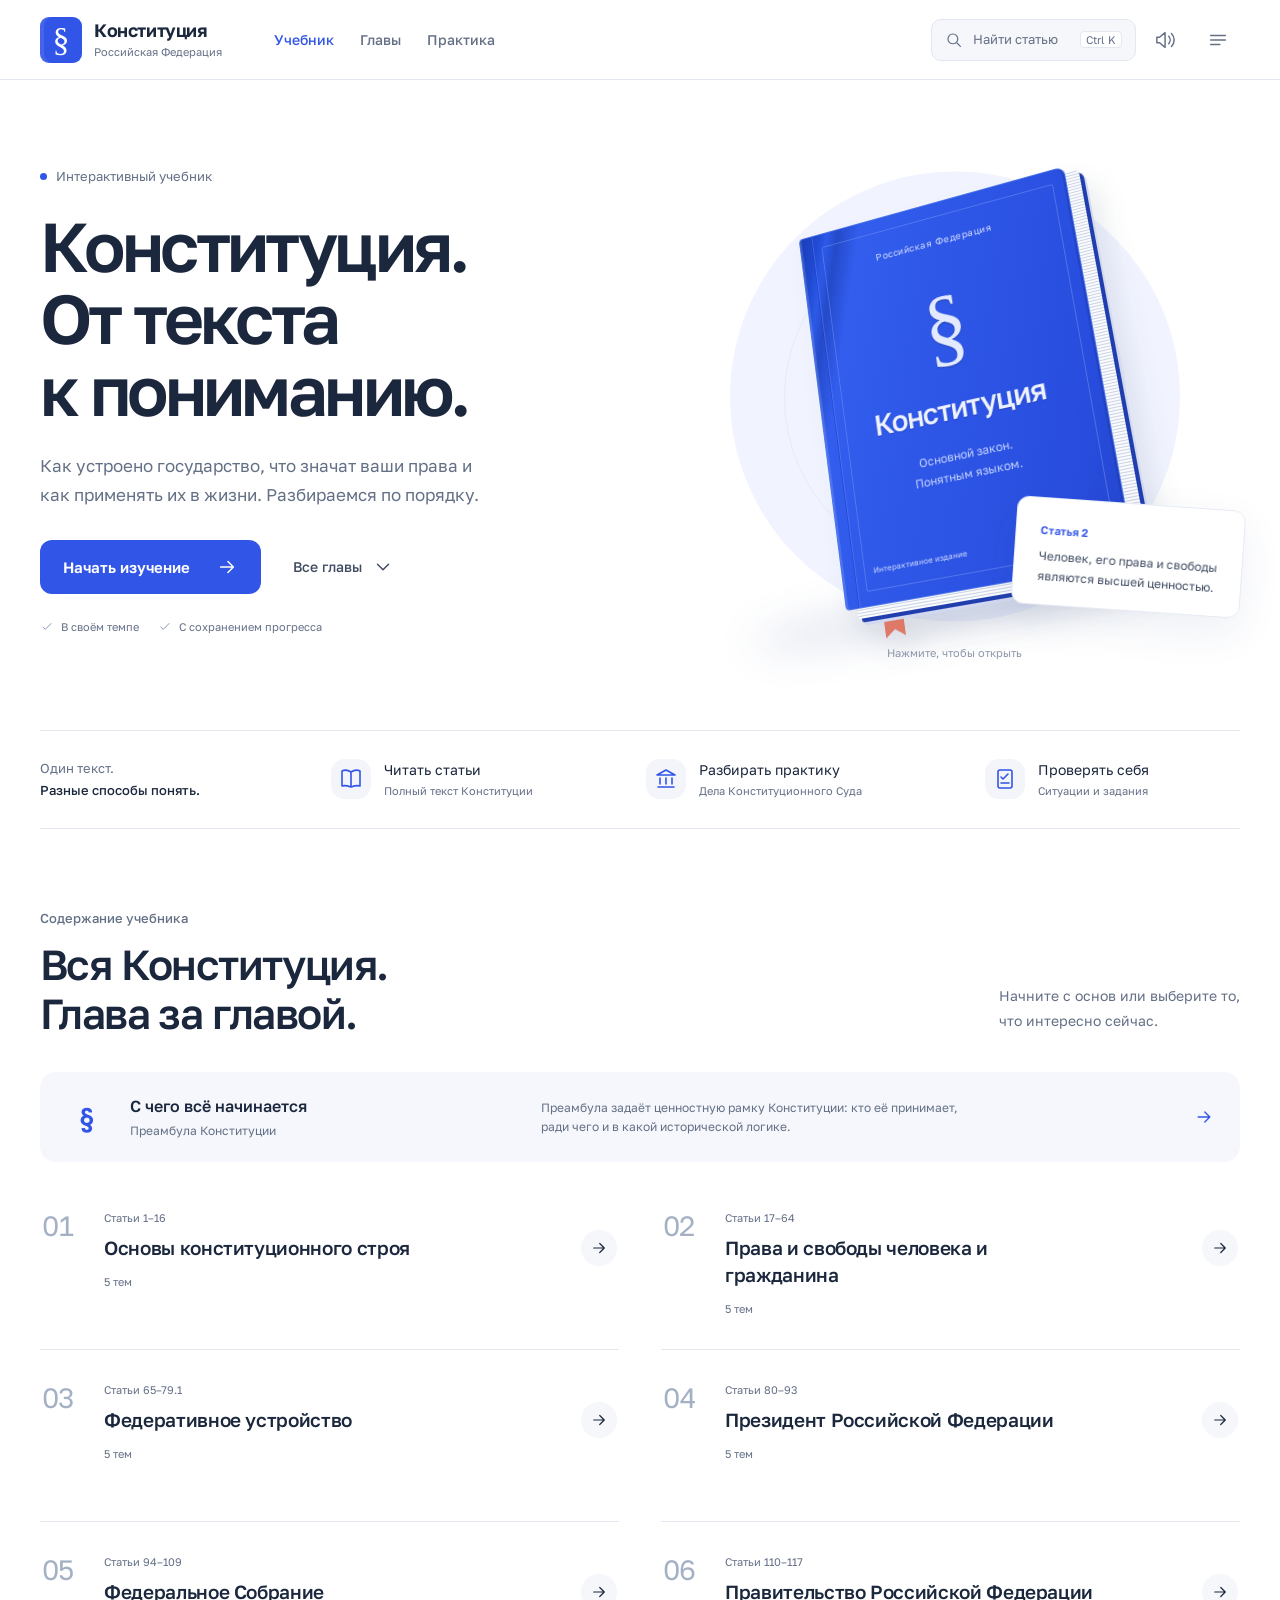
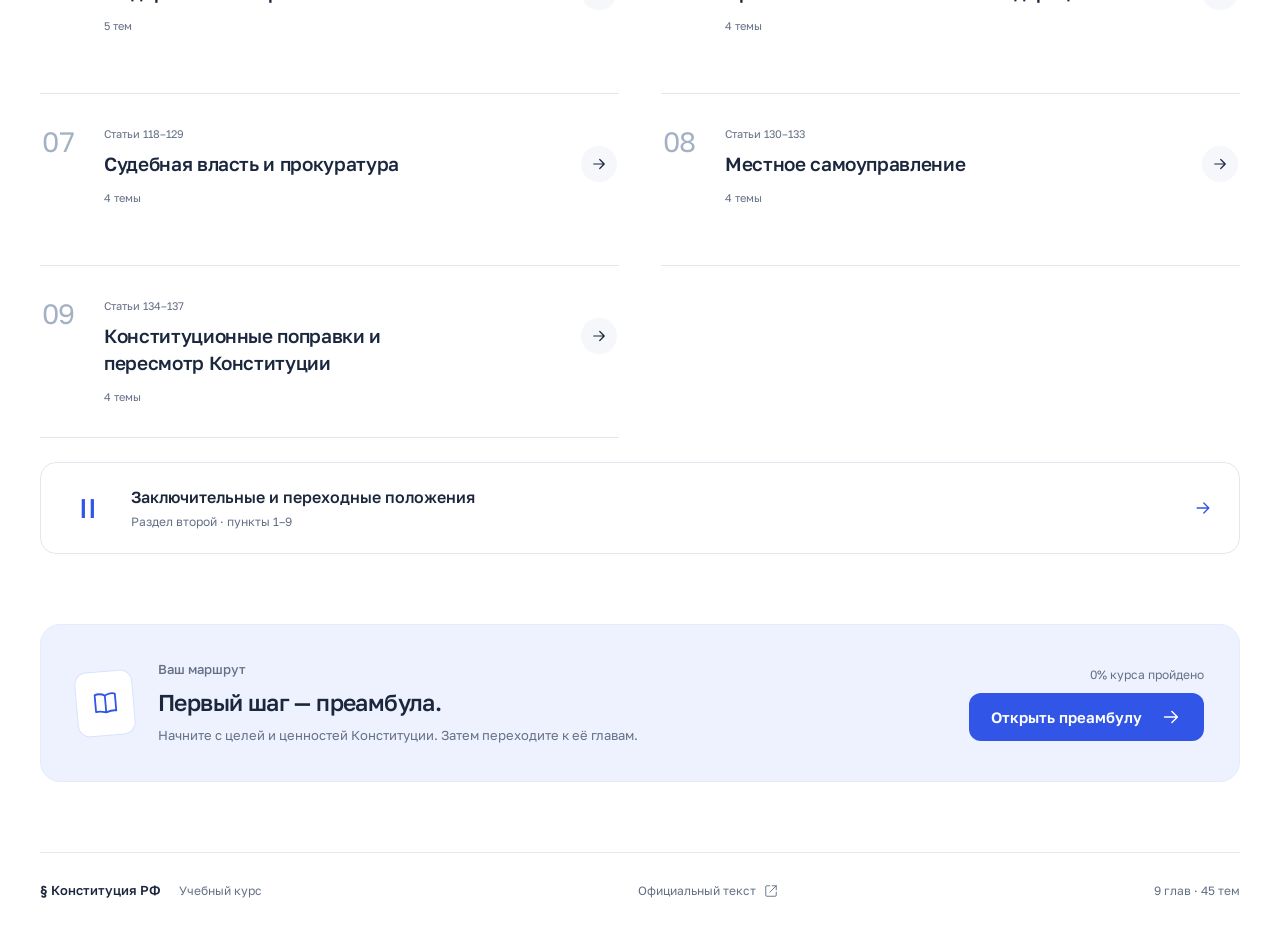
==== commit a4affe68: "Add chapter-only progress reset, begin with preamble, align topic controls and remove scheme answer " ====
--- a/index.html
+++ b/index.html
@@ -8,7 +8,7 @@
 <title>Конституция РФ — интерактивный курс</title>
 <link rel="icon" href="favicon.svg" type="image/svg+xml">
 <link rel="preload" href="assets/golos-text.woff2" as="font" type="font/woff2" crossorigin>
-<link rel="stylesheet" href="site-v10.css?v=10.2">
+<link rel="stylesheet" href="site-v10.css?v=11.1">
 </head>
 <body>
 <a class="skipLink" href="#mainContent">Перейти к содержанию</a>
@@ -18,10 +18,10 @@
   <section class="page course" id="course"><div class="courseWorkspace"></div></section>
 </main>
 <div class="resetOverlay" id="resetOverlay" aria-hidden="true">
-  <div class="resetDialog" role="dialog" aria-modal="true" aria-labelledby="resetTitle">
+  <div class="resetDialog" role="dialog" aria-modal="true" aria-labelledby="resetTitle" aria-describedby="resetDescription">
     <div class="resetIcon">↻</div>
     <h3 id="resetTitle">Сбросить прогресс?</h3>
-    <p>Будут очищены просмотренные темы, пройденные кейсы, результаты тренера и игровой рейтинг. Настройка звука сохранится.</p>
+    <p id="resetDescription">Будут очищены чтение, схемы, кейсы, задания, ответы тренеру и игровой рейтинг во всём курсе. Настройка звука сохранится.</p>
     <div class="resetDialogActions">
       <button class="btn ghost" onclick="closeProgressReset()">Отмена</button>
       <button class="btn resetDanger" onclick="confirmProgressReset()">Сбросить всё</button>
@@ -29,7 +29,12 @@
   </div>
 </div>
 <div class="toast" id="toast" role="status" aria-live="polite" aria-atomic="true"></div>
-<script src="app.js"></script>
-<script src="site-v10.js?v=10.2"></script>
+<script src="app.js?v=11.1"></script>
+<script src="content/reading.js?v=11.0"></script>
+<script src="content/scenarios.js?v=11.0"></script>
+<script src="content/tasks.js?v=11.0"></script>
+<script src="content/courts.js?v=11.0"></script>
+<script src="content/runtime.js?v=11.1"></script>
+<script src="site-v10.js?v=11.1"></script>
 </body>
 </html>
--- a/site-v10.css
+++ b/site-v10.css
@@ -99,6 +99,15 @@
 .introDesc{max-width:420px;margin-left:auto;font-size:12px;line-height:1.6;color:var(--muted)}
 .introChapter>svg{margin-left:auto;width:20px;height:20px;color:var(--blue)}
 .chapterIndex{display:grid;grid-template-columns:1fr 1fr;column-gap:42px}
+.chapterCard{position:relative;min-width:0}
+.chapterCard>.chapterEntry{width:100%;height:100%}
+.chapterCard.hasProgress>.chapterEntry{padding-bottom:60px}
+.chapterReset{position:absolute;right:2px;bottom:10px;display:flex;align-items:center;gap:6px;min-height:40px;padding:8px 10px;border-radius:8px;font-size:11px;color:var(--muted)}
+.chapterReset svg{width:14px;height:14px}
+.chapterReset:hover{color:var(--blue);background:var(--blue-soft)}
+.chapterCardWide.hasProgress>.introChapter{padding-bottom:64px}
+.chapterCardWide>.chapterReset{right:16px;bottom:26px}
+.chapterCardWide>.outroChapter+.chapterReset{bottom:12px}
 .chapterEntry{display:flex;align-items:flex-start;gap:20px;min-height:172px;text-align:left;padding:26px 2px;border-bottom:1px solid var(--line);transition:background .18s}
 .chapterEntry:hover{background:#f8faff}.chapterEntry:hover .entryArrow{background:var(--blue);color:#fff;transform:translateX(3px)}
 .entryNumber{font-size:28px;line-height:1.25;color:#a4b0c4;min-width:42px;letter-spacing:-1px;font-weight:400;padding-top:4px;font-variant-numeric:tabular-nums}
@@ -147,9 +156,9 @@
 .courseTab svg{width:17px;height:17px}.courseTab.active{color:var(--blue);border-bottom-color:var(--blue);font-weight:600}.courseTab:hover{background:#edf1fa;color:var(--blue)}
 .lesson{background:#fff;border:1px solid var(--line);border-radius:0 0 16px 16px;min-width:0;overflow:clip}
 .lessonTop{padding:23px 30px;border-bottom:1px solid var(--line);background:#fff}
-.topicRow{display:flex;align-items:center;gap:10px}.topicRow>div:first-child{min-width:0;flex:1}
-.topicRow label{display:block;font-size:11px;color:var(--muted);margin-bottom:5px}.topicSelect{width:100%;max-width:100%;border:0;background:#fff;padding:3px 24px 3px 0;font-size:18px;font-weight:550;min-height:34px;text-overflow:ellipsis}
-.topicArrows{display:flex;gap:4px}.topicArrows .iconButton{border:1px solid var(--line);width:36px;height:36px}.topicArrows svg{width:16px;height:16px}
+.topicRow{display:grid;grid-template-columns:minmax(0,1fr) auto;align-items:center;gap:5px 10px}.topicRow>div:first-child{display:contents}
+.topicRow label{grid-column:1/-1;grid-row:1;display:block;font-size:11px;color:var(--muted);margin:0}.topicSelect{grid-column:1;grid-row:2;width:100%;min-width:0;max-width:100%;border:0;background:#fff;padding:3px 24px 3px 0;font-size:18px;font-weight:550;min-height:36px;text-overflow:ellipsis}
+.topicArrows{grid-column:2;grid-row:2;display:flex;align-items:center;gap:4px}.topicArrows .iconButton{border:1px solid var(--line);width:36px;height:36px}.topicArrows svg{width:16px;height:16px}
 #lessonHeadline{font-size:13px;color:var(--muted);line-height:1.6;max-width:730px;margin-top:10px}
 .panel{min-width:0;min-height:440px}
 .learnPane{padding:34px 34px 45px;max-height:calc(100dvh - 205px);min-height:440px;overflow-y:auto;scrollbar-width:thin;scrollbar-color:#c0cce2 #f4f6fa;overscroll-behavior-y:auto;scroll-padding-top:20px}
@@ -299,10 +308,11 @@
 @media(max-width:680px){
   .topicRow{display:grid;grid-template-columns:minmax(0,1fr) auto;gap:5px 10px}
   .topicRow>div:first-child{display:contents}
-  .topicRow label{grid-column:1;grid-row:1;align-self:center;margin:0}
-  .topicSelect{grid-column:1/-1;grid-row:2;min-height:44px}
-  .topicArrows{grid-column:2;grid-row:1}
+  .topicRow label{grid-column:1/-1;grid-row:1;align-self:center;margin:0}
+  .topicSelect{grid-column:1;grid-row:2;min-height:44px}
+  .topicArrows{grid-column:2;grid-row:2}
   .topicArrows .iconButton,.chapterArrows .iconButton,.searchInputRow .iconButton{width:44px;height:44px}
+  .chapterReset{min-height:44px}
   .orderItem{grid-template-columns:20px minmax(0,1fr) 44px}
   .move{width:44px;height:44px}
   .headerInner{padding-left:max(16px,env(safe-area-inset-left));padding-right:max(16px,env(safe-area-inset-right))}
